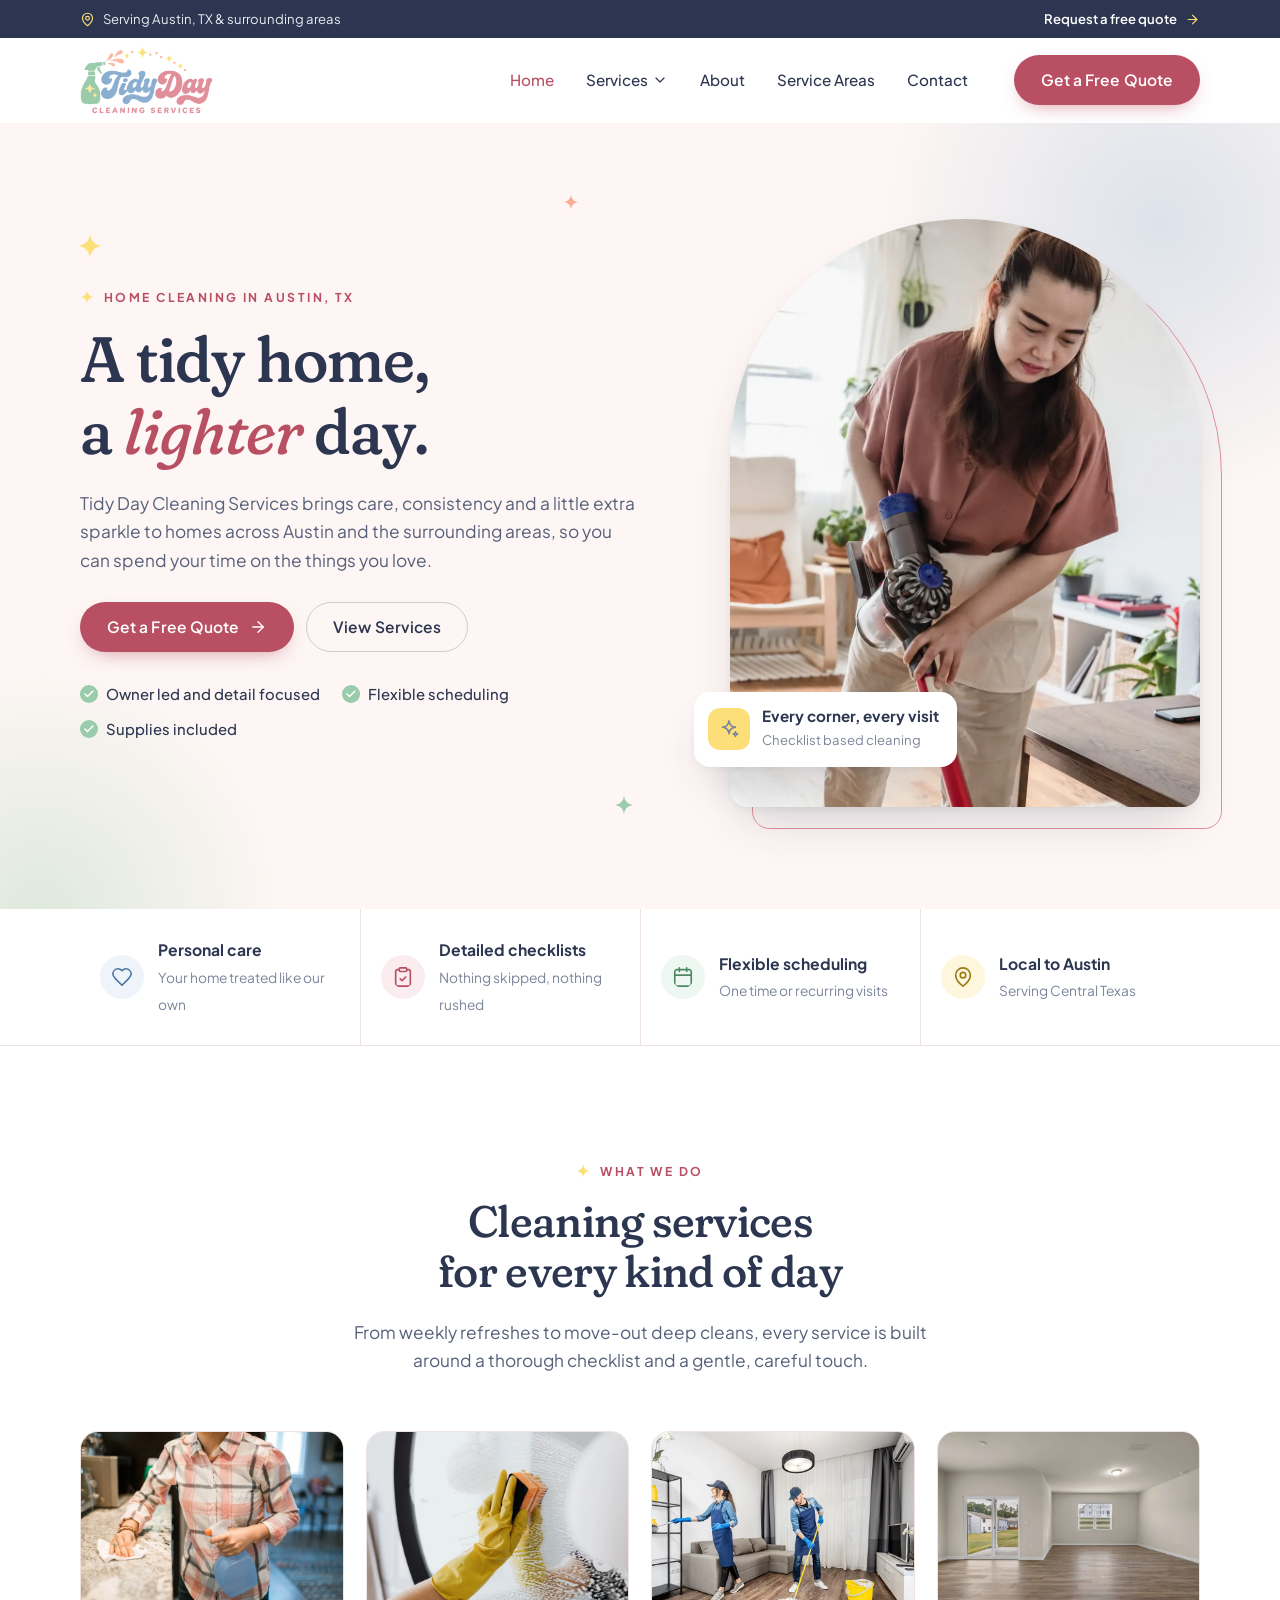
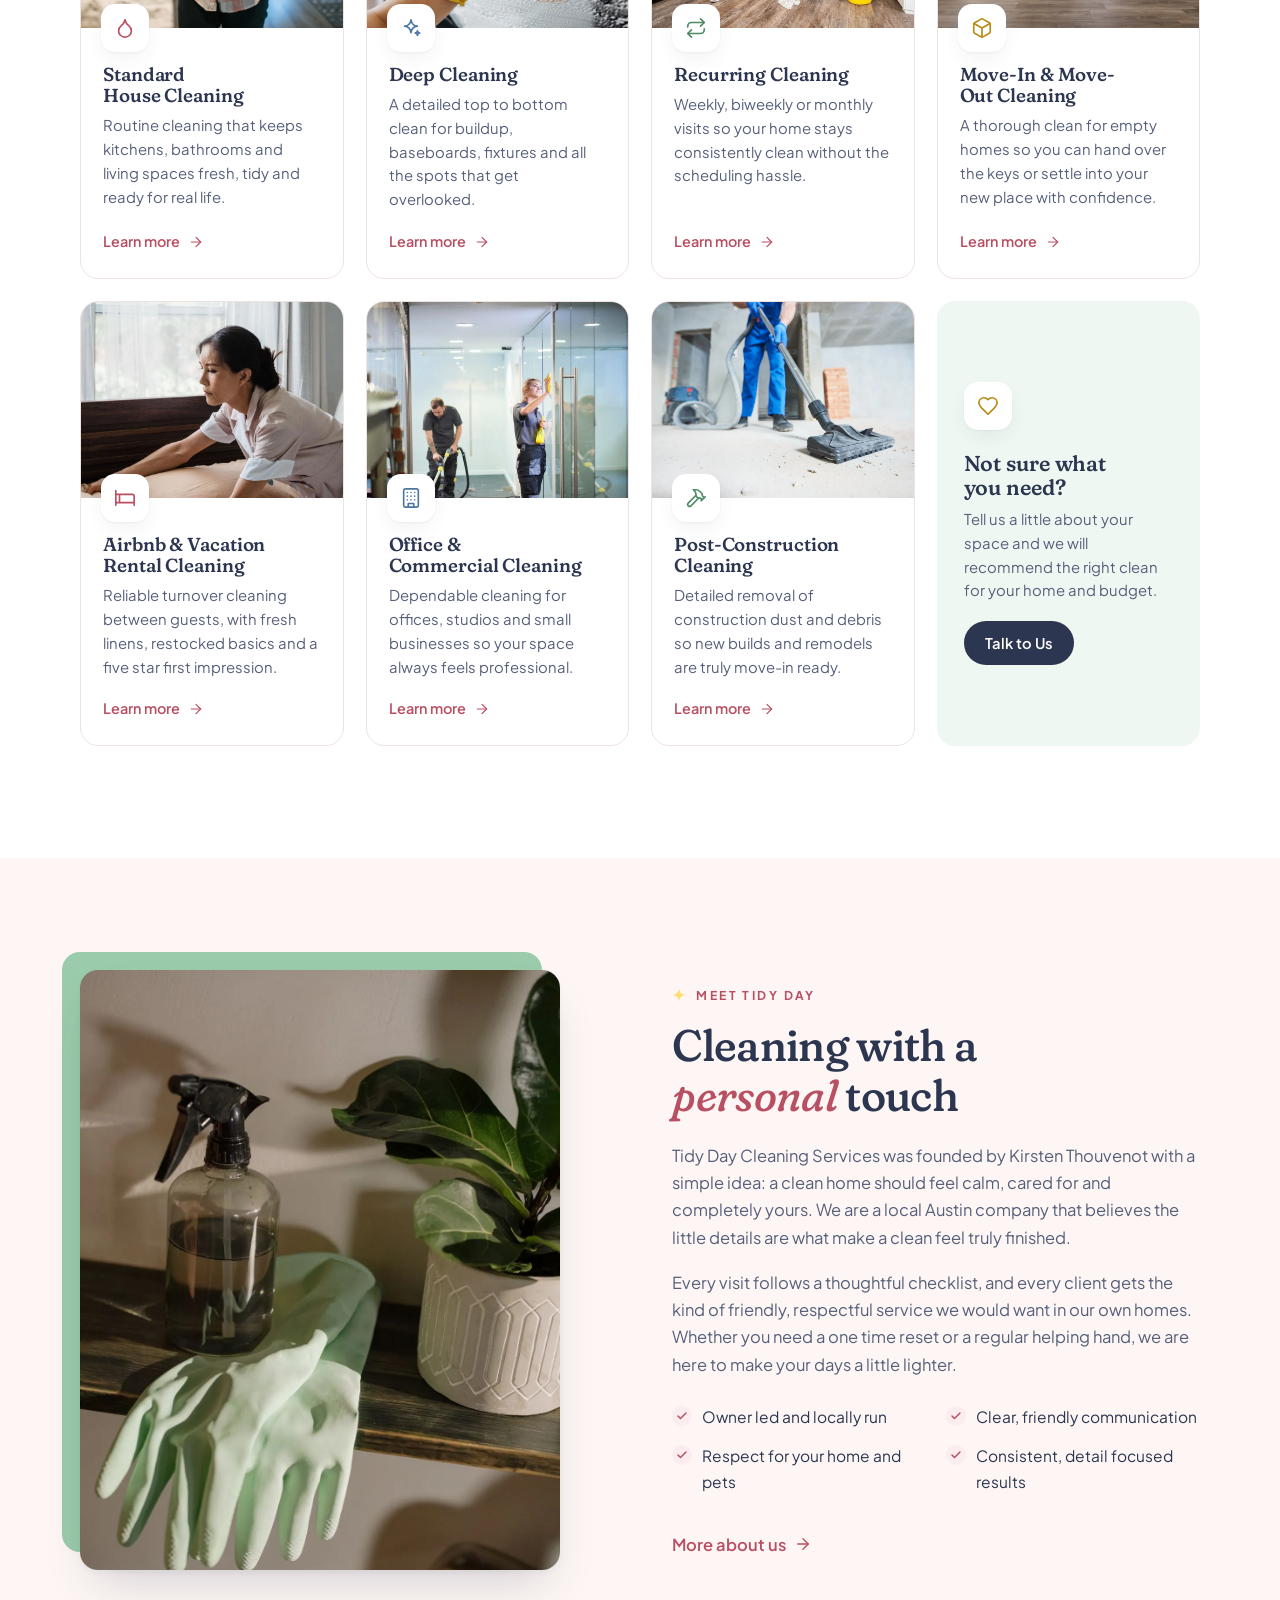
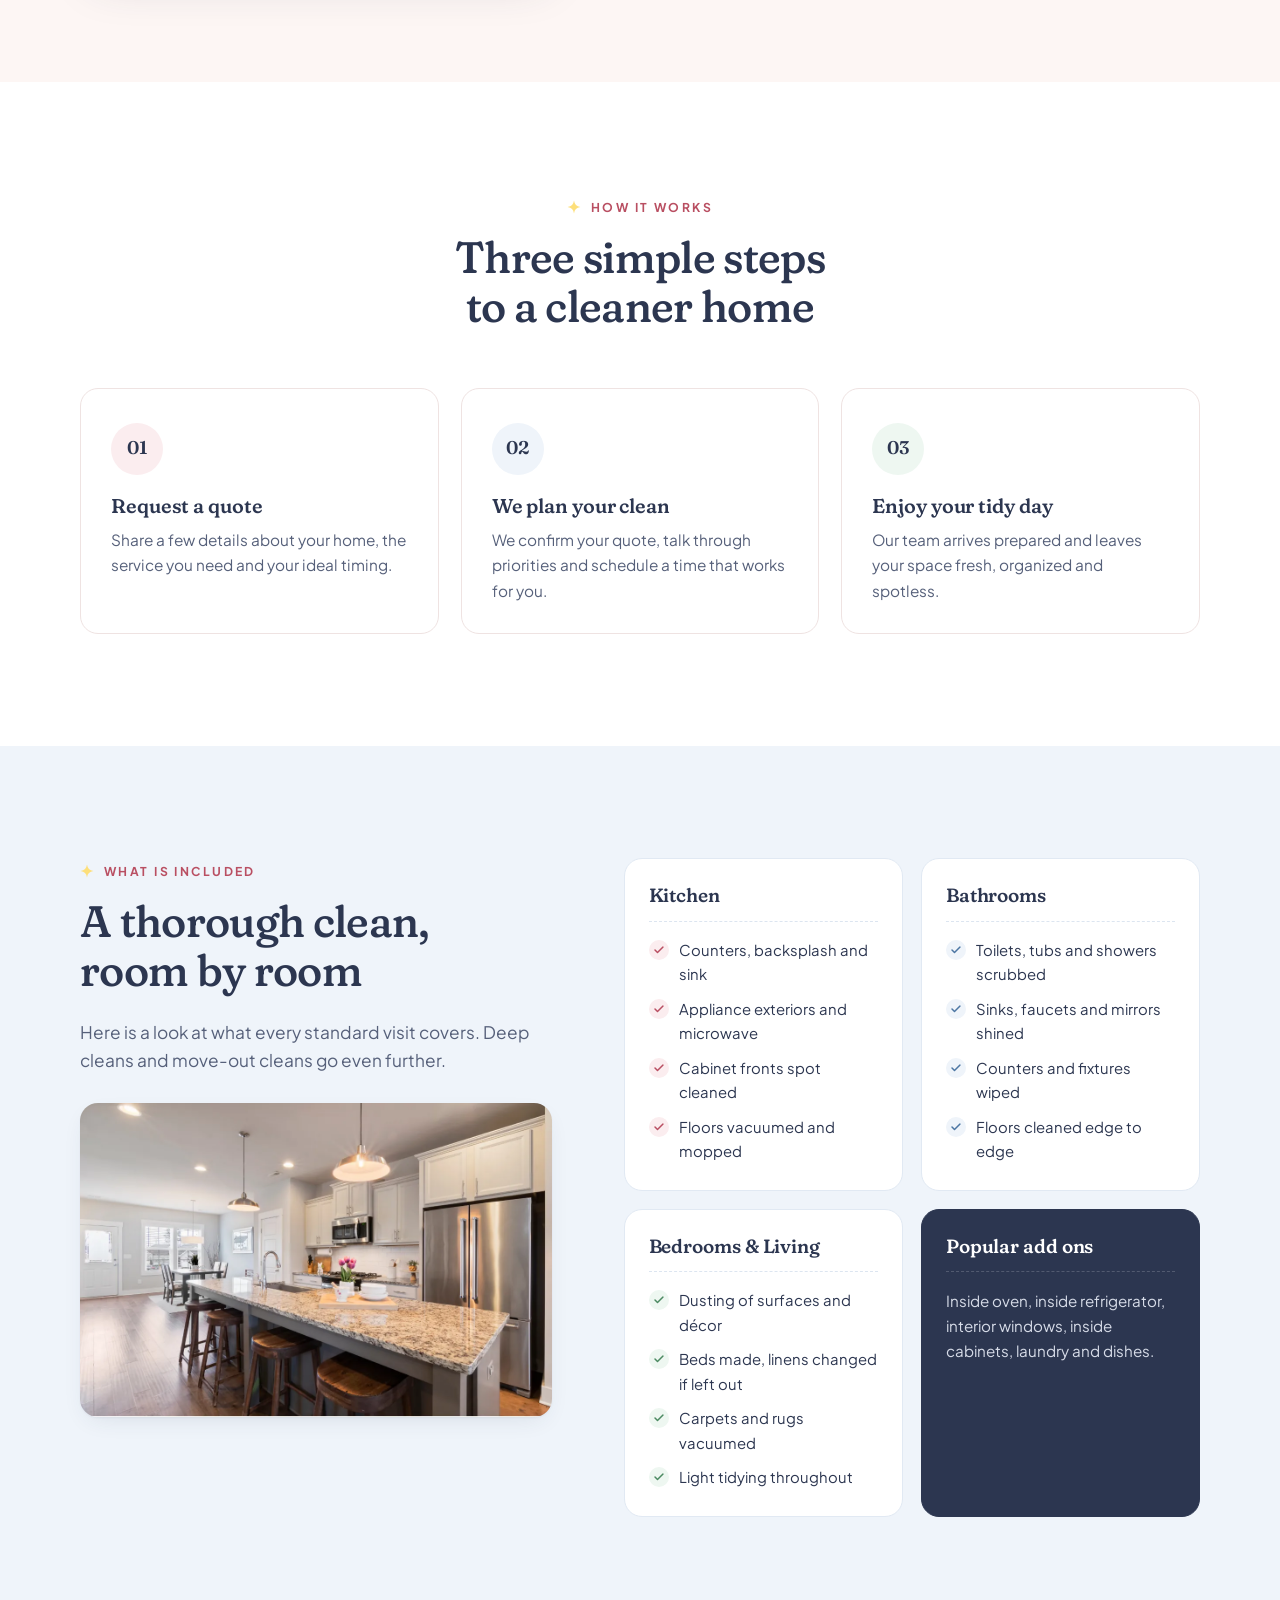
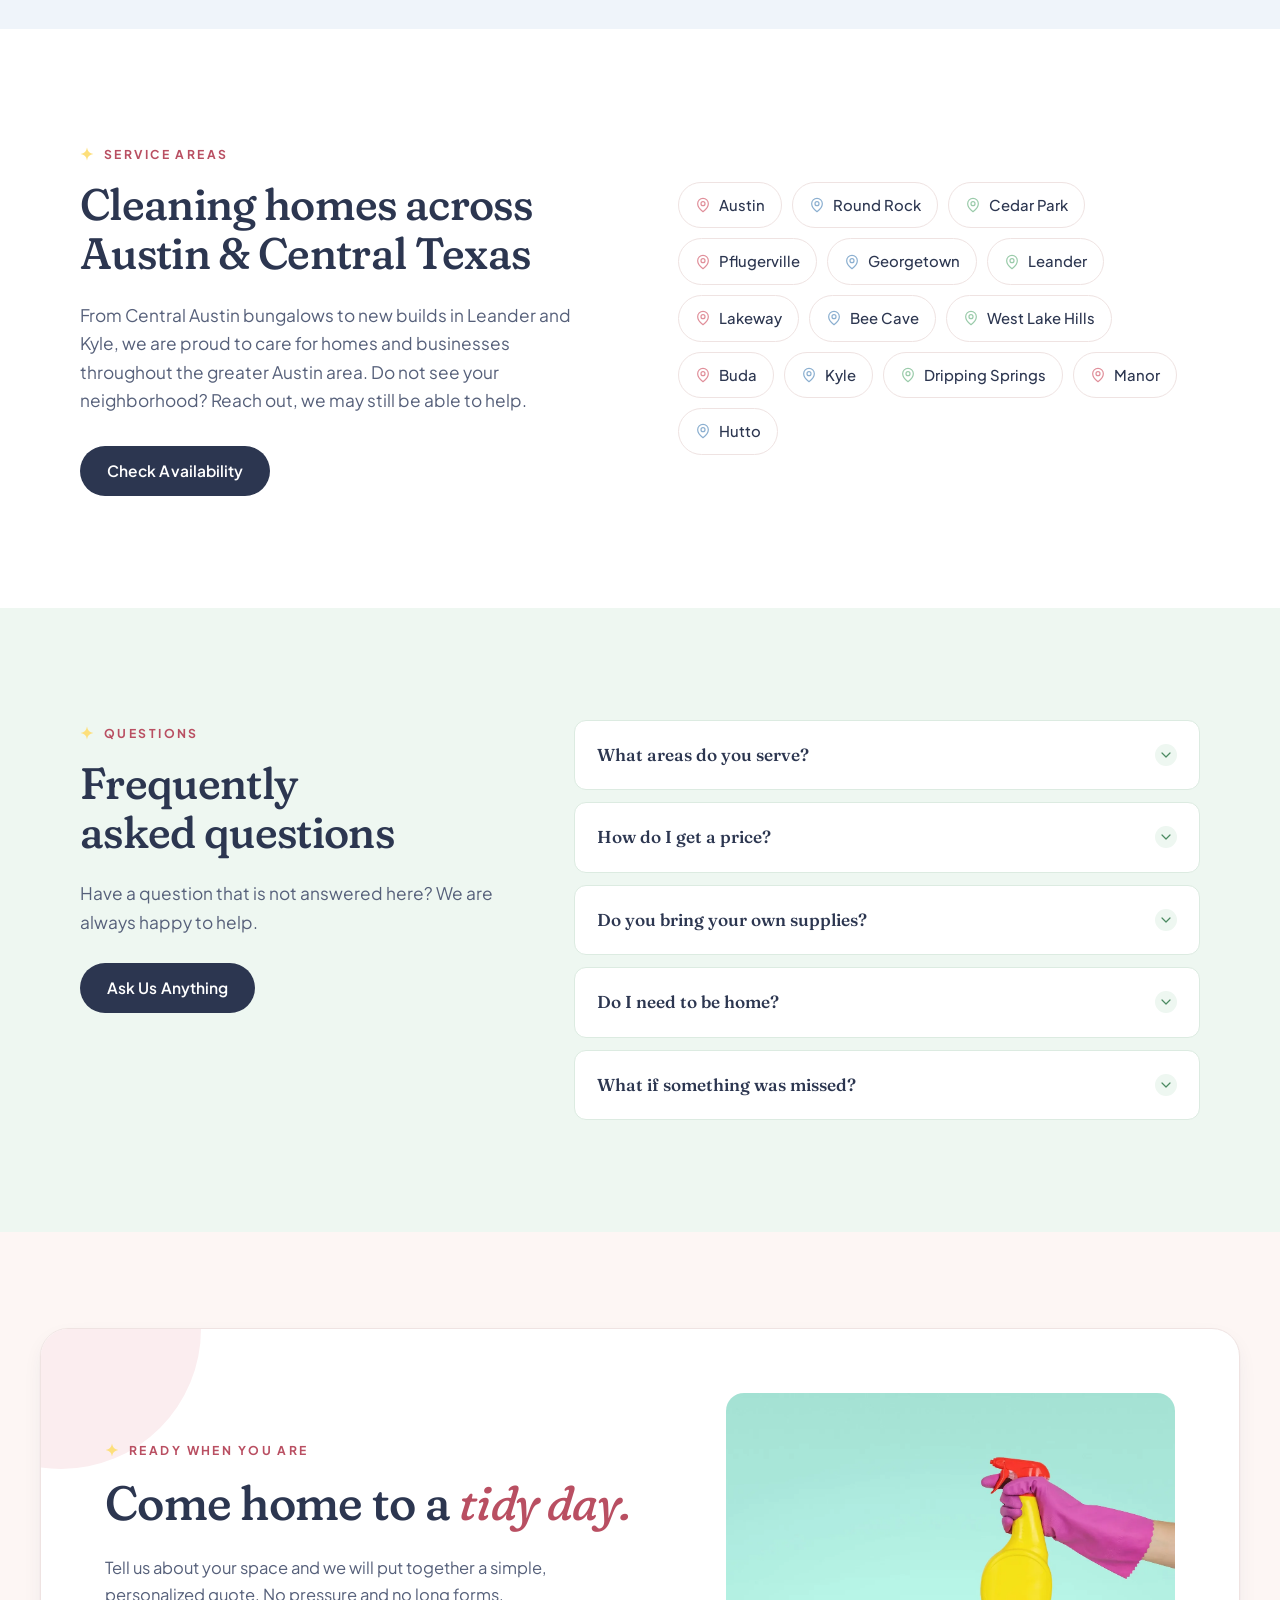
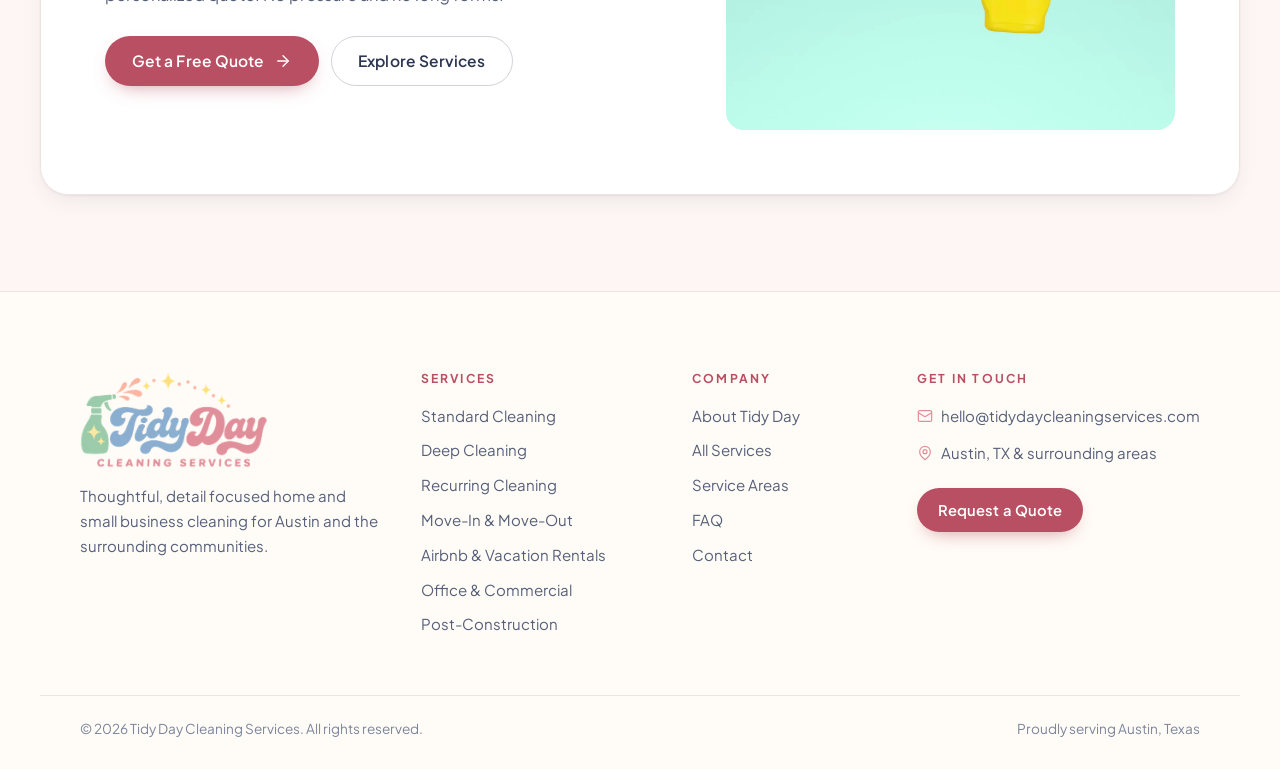
==== index.html @ b5cfa71c "Launch Tidy Day Cleaning Services website Mobile-first static site for Austin, TX: home, services in" ====
<!DOCTYPE html>
<html lang="en-US">
<head>
<meta charset="utf-8">
<meta name="viewport" content="width=device-width, initial-scale=1, viewport-fit=cover">
<title>Tidy Day Cleaning Services | House Cleaning in Austin, TX</title>
<meta name="description" content="Tidy Day Cleaning Services offers detail focused house cleaning in Austin, TX and surrounding areas. Standard, deep, recurring, move-out, Airbnb and office cleaning. Free quotes.">
<link rel="canonical" href="https://tidydaycleaningservices.com/">
<meta name="robots" content="index, follow, max-image-preview:large">
<meta name="author" content="Tidy Day Cleaning Services">
<meta name="theme-color" content="#FDF6F4">
<meta name="geo.region" content="US-TX">
<meta name="geo.placename" content="Austin">
<meta property="og:type" content="website">
<meta property="og:site_name" content="Tidy Day Cleaning Services">
<meta property="og:title" content="Tidy Day Cleaning Services | House Cleaning in Austin, TX">
<meta property="og:description" content="Tidy Day Cleaning Services offers detail focused house cleaning in Austin, TX and surrounding areas. Standard, deep, recurring, move-out, Airbnb and office cleaning. Free quotes.">
<meta property="og:url" content="https://tidydaycleaningservices.com/">
<meta property="og:image" content="https://tidydaycleaningservices.com/assets/og-image.jpg">
<meta property="og:locale" content="en_US">
<meta name="twitter:card" content="summary_large_image">
<meta name="twitter:title" content="Tidy Day Cleaning Services | House Cleaning in Austin, TX">
<meta name="twitter:description" content="Tidy Day Cleaning Services offers detail focused house cleaning in Austin, TX and surrounding areas. Standard, deep, recurring, move-out, Airbnb and office cleaning. Free quotes.">
<meta name="twitter:image" content="https://tidydaycleaningservices.com/assets/og-image.jpg">
<link rel="icon" href="favicon.ico" sizes="48x48">
<link rel="icon" type="image/png" sizes="32x32" href="assets/favicon-32.png">
<link rel="icon" type="image/png" sizes="16x16" href="assets/favicon-16.png">
<link rel="apple-touch-icon" href="assets/apple-touch-icon.png">
<link rel="manifest" href="site.webmanifest">
<link rel="preconnect" href="https://fonts.googleapis.com">
<link rel="preconnect" href="https://fonts.gstatic.com" crossorigin>
<link href="https://fonts.googleapis.com/css2?family=Fraunces:ital,opsz,wght@0,9..144,400..650;1,9..144,400..600&family=Plus+Jakarta+Sans:wght@400;500;600;700&display=swap" rel="stylesheet">
<link rel="preload" as="image" href="assets/img/home-hero.webp" fetchpriority="high">
<link rel="stylesheet" href="css/styles.css?v=3">
<script type="application/ld+json">[{"@context": "https://schema.org", "@type": "HomeAndConstructionBusiness", "@id": "https://tidydaycleaningservices.com/#business", "name": "Tidy Day Cleaning Services", "description": "Home and small business cleaning in Austin, TX and surrounding areas: standard, deep, recurring, move-in and move-out, Airbnb, office and post-construction cleaning.", "url": "https://tidydaycleaningservices.com/", "logo": "https://tidydaycleaningservices.com/assets/logo.png", "image": "https://tidydaycleaningservices.com/assets/og-image.jpg", "email": "hello@tidydaycleaningservices.com", "founder": {"@type": "Person", "name": "Kirsten Thouvenot"}, "address": {"@type": "PostalAddress", "addressLocality": "Austin", "addressRegion": "TX", "addressCountry": "US"}, "areaServed": [{"@type": "City", "name": "Austin, TX"}, {"@type": "City", "name": "Round Rock, TX"}, {"@type": "City", "name": "Cedar Park, TX"}, {"@type": "City", "name": "Pflugerville, TX"}, {"@type": "City", "name": "Georgetown, TX"}, {"@type": "City", "name": "Leander, TX"}, {"@type": "City", "name": "Lakeway, TX"}, {"@type": "City", "name": "Bee Cave, TX"}, {"@type": "City", "name": "West Lake Hills, TX"}, {"@type": "City", "name": "Buda, TX"}, {"@type": "City", "name": "Kyle, TX"}, {"@type": "City", "name": "Dripping Springs, TX"}, {"@type": "City", "name": "Manor, TX"}, {"@type": "City", "name": "Hutto, TX"}], "priceRange": "$$", "hasOfferCatalog": {"@type": "OfferCatalog", "name": "Cleaning Services", "itemListElement": [{"@type": "Offer", "itemOffered": {"@type": "Service", "name": "Standard House Cleaning", "url": "https://tidydaycleaningservices.com/services/standard-cleaning/"}}, {"@type": "Offer", "itemOffered": {"@type": "Service", "name": "Deep Cleaning", "url": "https://tidydaycleaningservices.com/services/deep-cleaning/"}}, {"@type": "Offer", "itemOffered": {"@type": "Service", "name": "Recurring Cleaning", "url": "https://tidydaycleaningservices.com/services/recurring-cleaning/"}}, {"@type": "Offer", "itemOffered": {"@type": "Service", "name": "Move-In & Move-Out Cleaning", "url": "https://tidydaycleaningservices.com/services/move-in-move-out-cleaning/"}}, {"@type": "Offer", "itemOffered": {"@type": "Service", "name": "Airbnb & Vacation Rental Cleaning", "url": "https://tidydaycleaningservices.com/services/airbnb-vacation-rental-cleaning/"}}, {"@type": "Offer", "itemOffered": {"@type": "Service", "name": "Office & Commercial Cleaning", "url": "https://tidydaycleaningservices.com/services/office-commercial-cleaning/"}}, {"@type": "Offer", "itemOffered": {"@type": "Service", "name": "Post-Construction Cleaning", "url": "https://tidydaycleaningservices.com/services/post-construction-cleaning/"}}]}}, {"@context": "https://schema.org", "@type": "FAQPage", "mainEntity": [{"@type": "Question", "name": "What areas do you serve?", "acceptedAnswer": {"@type": "Answer", "text": "We serve Austin, TX and the surrounding communities, including Round Rock, Cedar Park, Pflugerville, Georgetown, Leander, Lakeway, Bee Cave, Buda, Kyle and nearby areas. If you are close by, just ask."}}, {"@type": "Question", "name": "How do I get a price?", "acceptedAnswer": {"@type": "Answer", "text": "Send us a quick message through the quote form with your home size, the service you are interested in and your preferred timing. We will follow up with a personalized quote."}}, {"@type": "Question", "name": "Do you bring your own supplies?", "acceptedAnswer": {"@type": "Answer", "text": "Yes. We arrive with our own supplies and equipment. If you prefer specific or fragrance free products, just let us know and we are happy to use them."}}, {"@type": "Question", "name": "Do I need to be home?", "acceptedAnswer": {"@type": "Answer", "text": "Not at all. Many clients provide access and come home to a finished clean. Whatever feels most comfortable to you works for us."}}, {"@type": "Question", "name": "What if something was missed?", "acceptedAnswer": {"@type": "Answer", "text": "Your happiness matters to us. If anything is not quite right, reach out and we will make it right."}}]}]</script>
</head>
<body>
<a class="skip" href="#main">Skip to content</a>
<div class="topbar"><div class="wrap topbar-in"><span><svg class="ic" viewBox="0 0 24 24" fill="none" stroke="currentColor" stroke-width="1.8" stroke-linecap="round" stroke-linejoin="round" aria-hidden="true"><path d="M20 10c0 6-8 12-8 12s-8-6-8-12a8 8 0 0 1 16 0Z"/><circle cx="12" cy="10" r="3"/></svg> Serving Austin, TX &amp; surrounding areas</span><a href="contact/">Request a free quote <svg class="ic" viewBox="0 0 24 24" fill="none" stroke="currentColor" stroke-width="1.8" stroke-linecap="round" stroke-linejoin="round" aria-hidden="true"><path d="M5 12h14"/><path d="m12 5 7 7-7 7"/></svg></a></div></div>
<header class="site-header" id="top">
  <div class="wrap nav">
    <a class="brand" href="" aria-label="Tidy Day Cleaning Services home"><img src="assets/logo-sm.webp" alt="Tidy Day Cleaning Services" width="440" height="225"></a>
    <nav class="menu" aria-label="Main">
      <a href="" aria-current="page">Home</a>
      <div class="has-drop">
        <a href="services/" class="drop-trigger" aria-haspopup="true">Services <svg class="ic chev" viewBox="0 0 24 24" fill="none" stroke="currentColor" stroke-width="1.8" stroke-linecap="round" stroke-linejoin="round" aria-hidden="true"><path d="m6 9 6 6 6-6"/></svg></a>
        <div class="drop"><div class="drop-in"><a href="services/standard-cleaning/"><svg class="ic" viewBox="0 0 24 24" fill="none" stroke="currentColor" stroke-width="1.8" stroke-linecap="round" stroke-linejoin="round" aria-hidden="true"><path d="M12 22a7 7 0 0 0 7-7c0-2-1-3.9-3-5.5s-3.5-4-4-6.5c-.5 2.5-2 4.9-4 6.5C6 11.1 5 13 5 15a7 7 0 0 0 7 7z"/></svg><span>Standard Cleaning</span></a><a href="services/deep-cleaning/"><svg class="ic" viewBox="0 0 24 24" fill="none" stroke="currentColor" stroke-width="1.8" stroke-linecap="round" stroke-linejoin="round" aria-hidden="true"><path d="M12 3c.6 4.5 2.6 6.5 7 7-4.4.5-6.4 2.5-7 7-.6-4.5-2.6-6.5-7-7 4.4-.5 6.4-2.5 7-7Z"/><path d="M19 15c.2 1.6.9 2.3 2.5 2.5-1.6.2-2.3.9-2.5 2.5-.2-1.6-.9-2.3-2.5-2.5 1.6-.2 2.3-.9 2.5-2.5Z"/></svg><span>Deep Cleaning</span></a><a href="services/recurring-cleaning/"><svg class="ic" viewBox="0 0 24 24" fill="none" stroke="currentColor" stroke-width="1.8" stroke-linecap="round" stroke-linejoin="round" aria-hidden="true"><path d="m17 2 4 4-4 4"/><path d="M3 11v-1a4 4 0 0 1 4-4h14"/><path d="m7 22-4-4 4-4"/><path d="M21 13v1a4 4 0 0 1-4 4H3"/></svg><span>Recurring Cleaning</span></a><a href="services/move-in-move-out-cleaning/"><svg class="ic" viewBox="0 0 24 24" fill="none" stroke="currentColor" stroke-width="1.8" stroke-linecap="round" stroke-linejoin="round" aria-hidden="true"><path d="M21 16V8a2 2 0 0 0-1-1.7l-7-4a2 2 0 0 0-2 0l-7 4A2 2 0 0 0 3 8v8a2 2 0 0 0 1 1.7l7 4a2 2 0 0 0 2 0l7-4a2 2 0 0 0 1-1.7z"/><path d="M3.3 7 12 12l8.7-5M12 22V12"/></svg><span>Move-In &amp; Move-Out</span></a><a href="services/airbnb-vacation-rental-cleaning/"><svg class="ic" viewBox="0 0 24 24" fill="none" stroke="currentColor" stroke-width="1.8" stroke-linecap="round" stroke-linejoin="round" aria-hidden="true"><path d="M2 4v16M2 8h18a2 2 0 0 1 2 2v10M2 17h20M6 8v9"/></svg><span>Airbnb &amp; Vacation Rentals</span></a><a href="services/office-commercial-cleaning/"><svg class="ic" viewBox="0 0 24 24" fill="none" stroke="currentColor" stroke-width="1.8" stroke-linecap="round" stroke-linejoin="round" aria-hidden="true"><rect x="4" y="2" width="16" height="20" rx="2"/><path d="M9 22v-4h6v4M8 6h.01M12 6h.01M16 6h.01M8 10h.01M12 10h.01M16 10h.01M8 14h.01M12 14h.01M16 14h.01"/></svg><span>Office &amp; Commercial</span></a><a href="services/post-construction-cleaning/"><svg class="ic" viewBox="0 0 24 24" fill="none" stroke="currentColor" stroke-width="1.8" stroke-linecap="round" stroke-linejoin="round" aria-hidden="true"><path d="m15 12-8.5 8.5a2.1 2.1 0 0 1-3-3L12 9"/><path d="M17.6 15 22 10.6"/><path d="m20.9 11.7-1.2-1.2c-.6-.6-1-1.4-1-2.3v-.8L16 4.6A5.6 5.6 0 0 0 12.1 3H9l.9.8A6.2 6.2 0 0 1 12 8.4V10l2 2h2.5l2.3 1.9"/></svg><span>Post-Construction</span></a><a class="drop-all" href="services/">View all services <svg class="ic" viewBox="0 0 24 24" fill="none" stroke="currentColor" stroke-width="1.8" stroke-linecap="round" stroke-linejoin="round" aria-hidden="true"><path d="M5 12h14"/><path d="m12 5 7 7-7 7"/></svg></a></div></div>
      </div>
      <a href="about/">About</a>
      <a href="#areas">Service Areas</a>
      <a href="contact/">Contact</a>
    </nav>
    <a class="btn btn-rose nav-cta" href="contact/">Get a Free Quote</a>
    <button class="burger" aria-label="Open menu" aria-expanded="false" aria-controls="mnav"><svg class="ic" viewBox="0 0 24 24" fill="none" stroke="currentColor" stroke-width="1.8" stroke-linecap="round" stroke-linejoin="round" aria-hidden="true"><path d="M4 7h16M4 12h16M4 17h16"/></svg></button>
  </div>
  <div class="mnav" id="mnav" hidden>
    <a href="">Home</a>
    <p class="mnav-label">Services</p>
    <div class="mnav-sub"><a href="services/standard-cleaning/">Standard Cleaning</a><a href="services/deep-cleaning/">Deep Cleaning</a><a href="services/recurring-cleaning/">Recurring Cleaning</a><a href="services/move-in-move-out-cleaning/">Move-In &amp; Move-Out</a><a href="services/airbnb-vacation-rental-cleaning/">Airbnb &amp; Vacation Rentals</a><a href="services/office-commercial-cleaning/">Office &amp; Commercial</a><a href="services/post-construction-cleaning/">Post-Construction</a></div>
    <a href="about/">About</a>
    <a href="#areas">Service Areas</a>
    <a href="contact/">Contact</a>
    <a class="btn btn-rose" href="contact/">Get a Free Quote</a>
  </div>
</header>
<main id="main">
<section class="hero">
  <div class="hero-deco" aria-hidden="true"><svg class="spark" viewBox="0 0 24 24" aria-hidden="true"><path d="M12 1c.9 6.6 4.4 10.1 11 11-6.6.9-10.1 4.4-11 11-.9-6.6-4.4-10.1-11-11 6.6-.9 10.1-4.4 11-11Z"/></svg><svg class="spark" viewBox="0 0 24 24" aria-hidden="true"><path d="M12 1c.9 6.6 4.4 10.1 11 11-6.6.9-10.1 4.4-11 11-.9-6.6-4.4-10.1-11-11 6.6-.9 10.1-4.4 11-11Z"/></svg><svg class="spark" viewBox="0 0 24 24" aria-hidden="true"><path d="M12 1c.9 6.6 4.4 10.1 11 11-6.6.9-10.1 4.4-11 11-.9-6.6-4.4-10.1-11-11 6.6-.9 10.1-4.4 11-11Z"/></svg></div>
  <div class="wrap hero-in">
    <div class="hero-copy">
      <p class="eyebrow"><svg class="spark" viewBox="0 0 24 24" aria-hidden="true"><path d="M12 1c.9 6.6 4.4 10.1 11 11-6.6.9-10.1 4.4-11 11-.9-6.6-4.4-10.1-11-11 6.6-.9 10.1-4.4 11-11Z"/></svg><span>Home cleaning in Austin, TX</span></p>
      <h1>A tidy home,<br>a <em>lighter</em> day.</h1>
      <p class="lede">Tidy Day Cleaning Services brings care, consistency and a little extra sparkle to homes across Austin and the surrounding areas, so you can spend your time on the things you love.</p>
      <div class="btns"><a class="btn btn-rose" href="contact/">Get a Free Quote <svg class="ic" viewBox="0 0 24 24" fill="none" stroke="currentColor" stroke-width="1.8" stroke-linecap="round" stroke-linejoin="round" aria-hidden="true"><path d="M5 12h14"/><path d="m12 5 7 7-7 7"/></svg></a><a class="btn btn-ghost" href="services/">View Services</a></div>
      <ul class="hero-points"><li><svg class="ic" viewBox="0 0 24 24" fill="none" stroke="currentColor" stroke-width="1.8" stroke-linecap="round" stroke-linejoin="round" aria-hidden="true"><path d="M20 6 9 17l-5-5"/></svg>Owner led and detail focused</li><li><svg class="ic" viewBox="0 0 24 24" fill="none" stroke="currentColor" stroke-width="1.8" stroke-linecap="round" stroke-linejoin="round" aria-hidden="true"><path d="M20 6 9 17l-5-5"/></svg>Flexible scheduling</li><li><svg class="ic" viewBox="0 0 24 24" fill="none" stroke="currentColor" stroke-width="1.8" stroke-linecap="round" stroke-linejoin="round" aria-hidden="true"><path d="M20 6 9 17l-5-5"/></svg>Supplies included</li></ul>
    </div>
    <div class="hero-media">
      <div class="arch"><img class="" src="assets/img/home-hero.webp" alt="Smiling cleaner vacuuming a bright, tidy living room" width="1000" height="1500" fetchpriority="high"></div>
      <div class="float-card"><span class="fc-ic"><svg class="ic" viewBox="0 0 24 24" fill="none" stroke="currentColor" stroke-width="1.8" stroke-linecap="round" stroke-linejoin="round" aria-hidden="true"><path d="M12 3c.6 4.5 2.6 6.5 7 7-4.4.5-6.4 2.5-7 7-.6-4.5-2.6-6.5-7-7 4.4-.5 6.4-2.5 7-7Z"/><path d="M19 15c.2 1.6.9 2.3 2.5 2.5-1.6.2-2.3.9-2.5 2.5-.2-1.6-.9-2.3-2.5-2.5 1.6-.2 2.3-.9 2.5-2.5Z"/></svg></span><div><strong>Every corner, every visit</strong><span>Checklist based cleaning</span></div></div>
    </div>
  </div>
</section>

<section class="trust">
  <div class="wrap trust-grid">
    <div><svg class="ic" viewBox="0 0 24 24" fill="none" stroke="currentColor" stroke-width="1.8" stroke-linecap="round" stroke-linejoin="round" aria-hidden="true"><path d="M19 14c1.5-1.5 3-3.2 3-5.5A5.5 5.5 0 0 0 16.5 3c-1.8 0-3 .5-4.5 2-1.5-1.5-2.7-2-4.5-2A5.5 5.5 0 0 0 2 8.5c0 2.3 1.5 4 3 5.5l7 7Z"/></svg><div><strong>Personal care</strong><span>Your home treated like our own</span></div></div>
    <div><svg class="ic" viewBox="0 0 24 24" fill="none" stroke="currentColor" stroke-width="1.8" stroke-linecap="round" stroke-linejoin="round" aria-hidden="true"><rect x="8" y="2" width="8" height="4" rx="1"/><path d="M16 4h2a2 2 0 0 1 2 2v14a2 2 0 0 1-2 2H6a2 2 0 0 1-2-2V6a2 2 0 0 1 2-2h2"/><path d="m9 14 2 2 4-4"/></svg><div><strong>Detailed checklists</strong><span>Nothing skipped, nothing rushed</span></div></div>
    <div><svg class="ic" viewBox="0 0 24 24" fill="none" stroke="currentColor" stroke-width="1.8" stroke-linecap="round" stroke-linejoin="round" aria-hidden="true"><rect x="3" y="4" width="18" height="18" rx="2"/><path d="M16 2v4M8 2v4M3 10h18"/></svg><div><strong>Flexible scheduling</strong><span>One time or recurring visits</span></div></div>
    <div><svg class="ic" viewBox="0 0 24 24" fill="none" stroke="currentColor" stroke-width="1.8" stroke-linecap="round" stroke-linejoin="round" aria-hidden="true"><path d="M20 10c0 6-8 12-8 12s-8-6-8-12a8 8 0 0 1 16 0Z"/><circle cx="12" cy="10" r="3"/></svg><div><strong>Local to Austin</strong><span>Serving Central Texas</span></div></div>
  </div>
</section>

<section class="section" id="services">
  <div class="wrap">
    <div class="sec-head center">
      <p class="eyebrow"><svg class="spark" viewBox="0 0 24 24" aria-hidden="true"><path d="M12 1c.9 6.6 4.4 10.1 11 11-6.6.9-10.1 4.4-11 11-.9-6.6-4.4-10.1-11-11 6.6-.9 10.1-4.4 11-11Z"/></svg><span>What we do</span></p>
      <h2>Cleaning services for every kind of day</h2>
      <p class="lede">From weekly refreshes to move-out deep cleans, every service is built around a thorough checklist and a gentle, careful touch.</p>
    </div>
    <div class="svc-grid"><a class="svc-card" href="services/standard-cleaning/">
  <div class="svc-img"><img class="" src="assets/img/standard-hero.webp" alt="Cleaner wiping down a granite kitchen counter with a spray bottle and cloth" width="600" height="420" loading="lazy" decoding="async"></div>
  <div class="svc-body"><span class="svc-ic"><svg class="ic" viewBox="0 0 24 24" fill="none" stroke="currentColor" stroke-width="1.8" stroke-linecap="round" stroke-linejoin="round" aria-hidden="true"><path d="M12 22a7 7 0 0 0 7-7c0-2-1-3.9-3-5.5s-3.5-4-4-6.5c-.5 2.5-2 4.9-4 6.5C6 11.1 5 13 5 15a7 7 0 0 0 7 7z"/></svg></span><h3>Standard House Cleaning</h3><p>Routine cleaning that keeps kitchens, bathrooms and living spaces fresh, tidy and ready for real life.</p><span class="more">Learn more <svg class="ic" viewBox="0 0 24 24" fill="none" stroke="currentColor" stroke-width="1.8" stroke-linecap="round" stroke-linejoin="round" aria-hidden="true"><path d="M5 12h14"/><path d="m12 5 7 7-7 7"/></svg></span></div>
</a><a class="svc-card" href="services/deep-cleaning/">
  <div class="svc-img"><img class="" src="assets/img/deep-hero.webp" alt="Gloved hand scrubbing a soapy bathroom mirror with a sponge" width="600" height="420" loading="lazy" decoding="async"></div>
  <div class="svc-body"><span class="svc-ic"><svg class="ic" viewBox="0 0 24 24" fill="none" stroke="currentColor" stroke-width="1.8" stroke-linecap="round" stroke-linejoin="round" aria-hidden="true"><path d="M12 3c.6 4.5 2.6 6.5 7 7-4.4.5-6.4 2.5-7 7-.6-4.5-2.6-6.5-7-7 4.4-.5 6.4-2.5 7-7Z"/><path d="M19 15c.2 1.6.9 2.3 2.5 2.5-1.6.2-2.3.9-2.5 2.5-.2-1.6-.9-2.3-2.5-2.5 1.6-.2 2.3-.9 2.5-2.5Z"/></svg></span><h3>Deep Cleaning</h3><p>A detailed top to bottom clean for buildup, baseboards, fixtures and all the spots that get overlooked.</p><span class="more">Learn more <svg class="ic" viewBox="0 0 24 24" fill="none" stroke="currentColor" stroke-width="1.8" stroke-linecap="round" stroke-linejoin="round" aria-hidden="true"><path d="M5 12h14"/><path d="m12 5 7 7-7 7"/></svg></span></div>
</a><a class="svc-card" href="services/recurring-cleaning/">
  <div class="svc-img"><img class="" src="assets/img/recurring-hero.webp" alt="Two cleaners dusting shelves and mopping the floor of a bright living room" width="600" height="420" loading="lazy" decoding="async"></div>
  <div class="svc-body"><span class="svc-ic"><svg class="ic" viewBox="0 0 24 24" fill="none" stroke="currentColor" stroke-width="1.8" stroke-linecap="round" stroke-linejoin="round" aria-hidden="true"><path d="m17 2 4 4-4 4"/><path d="M3 11v-1a4 4 0 0 1 4-4h14"/><path d="m7 22-4-4 4-4"/><path d="M21 13v1a4 4 0 0 1-4 4H3"/></svg></span><h3>Recurring Cleaning</h3><p>Weekly, biweekly or monthly visits so your home stays consistently clean without the scheduling hassle.</p><span class="more">Learn more <svg class="ic" viewBox="0 0 24 24" fill="none" stroke="currentColor" stroke-width="1.8" stroke-linecap="round" stroke-linejoin="round" aria-hidden="true"><path d="M5 12h14"/><path d="m12 5 7 7-7 7"/></svg></span></div>
</a><a class="svc-card" href="services/move-in-move-out-cleaning/">
  <div class="svc-img"><img class="" src="assets/img/move-hero.webp" alt="Empty, freshly cleaned living room with wood floors ready for move in" width="600" height="420" loading="lazy" decoding="async"></div>
  <div class="svc-body"><span class="svc-ic"><svg class="ic" viewBox="0 0 24 24" fill="none" stroke="currentColor" stroke-width="1.8" stroke-linecap="round" stroke-linejoin="round" aria-hidden="true"><path d="M21 16V8a2 2 0 0 0-1-1.7l-7-4a2 2 0 0 0-2 0l-7 4A2 2 0 0 0 3 8v8a2 2 0 0 0 1 1.7l7 4a2 2 0 0 0 2 0l7-4a2 2 0 0 0 1-1.7z"/><path d="M3.3 7 12 12l8.7-5M12 22V12"/></svg></span><h3>Move-In &amp; Move-Out Cleaning</h3><p>A thorough clean for empty homes so you can hand over the keys or settle into your new place with confidence.</p><span class="more">Learn more <svg class="ic" viewBox="0 0 24 24" fill="none" stroke="currentColor" stroke-width="1.8" stroke-linecap="round" stroke-linejoin="round" aria-hidden="true"><path d="M5 12h14"/><path d="m12 5 7 7-7 7"/></svg></span></div>
</a><a class="svc-card" href="services/airbnb-vacation-rental-cleaning/">
  <div class="svc-img"><img class="" src="assets/img/airbnb-hero.webp" alt="Housekeeper fluffing pillows while making a guest bed" width="600" height="420" loading="lazy" decoding="async"></div>
  <div class="svc-body"><span class="svc-ic"><svg class="ic" viewBox="0 0 24 24" fill="none" stroke="currentColor" stroke-width="1.8" stroke-linecap="round" stroke-linejoin="round" aria-hidden="true"><path d="M2 4v16M2 8h18a2 2 0 0 1 2 2v10M2 17h20M6 8v9"/></svg></span><h3>Airbnb &amp; Vacation Rental Cleaning</h3><p>Reliable turnover cleaning between guests, with fresh linens, restocked basics and a five star first impression.</p><span class="more">Learn more <svg class="ic" viewBox="0 0 24 24" fill="none" stroke="currentColor" stroke-width="1.8" stroke-linecap="round" stroke-linejoin="round" aria-hidden="true"><path d="M5 12h14"/><path d="m12 5 7 7-7 7"/></svg></span></div>
</a><a class="svc-card" href="services/office-commercial-cleaning/">
  <div class="svc-img"><img class="" src="assets/img/commercial-hero.webp" alt="Cleaners vacuuming the floor and wiping glass walls in a modern office" width="600" height="420" loading="lazy" decoding="async"></div>
  <div class="svc-body"><span class="svc-ic"><svg class="ic" viewBox="0 0 24 24" fill="none" stroke="currentColor" stroke-width="1.8" stroke-linecap="round" stroke-linejoin="round" aria-hidden="true"><rect x="4" y="2" width="16" height="20" rx="2"/><path d="M9 22v-4h6v4M8 6h.01M12 6h.01M16 6h.01M8 10h.01M12 10h.01M16 10h.01M8 14h.01M12 14h.01M16 14h.01"/></svg></span><h3>Office &amp; Commercial Cleaning</h3><p>Dependable cleaning for offices, studios and small businesses so your space always feels professional.</p><span class="more">Learn more <svg class="ic" viewBox="0 0 24 24" fill="none" stroke="currentColor" stroke-width="1.8" stroke-linecap="round" stroke-linejoin="round" aria-hidden="true"><path d="M5 12h14"/><path d="m12 5 7 7-7 7"/></svg></span></div>
</a><a class="svc-card" href="services/post-construction-cleaning/">
  <div class="svc-img"><img class="" src="assets/img/construction-hero.webp" alt="Vacuuming construction dust and debris from a newly renovated room" width="600" height="420" loading="lazy" decoding="async"></div>
  <div class="svc-body"><span class="svc-ic"><svg class="ic" viewBox="0 0 24 24" fill="none" stroke="currentColor" stroke-width="1.8" stroke-linecap="round" stroke-linejoin="round" aria-hidden="true"><path d="m15 12-8.5 8.5a2.1 2.1 0 0 1-3-3L12 9"/><path d="M17.6 15 22 10.6"/><path d="m20.9 11.7-1.2-1.2c-.6-.6-1-1.4-1-2.3v-.8L16 4.6A5.6 5.6 0 0 0 12.1 3H9l.9.8A6.2 6.2 0 0 1 12 8.4V10l2 2h2.5l2.3 1.9"/></svg></span><h3>Post-Construction Cleaning</h3><p>Detailed removal of construction dust and debris so new builds and remodels are truly move-in ready.</p><span class="more">Learn more <svg class="ic" viewBox="0 0 24 24" fill="none" stroke="currentColor" stroke-width="1.8" stroke-linecap="round" stroke-linejoin="round" aria-hidden="true"><path d="M5 12h14"/><path d="m12 5 7 7-7 7"/></svg></span></div>
</a><div class="svc-card svc-help"><div class="svc-body">
  <span class="svc-ic"><svg class="ic" viewBox="0 0 24 24" fill="none" stroke="currentColor" stroke-width="1.8" stroke-linecap="round" stroke-linejoin="round" aria-hidden="true"><path d="M19 14c1.5-1.5 3-3.2 3-5.5A5.5 5.5 0 0 0 16.5 3c-1.8 0-3 .5-4.5 2-1.5-1.5-2.7-2-4.5-2A5.5 5.5 0 0 0 2 8.5c0 2.3 1.5 4 3 5.5l7 7Z"/></svg></span><h3>Not sure what you need?</h3><p>Tell us a little about your space and we will recommend the right clean for your home and budget.</p>
  <a class="btn btn-ink btn-sm" href="contact/">Talk to Us</a></div></div></div>
  </div>
</section>

<section class="section tint-blush about-split" id="about">
  <div class="wrap split">
    <div class="split-media">
      <div class="frame frame-mint"><img class="" src="assets/img/about-kirsten.webp" alt="Mint green cleaning gloves and a spray bottle resting beside a potted plant" width="800" height="1067" loading="lazy" decoding="async"></div>
    </div>
    <div class="split-copy">
      <p class="eyebrow"><svg class="spark" viewBox="0 0 24 24" aria-hidden="true"><path d="M12 1c.9 6.6 4.4 10.1 11 11-6.6.9-10.1 4.4-11 11-.9-6.6-4.4-10.1-11-11 6.6-.9 10.1-4.4 11-11Z"/></svg><span>Meet Tidy Day</span></p>
      <h2>Cleaning with a <em>personal</em> touch</h2>
      <p>Tidy Day Cleaning Services was founded by Kirsten Thouvenot with a simple idea: a clean home should feel calm, cared for and completely yours. We are a local Austin company that believes the little details are what make a clean feel truly finished.</p>
      <p>Every visit follows a thoughtful checklist, and every client gets the kind of friendly, respectful service we would want in our own homes. Whether you need a one time reset or a regular helping hand, we are here to make your days a little lighter.</p>
      <ul class="ticks two">
        <li><svg class="ic" viewBox="0 0 24 24" fill="none" stroke="currentColor" stroke-width="1.8" stroke-linecap="round" stroke-linejoin="round" aria-hidden="true"><path d="M20 6 9 17l-5-5"/></svg>Owner led and locally run</li><li><svg class="ic" viewBox="0 0 24 24" fill="none" stroke="currentColor" stroke-width="1.8" stroke-linecap="round" stroke-linejoin="round" aria-hidden="true"><path d="M20 6 9 17l-5-5"/></svg>Clear, friendly communication</li>
        <li><svg class="ic" viewBox="0 0 24 24" fill="none" stroke="currentColor" stroke-width="1.8" stroke-linecap="round" stroke-linejoin="round" aria-hidden="true"><path d="M20 6 9 17l-5-5"/></svg>Respect for your home and pets</li><li><svg class="ic" viewBox="0 0 24 24" fill="none" stroke="currentColor" stroke-width="1.8" stroke-linecap="round" stroke-linejoin="round" aria-hidden="true"><path d="M20 6 9 17l-5-5"/></svg>Consistent, detail focused results</li>
      </ul>
      <a class="text-link" href="about/">More about us <svg class="ic" viewBox="0 0 24 24" fill="none" stroke="currentColor" stroke-width="1.8" stroke-linecap="round" stroke-linejoin="round" aria-hidden="true"><path d="M5 12h14"/><path d="m12 5 7 7-7 7"/></svg></a>
    </div>
  </div>
</section>

<section class="section">
  <div class="wrap">
    <div class="sec-head center">
      <p class="eyebrow"><svg class="spark" viewBox="0 0 24 24" aria-hidden="true"><path d="M12 1c.9 6.6 4.4 10.1 11 11-6.6.9-10.1 4.4-11 11-.9-6.6-4.4-10.1-11-11 6.6-.9 10.1-4.4 11-11Z"/></svg><span>How it works</span></p>
      <h2>Three simple steps to a cleaner home</h2>
    </div>
    <ol class="steps">
      <li><span class="step-n">01</span><h3>Request a quote</h3><p>Share a few details about your home, the service you need and your ideal timing.</p></li>
      <li><span class="step-n">02</span><h3>We plan your clean</h3><p>We confirm your quote, talk through priorities and schedule a time that works for you.</p></li>
      <li><span class="step-n">03</span><h3>Enjoy your tidy day</h3><p>Our team arrives prepared and leaves your space fresh, organized and spotless.</p></li>
    </ol>
  </div>
</section>

<section class="section tint-sky">
  <div class="wrap included">
    <div class="inc-head">
      <p class="eyebrow"><svg class="spark" viewBox="0 0 24 24" aria-hidden="true"><path d="M12 1c.9 6.6 4.4 10.1 11 11-6.6.9-10.1 4.4-11 11-.9-6.6-4.4-10.1-11-11 6.6-.9 10.1-4.4 11-11Z"/></svg><span>What is included</span></p>
      <h2>A thorough clean, room by room</h2>
      <p class="lede">Here is a look at what every standard visit covers. Deep cleans and move-out cleans go even further.</p>
      <div class="inc-img"><img class="" src="assets/img/included-kitchen.webp" alt="Bright, freshly cleaned kitchen with granite island and stainless appliances" width="1080" height="720" loading="lazy" decoding="async"></div>
    </div>
    <div class="inc-cols"><div class="inc-col"><h3>Kitchen</h3><ul class="ticks"><li><svg class="ic" viewBox="0 0 24 24" fill="none" stroke="currentColor" stroke-width="1.8" stroke-linecap="round" stroke-linejoin="round" aria-hidden="true"><path d="M20 6 9 17l-5-5"/></svg>Counters, backsplash and sink</li><li><svg class="ic" viewBox="0 0 24 24" fill="none" stroke="currentColor" stroke-width="1.8" stroke-linecap="round" stroke-linejoin="round" aria-hidden="true"><path d="M20 6 9 17l-5-5"/></svg>Appliance exteriors and microwave</li><li><svg class="ic" viewBox="0 0 24 24" fill="none" stroke="currentColor" stroke-width="1.8" stroke-linecap="round" stroke-linejoin="round" aria-hidden="true"><path d="M20 6 9 17l-5-5"/></svg>Cabinet fronts spot cleaned</li><li><svg class="ic" viewBox="0 0 24 24" fill="none" stroke="currentColor" stroke-width="1.8" stroke-linecap="round" stroke-linejoin="round" aria-hidden="true"><path d="M20 6 9 17l-5-5"/></svg>Floors vacuumed and mopped</li></ul></div><div class="inc-col"><h3>Bathrooms</h3><ul class="ticks"><li><svg class="ic" viewBox="0 0 24 24" fill="none" stroke="currentColor" stroke-width="1.8" stroke-linecap="round" stroke-linejoin="round" aria-hidden="true"><path d="M20 6 9 17l-5-5"/></svg>Toilets, tubs and showers scrubbed</li><li><svg class="ic" viewBox="0 0 24 24" fill="none" stroke="currentColor" stroke-width="1.8" stroke-linecap="round" stroke-linejoin="round" aria-hidden="true"><path d="M20 6 9 17l-5-5"/></svg>Sinks, faucets and mirrors shined</li><li><svg class="ic" viewBox="0 0 24 24" fill="none" stroke="currentColor" stroke-width="1.8" stroke-linecap="round" stroke-linejoin="round" aria-hidden="true"><path d="M20 6 9 17l-5-5"/></svg>Counters and fixtures wiped</li><li><svg class="ic" viewBox="0 0 24 24" fill="none" stroke="currentColor" stroke-width="1.8" stroke-linecap="round" stroke-linejoin="round" aria-hidden="true"><path d="M20 6 9 17l-5-5"/></svg>Floors cleaned edge to edge</li></ul></div><div class="inc-col"><h3>Bedrooms &amp; Living</h3><ul class="ticks"><li><svg class="ic" viewBox="0 0 24 24" fill="none" stroke="currentColor" stroke-width="1.8" stroke-linecap="round" stroke-linejoin="round" aria-hidden="true"><path d="M20 6 9 17l-5-5"/></svg>Dusting of surfaces and décor</li><li><svg class="ic" viewBox="0 0 24 24" fill="none" stroke="currentColor" stroke-width="1.8" stroke-linecap="round" stroke-linejoin="round" aria-hidden="true"><path d="M20 6 9 17l-5-5"/></svg>Beds made, linens changed if left out</li><li><svg class="ic" viewBox="0 0 24 24" fill="none" stroke="currentColor" stroke-width="1.8" stroke-linecap="round" stroke-linejoin="round" aria-hidden="true"><path d="M20 6 9 17l-5-5"/></svg>Carpets and rugs vacuumed</li><li><svg class="ic" viewBox="0 0 24 24" fill="none" stroke="currentColor" stroke-width="1.8" stroke-linecap="round" stroke-linejoin="round" aria-hidden="true"><path d="M20 6 9 17l-5-5"/></svg>Light tidying throughout</li></ul></div>
      <div class="inc-col inc-add"><h3>Popular add ons</h3><p>Inside oven, inside refrigerator, interior windows, inside cabinets, laundry and dishes.</p></div>
    </div>
  </div>
</section>

<section class="section areas" id="areas">
  <div class="wrap areas-in">
    <div>
      <p class="eyebrow"><svg class="spark" viewBox="0 0 24 24" aria-hidden="true"><path d="M12 1c.9 6.6 4.4 10.1 11 11-6.6.9-10.1 4.4-11 11-.9-6.6-4.4-10.1-11-11 6.6-.9 10.1-4.4 11-11Z"/></svg><span>Service areas</span></p>
      <h2>Cleaning homes across Austin &amp; Central Texas</h2>
      <p class="lede">From Central Austin bungalows to new builds in Leander and Kyle, we are proud to care for homes and businesses throughout the greater Austin area. Do not see your neighborhood? Reach out, we may still be able to help.</p>
      <a class="btn btn-ink" href="contact/">Check Availability</a>
    </div>
    <ul class="chips"><li><svg class="ic" viewBox="0 0 24 24" fill="none" stroke="currentColor" stroke-width="1.8" stroke-linecap="round" stroke-linejoin="round" aria-hidden="true"><path d="M20 10c0 6-8 12-8 12s-8-6-8-12a8 8 0 0 1 16 0Z"/><circle cx="12" cy="10" r="3"/></svg>Austin</li><li><svg class="ic" viewBox="0 0 24 24" fill="none" stroke="currentColor" stroke-width="1.8" stroke-linecap="round" stroke-linejoin="round" aria-hidden="true"><path d="M20 10c0 6-8 12-8 12s-8-6-8-12a8 8 0 0 1 16 0Z"/><circle cx="12" cy="10" r="3"/></svg>Round Rock</li><li><svg class="ic" viewBox="0 0 24 24" fill="none" stroke="currentColor" stroke-width="1.8" stroke-linecap="round" stroke-linejoin="round" aria-hidden="true"><path d="M20 10c0 6-8 12-8 12s-8-6-8-12a8 8 0 0 1 16 0Z"/><circle cx="12" cy="10" r="3"/></svg>Cedar Park</li><li><svg class="ic" viewBox="0 0 24 24" fill="none" stroke="currentColor" stroke-width="1.8" stroke-linecap="round" stroke-linejoin="round" aria-hidden="true"><path d="M20 10c0 6-8 12-8 12s-8-6-8-12a8 8 0 0 1 16 0Z"/><circle cx="12" cy="10" r="3"/></svg>Pflugerville</li><li><svg class="ic" viewBox="0 0 24 24" fill="none" stroke="currentColor" stroke-width="1.8" stroke-linecap="round" stroke-linejoin="round" aria-hidden="true"><path d="M20 10c0 6-8 12-8 12s-8-6-8-12a8 8 0 0 1 16 0Z"/><circle cx="12" cy="10" r="3"/></svg>Georgetown</li><li><svg class="ic" viewBox="0 0 24 24" fill="none" stroke="currentColor" stroke-width="1.8" stroke-linecap="round" stroke-linejoin="round" aria-hidden="true"><path d="M20 10c0 6-8 12-8 12s-8-6-8-12a8 8 0 0 1 16 0Z"/><circle cx="12" cy="10" r="3"/></svg>Leander</li><li><svg class="ic" viewBox="0 0 24 24" fill="none" stroke="currentColor" stroke-width="1.8" stroke-linecap="round" stroke-linejoin="round" aria-hidden="true"><path d="M20 10c0 6-8 12-8 12s-8-6-8-12a8 8 0 0 1 16 0Z"/><circle cx="12" cy="10" r="3"/></svg>Lakeway</li><li><svg class="ic" viewBox="0 0 24 24" fill="none" stroke="currentColor" stroke-width="1.8" stroke-linecap="round" stroke-linejoin="round" aria-hidden="true"><path d="M20 10c0 6-8 12-8 12s-8-6-8-12a8 8 0 0 1 16 0Z"/><circle cx="12" cy="10" r="3"/></svg>Bee Cave</li><li><svg class="ic" viewBox="0 0 24 24" fill="none" stroke="currentColor" stroke-width="1.8" stroke-linecap="round" stroke-linejoin="round" aria-hidden="true"><path d="M20 10c0 6-8 12-8 12s-8-6-8-12a8 8 0 0 1 16 0Z"/><circle cx="12" cy="10" r="3"/></svg>West Lake Hills</li><li><svg class="ic" viewBox="0 0 24 24" fill="none" stroke="currentColor" stroke-width="1.8" stroke-linecap="round" stroke-linejoin="round" aria-hidden="true"><path d="M20 10c0 6-8 12-8 12s-8-6-8-12a8 8 0 0 1 16 0Z"/><circle cx="12" cy="10" r="3"/></svg>Buda</li><li><svg class="ic" viewBox="0 0 24 24" fill="none" stroke="currentColor" stroke-width="1.8" stroke-linecap="round" stroke-linejoin="round" aria-hidden="true"><path d="M20 10c0 6-8 12-8 12s-8-6-8-12a8 8 0 0 1 16 0Z"/><circle cx="12" cy="10" r="3"/></svg>Kyle</li><li><svg class="ic" viewBox="0 0 24 24" fill="none" stroke="currentColor" stroke-width="1.8" stroke-linecap="round" stroke-linejoin="round" aria-hidden="true"><path d="M20 10c0 6-8 12-8 12s-8-6-8-12a8 8 0 0 1 16 0Z"/><circle cx="12" cy="10" r="3"/></svg>Dripping Springs</li><li><svg class="ic" viewBox="0 0 24 24" fill="none" stroke="currentColor" stroke-width="1.8" stroke-linecap="round" stroke-linejoin="round" aria-hidden="true"><path d="M20 10c0 6-8 12-8 12s-8-6-8-12a8 8 0 0 1 16 0Z"/><circle cx="12" cy="10" r="3"/></svg>Manor</li><li><svg class="ic" viewBox="0 0 24 24" fill="none" stroke="currentColor" stroke-width="1.8" stroke-linecap="round" stroke-linejoin="round" aria-hidden="true"><path d="M20 10c0 6-8 12-8 12s-8-6-8-12a8 8 0 0 1 16 0Z"/><circle cx="12" cy="10" r="3"/></svg>Hutto</li></ul>
  </div>
</section>

<section class="section tint-mint" id="faq">
  <div class="wrap faq-wrap">
    <div class="sec-head">
      <p class="eyebrow"><svg class="spark" viewBox="0 0 24 24" aria-hidden="true"><path d="M12 1c.9 6.6 4.4 10.1 11 11-6.6.9-10.1 4.4-11 11-.9-6.6-4.4-10.1-11-11 6.6-.9 10.1-4.4 11-11Z"/></svg><span>Questions</span></p>
      <h2>Frequently asked questions</h2>
      <p class="lede">Have a question that is not answered here? We are always happy to help.</p>
      <a class="btn btn-ink" href="contact/">Ask Us Anything</a>
    </div>
    <div class="faqs"><details class="faq"><summary><span>What areas do you serve?</span><svg class="ic chev" viewBox="0 0 24 24" fill="none" stroke="currentColor" stroke-width="1.8" stroke-linecap="round" stroke-linejoin="round" aria-hidden="true"><path d="m6 9 6 6 6-6"/></svg></summary><div class="faq-a"><p>We serve Austin, TX and the surrounding communities, including Round Rock, Cedar Park, Pflugerville, Georgetown, Leander, Lakeway, Bee Cave, Buda, Kyle and nearby areas. If you are close by, just ask.</p></div></details><details class="faq"><summary><span>How do I get a price?</span><svg class="ic chev" viewBox="0 0 24 24" fill="none" stroke="currentColor" stroke-width="1.8" stroke-linecap="round" stroke-linejoin="round" aria-hidden="true"><path d="m6 9 6 6 6-6"/></svg></summary><div class="faq-a"><p>Send us a quick message through the quote form with your home size, the service you are interested in and your preferred timing. We will follow up with a personalized quote.</p></div></details><details class="faq"><summary><span>Do you bring your own supplies?</span><svg class="ic chev" viewBox="0 0 24 24" fill="none" stroke="currentColor" stroke-width="1.8" stroke-linecap="round" stroke-linejoin="round" aria-hidden="true"><path d="m6 9 6 6 6-6"/></svg></summary><div class="faq-a"><p>Yes. We arrive with our own supplies and equipment. If you prefer specific or fragrance free products, just let us know and we are happy to use them.</p></div></details><details class="faq"><summary><span>Do I need to be home?</span><svg class="ic chev" viewBox="0 0 24 24" fill="none" stroke="currentColor" stroke-width="1.8" stroke-linecap="round" stroke-linejoin="round" aria-hidden="true"><path d="m6 9 6 6 6-6"/></svg></summary><div class="faq-a"><p>Not at all. Many clients provide access and come home to a finished clean. Whatever feels most comfortable to you works for us.</p></div></details><details class="faq"><summary><span>What if something was missed?</span><svg class="ic chev" viewBox="0 0 24 24" fill="none" stroke="currentColor" stroke-width="1.8" stroke-linecap="round" stroke-linejoin="round" aria-hidden="true"><path d="m6 9 6 6 6-6"/></svg></summary><div class="faq-a"><p>Your happiness matters to us. If anything is not quite right, reach out and we will make it right.</p></div></details></div>
  </div>
</section>

<section class="cta-band">
  <div class="wrap cta-in">
    <div class="cta-copy">
      <p class="eyebrow"><svg class="spark" viewBox="0 0 24 24" aria-hidden="true"><path d="M12 1c.9 6.6 4.4 10.1 11 11-6.6.9-10.1 4.4-11 11-.9-6.6-4.4-10.1-11-11 6.6-.9 10.1-4.4 11-11Z"/></svg><span>Ready when you are</span></p>
      <h2>Come home to a <em>tidy day.</em></h2>
      <p>Tell us about your space and we will put together a simple, personalized quote. No pressure and no long forms.</p>
      <div class="btns"><a class="btn btn-rose" href="contact/">Get a Free Quote <svg class="ic" viewBox="0 0 24 24" fill="none" stroke="currentColor" stroke-width="1.8" stroke-linecap="round" stroke-linejoin="round" aria-hidden="true"><path d="M5 12h14"/><path d="m12 5 7 7-7 7"/></svg></a><a class="btn btn-ghost" href="services/">Explore Services</a></div>
    </div>
    <div class="cta-media"><img class="" src="assets/img/cta-supplies.webp" alt="Pink gloved hand holding a yellow spray bottle against a mint background" width="800" height="533" loading="lazy" decoding="async"></div>
  </div>
</section>
</main>
<footer class="site-footer">
  <div class="wrap foot-grid">
    <div class="foot-brand">
      <a href="" class="foot-logo"><img src="assets/logo-sm.webp" alt="Tidy Day Cleaning Services" width="440" height="225" loading="lazy"></a>
      <p>Thoughtful, detail focused home and small business cleaning for Austin and the surrounding communities.</p>
    </div>
    <div><h3>Services</h3><ul><li><a href="services/standard-cleaning/">Standard Cleaning</a></li><li><a href="services/deep-cleaning/">Deep Cleaning</a></li><li><a href="services/recurring-cleaning/">Recurring Cleaning</a></li><li><a href="services/move-in-move-out-cleaning/">Move-In &amp; Move-Out</a></li><li><a href="services/airbnb-vacation-rental-cleaning/">Airbnb &amp; Vacation Rentals</a></li><li><a href="services/office-commercial-cleaning/">Office &amp; Commercial</a></li><li><a href="services/post-construction-cleaning/">Post-Construction</a></li></ul></div>
    <div><h3>Company</h3><ul><li><a href="about/">About Tidy Day</a></li><li><a href="services/">All Services</a></li><li><a href="#areas">Service Areas</a></li><li><a href="#faq">FAQ</a></li><li><a href="contact/">Contact</a></li></ul></div>
    <div><h3>Get in Touch</h3><ul class="foot-contact"><li><a href="mailto:hello@tidydaycleaningservices.com"><svg class="ic" viewBox="0 0 24 24" fill="none" stroke="currentColor" stroke-width="1.8" stroke-linecap="round" stroke-linejoin="round" aria-hidden="true"><rect x="2" y="4" width="20" height="16" rx="2"/><path d="m22 7-10 6L2 7"/></svg> hello@tidydaycleaningservices.com</a></li><li><span><svg class="ic" viewBox="0 0 24 24" fill="none" stroke="currentColor" stroke-width="1.8" stroke-linecap="round" stroke-linejoin="round" aria-hidden="true"><path d="M20 10c0 6-8 12-8 12s-8-6-8-12a8 8 0 0 1 16 0Z"/><circle cx="12" cy="10" r="3"/></svg> Austin, TX &amp; surrounding areas</span></li></ul><a class="btn btn-rose btn-sm" href="contact/">Request a Quote</a></div>
  </div>
  <div class="wrap foot-bottom"><p>&copy; <span data-year>2026</span> Tidy Day Cleaning Services. All rights reserved.</p><p>Proudly serving Austin, Texas</p></div>
</footer>
<a class="mobile-cta" href="contact/"><svg class="ic" viewBox="0 0 24 24" fill="none" stroke="currentColor" stroke-width="1.8" stroke-linecap="round" stroke-linejoin="round" aria-hidden="true"><path d="M12 3c.6 4.5 2.6 6.5 7 7-4.4.5-6.4 2.5-7 7-.6-4.5-2.6-6.5-7-7 4.4-.5 6.4-2.5 7-7Z"/><path d="M19 15c.2 1.6.9 2.3 2.5 2.5-1.6.2-2.3.9-2.5 2.5-.2-1.6-.9-2.3-2.5-2.5 1.6-.2 2.3-.9 2.5-2.5Z"/></svg> Get a Free Quote</a>
<script>window.TD_EMAIL="hello@tidydaycleaningservices.com";</script>
<script src="js/main.js?v=3" defer></script>
</body>
</html>
---- css/styles.css ----
/* Tidy Day Cleaning Services
   Palette pulled from the logo: sky blue #8BAFD0, rose #E08F9A, mint #9ACBAA, sunshine #FDDF7A, peach #FEAB93 */
:root{
  --ink:#2C3650;
  --ink-2:#56607A;
  --ink-3:#7C859B;
  --blue:#8BAFD0;
  --blue-d:#4C76A3;
  --rose:#E08F9A;
  --rose-d:#B94F62;
  --rose-dd:#A2404F;
  --mint:#9ACBAA;
  --mint-d:#4C8A62;
  --sun:#FDDF7A;
  --peach:#FEAB93;
  --blush:#FDF6F4;
  --rose-w:#FBEDEF;
  --mint-w:#EEF7F1;
  --sky-w:#EFF4FA;
  --cream:#FFFCF7;
  --line:#EFE3E2;
  --white:#fff;
  --r:18px;
  --r-sm:12px;
  --shadow:0 1px 2px rgba(44,54,80,.05),0 8px 24px -8px rgba(44,54,80,.12);
  --shadow-lg:0 2px 6px rgba(44,54,80,.05),0 24px 48px -16px rgba(44,54,80,.22);
  --serif:"Fraunces",Georgia,"Times New Roman",serif;
  --sans:"Plus Jakarta Sans",system-ui,-apple-system,"Segoe UI",Roboto,sans-serif;
  --wrap:1200px;
  --pad:clamp(20px,5vw,40px);
}
*,*::before,*::after{box-sizing:border-box}
html{-webkit-text-size-adjust:100%;scroll-behavior:smooth;scroll-padding-top:96px}
body{margin:0;font-family:var(--sans);font-size:16.5px;line-height:1.65;color:var(--ink-2);background:var(--white);-webkit-font-smoothing:antialiased;text-rendering:optimizeLegibility;overflow-x:hidden}
img{max-width:100%;height:auto;display:block}
a{color:var(--blue-d);text-decoration:none}
a:hover{color:var(--rose-d)}
h1,h2,h3{text-wrap:balance;font-family:var(--serif);color:var(--ink);font-weight:500;line-height:1.12;margin:0 0 .5em;letter-spacing:-.015em;font-variation-settings:"SOFT" 100,"WONK" 0}
h1{font-size:clamp(2.35rem,6vw,4rem)}
h2{font-size:clamp(1.85rem,4vw,2.75rem)}
h3{font-size:1.25rem;font-weight:550;letter-spacing:-.005em}
h1 em,h2 em{font-style:italic;color:var(--rose-d);font-weight:450}
p{margin:0 0 1.1em}
ul,ol{margin:0;padding:0;list-style:none}
:focus-visible{outline:3px solid var(--blue);outline-offset:3px;border-radius:6px}
.skip{position:absolute;left:-999px;top:8px;background:var(--ink);color:#fff;padding:10px 16px;border-radius:8px;z-index:200}
.skip:focus{left:8px;color:#fff}
.wrap{width:100%;max-width:var(--wrap);margin:0 auto;padding:0 var(--pad)}
.center{text-align:center}
.ic{width:20px;height:20px;flex:none}
.spark{width:14px;height:14px;fill:var(--sun);flex:none}

/* buttons */
.btn{display:inline-flex;align-items:center;justify-content:center;gap:10px;min-height:50px;padding:0 26px;border-radius:999px;font-family:var(--sans);font-weight:600;font-size:.97rem;letter-spacing:.005em;border:1.5px solid transparent;cursor:pointer;transition:background .2s,color .2s,border-color .2s,transform .2s,box-shadow .2s;white-space:nowrap}
.btn .ic{width:18px;height:18px;transition:transform .2s}
.btn:hover .ic{transform:translateX(3px)}
.btn-rose{background:var(--rose-d);color:#fff;box-shadow:0 8px 20px -10px rgba(185,79,98,.7)}
.btn-rose:hover{background:var(--rose-dd);color:#fff;transform:translateY(-1px)}
.btn-ink{background:var(--ink);color:#fff}
.btn-ink:hover{background:#1E263B;color:#fff}
.btn-ghost{background:transparent;color:var(--ink);border-color:rgba(44,54,80,.22)}
.btn-ghost:hover{border-color:var(--ink);color:var(--ink);background:#fff}
.btn-sm{min-height:44px;padding:0 20px;font-size:.92rem}
.btn-block{width:100%}
.btns{display:flex;flex-wrap:wrap;gap:12px;margin-top:28px}
.btns.center{justify-content:center}
.text-link{display:inline-flex;align-items:center;gap:8px;font-weight:600;color:var(--rose-d);margin-top:8px}
.text-link .ic{width:18px;height:18px}

.eyebrow{display:inline-flex;align-items:center;gap:10px;font-family:var(--sans);font-size:.76rem;font-weight:700;letter-spacing:.2em;text-transform:uppercase;color:var(--rose-d);margin:0 0 16px}
.lede{font-size:1.08rem;color:var(--ink-2);max-width:620px;text-wrap:pretty}
.center .lede{margin-left:auto;margin-right:auto}

/* topbar + header */
.topbar{background:var(--ink);color:#E9ECF4;font-size:.82rem}
.topbar-in{display:flex;justify-content:space-between;align-items:center;min-height:38px;gap:16px}
.topbar span,.topbar a{display:inline-flex;align-items:center;gap:8px}
.topbar .ic{width:15px;height:15px;color:var(--sun)}
.topbar a{color:#fff;font-weight:600}
.topbar a:hover{color:var(--sun)}
.site-header{position:sticky;top:0;z-index:100;background:rgba(255,255,255,.92);backdrop-filter:saturate(1.4) blur(12px);-webkit-backdrop-filter:saturate(1.4) blur(12px);border-bottom:1px solid transparent;transition:border-color .2s,box-shadow .2s}
.site-header.scrolled{border-color:var(--line);box-shadow:0 6px 24px -18px rgba(44,54,80,.35)}
.nav{display:flex;align-items:center;gap:24px;min-height:84px}
.brand img{height:68px;width:auto}
.menu{display:flex;align-items:center;gap:4px;margin-left:auto}
.menu>a,.drop-trigger{display:inline-flex;align-items:center;gap:4px;padding:10px 14px;border-radius:999px;color:var(--ink);font-weight:500;font-size:.95rem}
.menu>a:hover,.drop-trigger:hover,.has-drop:focus-within .drop-trigger{background:var(--rose-w);color:var(--ink)}
.menu a[aria-current="page"]{color:var(--rose-d)}
.chev{width:16px;height:16px;transition:transform .2s}
.has-drop{position:relative}
.has-drop:hover .chev,.has-drop.open .chev{transform:rotate(180deg)}
.drop{position:absolute;top:100%;left:50%;transform:translate(-50%,8px);padding-top:10px;opacity:0;visibility:hidden;transition:opacity .18s,transform .18s,visibility .18s}
.has-drop:hover .drop,.has-drop:focus-within .drop,.has-drop.open .drop{opacity:1;visibility:visible;transform:translate(-50%,0)}
.drop-in{width:330px;background:#fff;border:1px solid var(--line);border-radius:var(--r);box-shadow:var(--shadow-lg);padding:10px}
.drop-in a{display:flex;align-items:center;gap:12px;padding:10px 12px;border-radius:10px;color:var(--ink);font-size:.93rem;font-weight:500}
.drop-in a .ic{width:18px;height:18px;color:var(--blue-d)}
.drop-in a:hover{background:var(--blush);color:var(--rose-d)}
.drop-in .drop-all{margin-top:6px;border-top:1px solid var(--line);border-radius:0 0 10px 10px;color:var(--rose-d);font-weight:600;justify-content:space-between}
.drop-in .drop-all .ic{color:var(--rose-d)}
.nav-cta{margin-left:8px}
.burger{display:none;margin-left:auto;width:48px;height:48px;border-radius:14px;border:1px solid var(--line);background:#fff;color:var(--ink);align-items:center;justify-content:center;cursor:pointer}
.burger .ic{width:24px;height:24px}
.mnav{border-top:1px solid var(--line);background:#fff;padding:12px var(--pad) 24px;max-height:calc(100dvh - 80px);overflow-y:auto}
.mnav[hidden]{display:none}
.mnav>a{display:block;padding:14px 4px;font-size:1.05rem;font-weight:600;color:var(--ink);border-bottom:1px solid var(--line)}
.mnav-label{margin:16px 4px 4px;font-size:.74rem;letter-spacing:.18em;text-transform:uppercase;font-weight:700;color:var(--rose-d)}
.mnav-sub{display:grid;border-bottom:1px solid var(--line);padding-bottom:8px}
.mnav-sub a{padding:10px 4px 10px 14px;color:var(--ink-2);font-weight:500;border-left:2px solid var(--rose-w)}
.mnav .btn{display:flex;margin-top:20px;border-bottom:0;color:#fff}

/* hero */
.hero{position:relative;background:var(--blush);overflow:hidden;padding:clamp(48px,8vw,96px) 0 clamp(56px,8vw,104px)}
.hero::before{content:"";position:absolute;width:560px;height:560px;right:-160px;top:-180px;border-radius:50%;background:radial-gradient(closest-side,rgba(139,175,208,.28),transparent)}
.hero::after{content:"";position:absolute;width:480px;height:480px;left:-200px;bottom:-240px;border-radius:50%;background:radial-gradient(closest-side,rgba(154,203,170,.30),transparent)}
.hero-deco .spark{position:absolute;z-index:1}
.hero-deco .spark:nth-child(1){width:26px;height:26px;left:6%;top:14%}
.hero-deco .spark:nth-child(2){width:16px;height:16px;left:44%;top:9%;fill:var(--peach)}
.hero-deco .spark:nth-child(3){width:20px;height:20px;left:48%;bottom:12%;fill:var(--mint)}
.hero-in{position:relative;z-index:2;display:grid;grid-template-columns:1.08fr .92fr;gap:clamp(36px,6vw,80px);align-items:center}
.hero h1{margin-bottom:22px}
.hero-points{display:flex;flex-wrap:wrap;gap:10px 22px;margin-top:30px}
.hero-points li{display:flex;align-items:center;gap:8px;font-size:.93rem;font-weight:500;color:var(--ink)}
.hero-points .ic{width:18px;height:18px;padding:3px;border-radius:50%;background:var(--mint);color:#fff;stroke-width:3}
.hero-media{position:relative;justify-self:end;width:100%;max-width:470px}
.arch{position:relative;border-radius:240px 240px var(--r) var(--r);overflow:hidden;aspect-ratio:4/5;box-shadow:var(--shadow-lg);background:var(--rose-w)}
.arch img{width:100%;height:100%;object-fit:cover;object-position:50% 30%}
.hero-media::before{content:"";position:absolute;inset:22px -22px -22px 22px;border-radius:240px 240px var(--r) var(--r);border:1.5px solid var(--rose);z-index:-1}
.float-card{position:absolute;left:-36px;bottom:40px;display:flex;align-items:center;gap:12px;background:#fff;padding:14px 18px 14px 14px;border-radius:16px;box-shadow:var(--shadow-lg)}
.float-card strong{display:block;color:var(--ink);font-size:.95rem;line-height:1.3}
.float-card span{font-size:.82rem;color:var(--ink-3)}
.fc-ic{width:42px;height:42px;border-radius:12px;background:var(--sun);display:grid;place-items:center;color:var(--ink)}
.fc-ic .ic{width:22px;height:22px}

/* trust strip */
.trust{background:#fff;border-bottom:1px solid var(--line)}
.trust-grid{display:grid;grid-template-columns:repeat(4,1fr);gap:0}
.trust-grid>div{display:flex;gap:14px;align-items:center;padding:28px 20px}
.trust-grid>div+div{border-left:1px solid var(--line)}
.trust-grid>div>.ic{width:44px;height:44px;padding:11px;border-radius:50%;background:var(--sky-w);color:var(--blue-d)}
.trust-grid>div:nth-child(2)>.ic{background:var(--rose-w);color:var(--rose-d)}
.trust-grid>div:nth-child(3)>.ic{background:var(--mint-w);color:var(--mint-d)}
.trust-grid>div:nth-child(4)>.ic{background:#FFF7DD;color:#9A7A12}
.trust strong{display:block;color:var(--ink);font-size:.98rem}
.trust span{font-size:.86rem;color:var(--ink-3)}

/* sections */
.section{padding:clamp(64px,9vw,112px) 0}
.pt-0{padding-top:0}
.tint-blush{background:var(--blush)}
.tint-mint{background:var(--mint-w)}
.tint-sky{background:var(--sky-w)}
.sec-head{margin-bottom:clamp(36px,5vw,56px)}
.sec-head.center{max-width:720px;margin-left:auto;margin-right:auto;text-align:center}

/* service cards */
.svc-grid{display:grid;grid-template-columns:repeat(4,1fr);gap:22px}
.svc-card{display:flex;flex-direction:column;background:#fff;border:1px solid var(--line);border-radius:var(--r);overflow:hidden;color:inherit;transition:transform .25s,box-shadow .25s,border-color .25s}
a.svc-card:hover{transform:translateY(-4px);box-shadow:var(--shadow-lg);border-color:transparent;color:inherit}
.svc-img{aspect-ratio:4/3;overflow:hidden;background:var(--rose-w)}
.svc-img img{width:100%;height:100%;object-fit:cover;transition:transform .6s}
a.svc-card:hover .svc-img img{transform:scale(1.04)}
.svc-body{position:relative;padding:30px 22px 24px;display:flex;flex-direction:column;flex:1}
.svc-ic{position:absolute;top:-24px;left:20px;width:48px;height:48px;border-radius:14px;background:#fff;display:grid;place-items:center;color:var(--rose-d);box-shadow:var(--shadow)}
.svc-card:nth-child(4n+2) .svc-ic{color:var(--blue-d)}
.svc-card:nth-child(4n+3) .svc-ic{color:var(--mint-d)}
.svc-card:nth-child(4n+4) .svc-ic{color:#B78A12}
.svc-ic .ic{width:22px;height:22px}
.svc-body h3{font-size:1.18rem;margin:6px 0 8px}
.svc-body p{font-size:.93rem;line-height:1.6;margin-bottom:18px}
.more{margin-top:auto;display:inline-flex;align-items:center;gap:8px;font-weight:600;font-size:.9rem;color:var(--rose-d)}
.more .ic{width:16px;height:16px;transition:transform .2s}
a.svc-card:hover .more .ic{transform:translateX(4px)}
.svc-help{background:var(--mint-w);border-color:transparent;justify-content:center}
.svc-help .svc-body{padding:32px 26px;justify-content:center}
.svc-help .svc-ic{position:static;margin-bottom:16px;color:var(--rose-d)}
.svc-help h3{font-size:1.35rem}
.svc-help .btn{align-self:flex-start;white-space:normal;text-align:center}

/* split */
.split{display:grid;grid-template-columns:1fr 1.05fr;gap:clamp(40px,7vw,96px);align-items:center}
.split-top{align-items:start;grid-template-columns:1.05fr 1fr}
.frame{position:relative;border-radius:var(--r);max-width:480px}
.frame img{border-radius:var(--r);width:100%;aspect-ratio:4/5;object-fit:cover;position:relative;z-index:1;box-shadow:var(--shadow-lg)}
.frame::before{content:"";position:absolute;inset:-18px 18px 18px -18px;border-radius:var(--r);background:var(--mint)}
.frame-sky::before{background:var(--blue)}
.ticks li{display:flex;gap:10px;align-items:flex-start;color:var(--ink);font-size:.97rem;margin-bottom:10px}
.ticks .ic{width:20px;height:20px;padding:4px;border-radius:50%;background:var(--rose-w);color:var(--rose-d);stroke-width:3;margin-top:2px}
.ticks.two{display:grid;grid-template-columns:1fr 1fr;gap:4px 20px;margin:26px 0 18px}

/* steps */
.steps{display:grid;grid-template-columns:repeat(3,1fr);gap:22px;counter-reset:s}
.steps li{position:relative;background:#fff;border:1px solid var(--line);border-radius:var(--r);padding:34px 30px 30px}
.step-n{display:inline-grid;place-items:center;width:52px;height:52px;border-radius:50%;font-family:var(--serif);font-size:1.15rem;font-weight:600;color:var(--ink);background:var(--rose-w);margin-bottom:20px}
.steps li:nth-child(2) .step-n{background:var(--sky-w)}
.steps li:nth-child(3) .step-n{background:var(--mint-w)}
.steps p{margin:0;font-size:.96rem}

/* included */
.included{display:grid;grid-template-columns:.9fr 1.1fr;gap:clamp(36px,6vw,72px);align-items:start}
.inc-img{margin-top:28px}
.inc-img img{border-radius:var(--r);box-shadow:var(--shadow)}
.inc-cols{display:grid;grid-template-columns:1fr 1fr;gap:18px}
.inc-col{background:#fff;border-radius:var(--r);padding:26px 24px 16px;border:1px solid #E1E9F3}
.inc-col h3{font-size:1.2rem;margin-bottom:16px;padding-bottom:14px;border-bottom:1px dashed #DCE5F0}
.inc-col .ticks li{font-size:.93rem}
.inc-col:nth-child(2) .ticks .ic{background:var(--sky-w);color:var(--blue-d)}
.inc-col:nth-child(3) .ticks .ic{background:var(--mint-w);color:var(--mint-d)}
.inc-add{background:var(--ink);border-color:var(--ink)}
.inc-add h3{color:#fff;border-color:rgba(255,255,255,.18)}
.inc-add p{color:#D7DCE8;font-size:.95rem}

/* areas */
.areas-in{display:grid;grid-template-columns:1fr 1fr;gap:clamp(36px,6vw,80px);align-items:center}
.areas .btn{margin-top:12px}
.chips{display:flex;flex-wrap:wrap;gap:10px}
.chips li{display:inline-flex;align-items:center;gap:8px;padding:10px 16px;background:#fff;border:1px solid var(--line);border-radius:999px;color:var(--ink);font-weight:500;font-size:.93rem}
.chips .ic{width:16px;height:16px;color:var(--rose)}
.chips li:nth-child(3n+2) .ic{color:var(--blue)}
.chips li:nth-child(3n+3) .ic{color:var(--mint)}

/* faq */
.faq-wrap{display:grid;grid-template-columns:.8fr 1.2fr;gap:clamp(36px,6vw,80px);align-items:start}
.faq-wrap .sec-head{margin:0;position:sticky;top:120px}
.faq-wrap .btn{margin-top:8px}
.faqs{display:grid;gap:12px}
.faq{background:#fff;border-radius:var(--r-sm);border:1px solid #DCEBE1}
.faq summary{list-style:none;display:flex;justify-content:space-between;align-items:center;gap:16px;padding:20px 22px;cursor:pointer;font-family:var(--serif);font-weight:550;font-size:1.08rem;color:var(--ink)}
.faq summary::-webkit-details-marker{display:none}
.faq summary .chev{width:22px;height:22px;padding:3px;border-radius:50%;background:var(--mint-w);color:var(--mint-d)}
.faq[open] summary .chev{transform:rotate(180deg);background:var(--rose-w);color:var(--rose-d)}
.faq-a{padding:0 22px 6px}
.faq-a p{font-size:.97rem}

/* cta band */
.cta-band{padding:clamp(56px,8vw,96px) 0;background:var(--blush)}
.cta-in{display:grid;grid-template-columns:1.1fr .9fr;align-items:center;gap:clamp(32px,6vw,72px);background:#fff;border-radius:28px;padding:clamp(32px,5vw,64px);box-shadow:var(--shadow);position:relative;overflow:hidden;border:1px solid var(--line)}
.cta-in::before{content:"";position:absolute;width:280px;height:280px;left:-120px;top:-140px;border-radius:50%;background:var(--rose-w)}
.cta-copy{position:relative}
.cta-copy h2{font-size:clamp(2rem,4.4vw,3rem)}
.cta-copy p{max-width:480px}
.cta-media img{border-radius:var(--r);width:100%;aspect-ratio:4/3;object-fit:cover}

/* page hero */
.page-hero{background:var(--blush);padding:clamp(40px,6vw,72px) 0 clamp(56px,7vw,88px);margin-bottom:clamp(48px,6vw,80px);position:relative;overflow:hidden}
.page-hero::after{content:"";position:absolute;width:420px;height:420px;right:-140px;top:-160px;border-radius:50%;background:radial-gradient(closest-side,rgba(154,203,170,.35),transparent)}
.page-hero-in{position:relative;z-index:1}
.page-hero-in>h1,.page-hero-in>.lede{max-width:820px}
.page-hero-in.center>h1,.page-hero-in.center>.lede{margin-left:auto;margin-right:auto}
.crumbs{display:flex;flex-wrap:wrap;gap:8px;font-size:.86rem;color:var(--ink-3);margin-bottom:22px}
.crumbs a{color:var(--ink-2)}
.crumbs a:hover{color:var(--rose-d)}
.nf{margin-bottom:0;padding:clamp(80px,12vw,140px) 0}

/* service hero */
.svc-hero{background:var(--blush);padding:clamp(32px,5vw,64px) 0 clamp(48px,7vw,88px);position:relative;overflow:hidden}
.svc-hero::before{content:"";position:absolute;width:520px;height:520px;left:-220px;bottom:-260px;border-radius:50%;background:radial-gradient(closest-side,rgba(139,175,208,.3),transparent)}
.svc-hero-in{position:relative;display:grid;grid-template-columns:1fr 1fr;gap:clamp(32px,6vw,72px);align-items:center}
.svc-hero h1{font-size:clamp(2.1rem,4.8vw,3.4rem)}
.svc-hero h1 em{display:block}
.svc-hero-media{position:relative}
.svc-hero-media img{width:100%;aspect-ratio:5/4;object-fit:cover;border-radius:24px 120px 24px 24px;box-shadow:var(--shadow-lg)}
.svc-hero-media::after{content:"";position:absolute;width:88px;height:88px;right:-18px;bottom:-18px;border-radius:24px;background:var(--sun);z-index:-1}

.ideal{margin-top:28px;background:var(--sky-w);border-radius:var(--r);padding:24px 26px}
.ideal h3{font-size:1.1rem;margin-bottom:12px}
.ideal li{display:flex;gap:10px;align-items:center;color:var(--ink);margin-bottom:8px;font-size:.96rem}
.ideal .ic{width:18px;height:18px;color:var(--rose-d)}
.duo{display:grid;gap:18px}
.duo figure{margin:0}
.duo img{width:100%;aspect-ratio:3/2;object-fit:cover;border-radius:var(--r);box-shadow:var(--shadow)}
.duo figure:nth-child(2){margin-left:12%}
.duo figure:nth-child(1){margin-right:12%}
.checklist{display:grid;grid-template-columns:repeat(2,1fr);gap:14px;max-width:960px;margin:0 auto}
.checklist li{display:flex;align-items:flex-start;gap:12px;background:#fff;border:1px solid var(--line);border-radius:14px;padding:16px 18px;color:var(--ink);font-weight:500;font-size:.97rem}
.checklist .ic{width:24px;height:24px;padding:5px;border-radius:50%;background:var(--mint);color:#fff;stroke-width:3}
.other-svc{display:grid;grid-template-columns:repeat(3,1fr);gap:14px}
.other-svc a{display:flex;align-items:center;gap:14px;padding:18px 20px;border:1px solid var(--line);border-radius:14px;color:var(--ink);font-weight:600;transition:border-color .2s,background .2s}
.other-svc a>.ic:first-child{width:40px;height:40px;padding:9px;border-radius:12px;background:var(--rose-w);color:var(--rose-d)}
.other-svc a .go{margin-left:auto;width:18px;height:18px;color:var(--ink-3);transition:transform .2s,color .2s}
.other-svc a:hover{border-color:var(--rose);background:var(--blush)}
.other-svc a:hover .go{transform:translateX(3px);color:var(--rose-d)}

/* about values */
.values{display:grid;grid-template-columns:repeat(4,1fr);gap:20px}
.values>div{background:#fff;border-radius:var(--r);padding:30px 26px;border:1px solid #E1E9F3}
.values .ic{width:48px;height:48px;padding:12px;border-radius:14px;background:var(--rose-w);color:var(--rose-d);margin-bottom:18px}
.values>div:nth-child(2) .ic{background:var(--sky-w);color:var(--blue-d)}
.values>div:nth-child(3) .ic{background:var(--mint-w);color:var(--mint-d)}
.values>div:nth-child(4) .ic{background:#FFF7DD;color:#9A7A12}
.values p{margin:0;font-size:.95rem}

/* contact */
.contact-grid{display:grid;grid-template-columns:1.25fr .75fr;gap:clamp(28px,5vw,56px);align-items:start;margin-top:calc(-1 * clamp(96px,10vw,140px));position:relative;z-index:2}
.form-card{background:#fff;border-radius:24px;padding:clamp(24px,4vw,44px);box-shadow:var(--shadow-lg);border:1px solid var(--line)}
.form-card h2{font-size:1.75rem;margin-bottom:22px}
.quote-form{display:grid;gap:16px}
.f-row{display:grid;grid-template-columns:1fr 1fr;gap:16px}
.quote-form label{display:grid;gap:6px}
.quote-form label>span{font-size:.86rem;font-weight:600;color:var(--ink)}
.quote-form input,.quote-form select,.quote-form textarea{width:100%;font:inherit;font-size:16px;color:var(--ink);background:var(--cream);border:1.5px solid var(--line);border-radius:12px;padding:13px 14px;transition:border-color .2s,box-shadow .2s,background .2s;appearance:none;-webkit-appearance:none}
.quote-form select{background-image:url("data:image/svg+xml,%3Csvg xmlns='http://www.w3.org/2000/svg' viewBox='0 0 24 24' fill='none' stroke='%2356607A' stroke-width='2' stroke-linecap='round'%3E%3Cpath d='m6 9 6 6 6-6'/%3E%3C/svg%3E");background-repeat:no-repeat;background-position:right 14px center;background-size:18px;padding-right:42px}
.quote-form textarea{resize:vertical;min-height:110px}
.quote-form input:focus,.quote-form select:focus,.quote-form textarea:focus{outline:none;border-color:var(--blue);background:#fff;box-shadow:0 0 0 4px rgba(139,175,208,.22)}
.quote-form .invalid{border-color:var(--rose-d);background:#FFF7F8}
.form-note{margin:0;text-align:center;font-size:.86rem;color:var(--ink-3)}
.form-note.ok{color:var(--mint-d);font-weight:600}
.form-note.err{color:var(--rose-d);font-weight:600}
.contact-side{display:grid;gap:18px;padding-top:clamp(0px,8vw,120px)}
.contact-list{background:#fff;border:1px solid var(--line);border-radius:var(--r);padding:8px 22px}
.contact-list li{display:flex;gap:14px;align-items:flex-start;padding:16px 0}
.contact-list li+li{border-top:1px solid var(--line)}
.contact-list .ic{width:40px;height:40px;padding:10px;border-radius:12px;background:var(--rose-w);color:var(--rose-d)}
.contact-list strong{display:block;color:var(--ink);font-size:.95rem}
.contact-list span,.contact-list a{font-size:.93rem;word-break:break-word}
.side-img img{border-radius:var(--r);aspect-ratio:4/3;object-fit:cover;width:100%}
.side-note{display:flex;gap:12px;background:var(--mint-w);border-radius:var(--r);padding:18px 20px}
.side-note .ic{color:var(--mint-d);margin-top:3px}
.side-note p{margin:0;font-size:.93rem;color:var(--ink)}

/* footer */
.site-footer{background:var(--cream);border-top:1px solid var(--line);padding-top:clamp(56px,7vw,80px);font-size:.94rem}
.foot-grid{display:grid;grid-template-columns:1.3fr 1fr .8fr 1fr;gap:40px}
.foot-logo img{height:96px;width:auto;margin-bottom:16px}
.foot-brand p{max-width:300px}
.site-footer h3{font-family:var(--sans);font-size:.76rem;font-weight:700;letter-spacing:.18em;text-transform:uppercase;color:var(--rose-d);margin-bottom:18px}
.site-footer li{margin-bottom:10px}
.site-footer li a,.site-footer li span{color:var(--ink-2);display:inline-flex;align-items:center;gap:8px}
.site-footer li a:hover{color:var(--rose-d)}
.foot-contact .ic{width:16px;height:16px;color:var(--rose)}
.foot-contact+.btn{margin-top:10px}
.foot-bottom{display:flex;justify-content:space-between;flex-wrap:wrap;gap:8px;border-top:1px solid var(--line);margin-top:48px;padding-top:22px;padding-bottom:28px;font-size:.85rem;color:var(--ink-3)}
.foot-bottom p{margin:0}
.mobile-cta{display:none}

/* reveal */
.rv{opacity:0;transform:translateY(18px);transition:opacity .7s ease,transform .7s ease}
.rv.in{opacity:1;transform:none}
@media (prefers-reduced-motion:reduce){*{transition:none!important;scroll-behavior:auto!important}.rv{opacity:1;transform:none}}

/* responsive */
@media (max-width:1180px){
  .menu>a,.drop-trigger{padding:10px 10px;font-size:.92rem}
  .svc-grid{grid-template-columns:repeat(3,1fr)}
  .values{grid-template-columns:repeat(2,1fr)}
}
@media (max-width:1024px){
  .menu,.nav-cta{display:none}
  .burger{display:inline-flex}
  .nav{min-height:76px}
  .brand img{height:54px}
  .hero-in,.svc-hero-in{grid-template-columns:1fr}
  .hero-media{justify-self:center;max-width:420px;margin-top:8px}
  .split,.split-top,.included,.areas-in,.faq-wrap,.cta-in,.contact-grid{grid-template-columns:1fr}
  .faq-wrap .sec-head{position:static}
  .split-media{order:-1}
  .frame{margin:0 auto 0 18px;max-width:440px}
  .trust-grid{grid-template-columns:repeat(2,1fr)}
  .trust-grid>div:nth-child(3){border-left:0}
  .trust-grid>div:nth-child(n+3){border-top:1px solid var(--line)}
  .foot-grid{grid-template-columns:1fr 1fr}
  .contact-side{padding-top:0}
  .other-svc{grid-template-columns:repeat(2,1fr)}
  .svc-hero-media{max-width:640px}
}
@media (max-width:760px){
  body{font-size:16px}
  .topbar-in{justify-content:center}
  .topbar a{display:none}
  .svc-grid{grid-template-columns:1fr 1fr;gap:14px}
  .svc-body{padding:26px 16px 18px}
  .svc-body p{display:none}
  .svc-body h3{font-size:1.02rem}
  .svc-ic{width:42px;height:42px;top:-21px;left:14px}
  .svc-help{grid-column:1/-1}
  .svc-help .svc-body p{display:block}
  .steps,.checklist,.inc-cols,.other-svc{grid-template-columns:1fr}
  .ticks.two{grid-template-columns:1fr}
  .f-row{grid-template-columns:1fr}
  .float-card{left:-8px;bottom:22px;padding:10px 14px 10px 10px}
  .hero-media::before{inset:14px -12px -14px 12px}
  .hero-points{gap:10px 16px}
  .btns .btn{flex:1 1 auto}
  .duo figure:nth-child(1),.duo figure:nth-child(2){margin:0}
  .cta-in{border-radius:22px}
  .foot-grid{grid-template-columns:1fr;gap:32px}
  .foot-bottom{flex-direction:column;padding-bottom:96px}
  .mobile-cta{display:flex;position:fixed;left:16px;right:16px;bottom:calc(14px + env(safe-area-inset-bottom));z-index:90;align-items:center;justify-content:center;gap:10px;min-height:54px;border-radius:999px;background:var(--rose-d);color:#fff;font-weight:700;box-shadow:0 14px 30px -12px rgba(162,64,79,.7);transform:translateY(140%);transition:transform .3s}
  .mobile-cta.show{transform:none}
  .mobile-cta:hover{color:#fff}
  .mobile-cta .ic{color:var(--sun)}
  .contact-grid{margin-top:calc(-1 * 64px)}
  .page-hero{padding-bottom:96px}
}
@media (max-width:420px){
  .trust-grid{grid-template-columns:1fr}
  .trust-grid>div{padding:18px 4px;border-left:0!important}
  .trust-grid>div+div{border-top:1px solid var(--line)}
  .chips li{padding:8px 13px;font-size:.88rem}
  .svc-grid{grid-template-columns:1fr}
  .svc-body p{display:block}
  .float-card strong{font-size:.88rem}
}
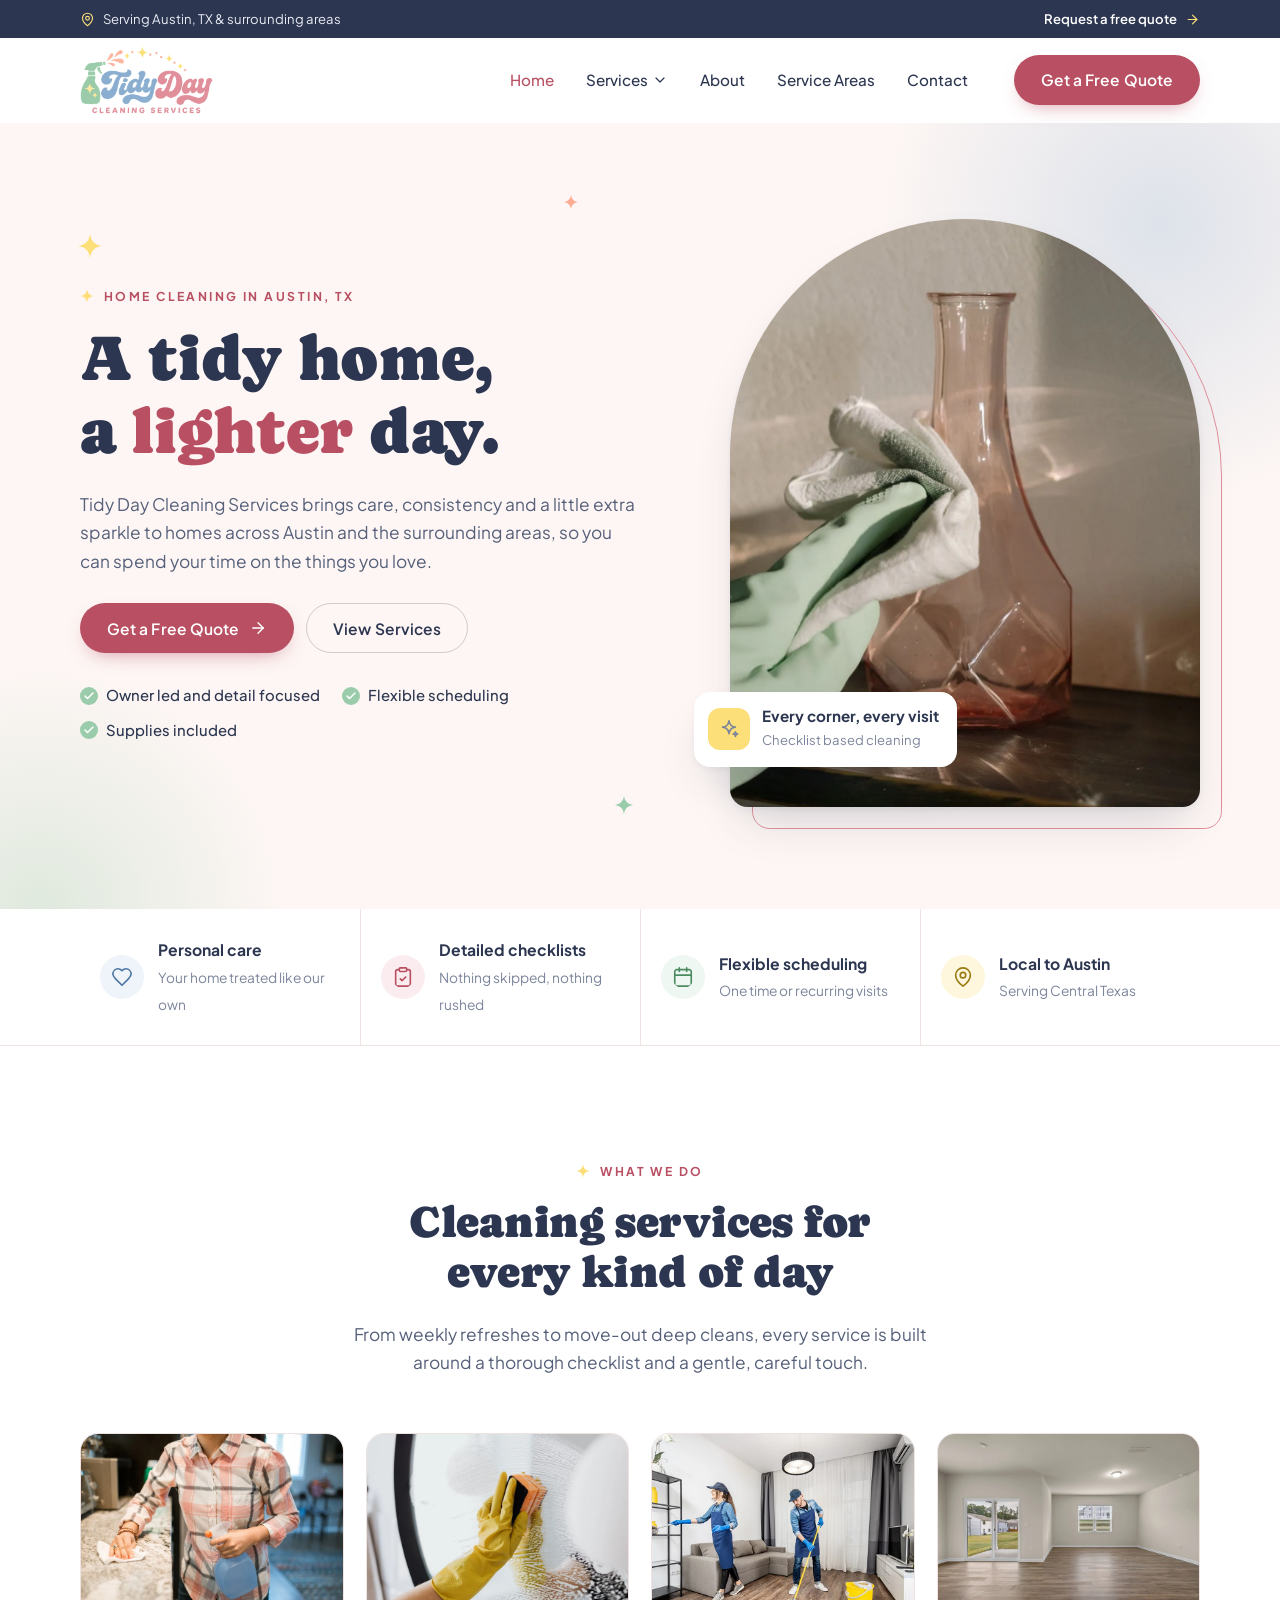
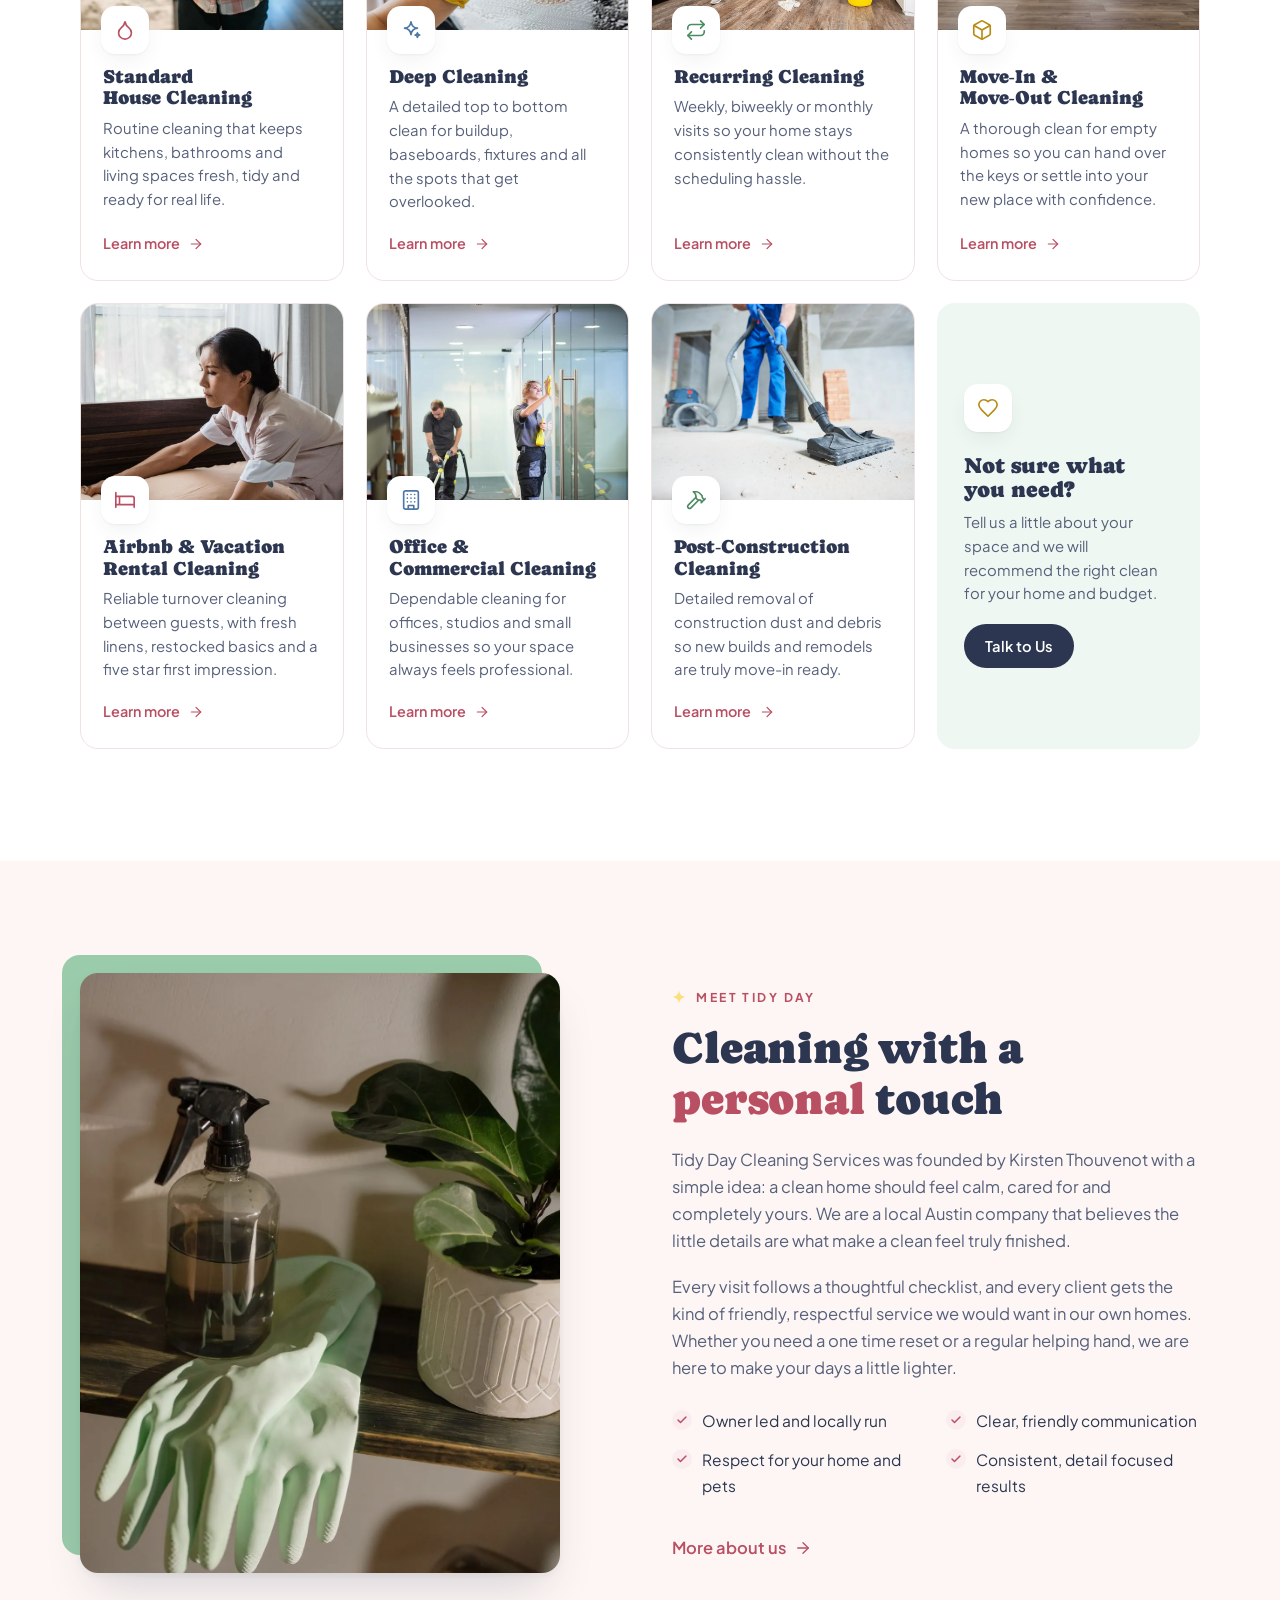
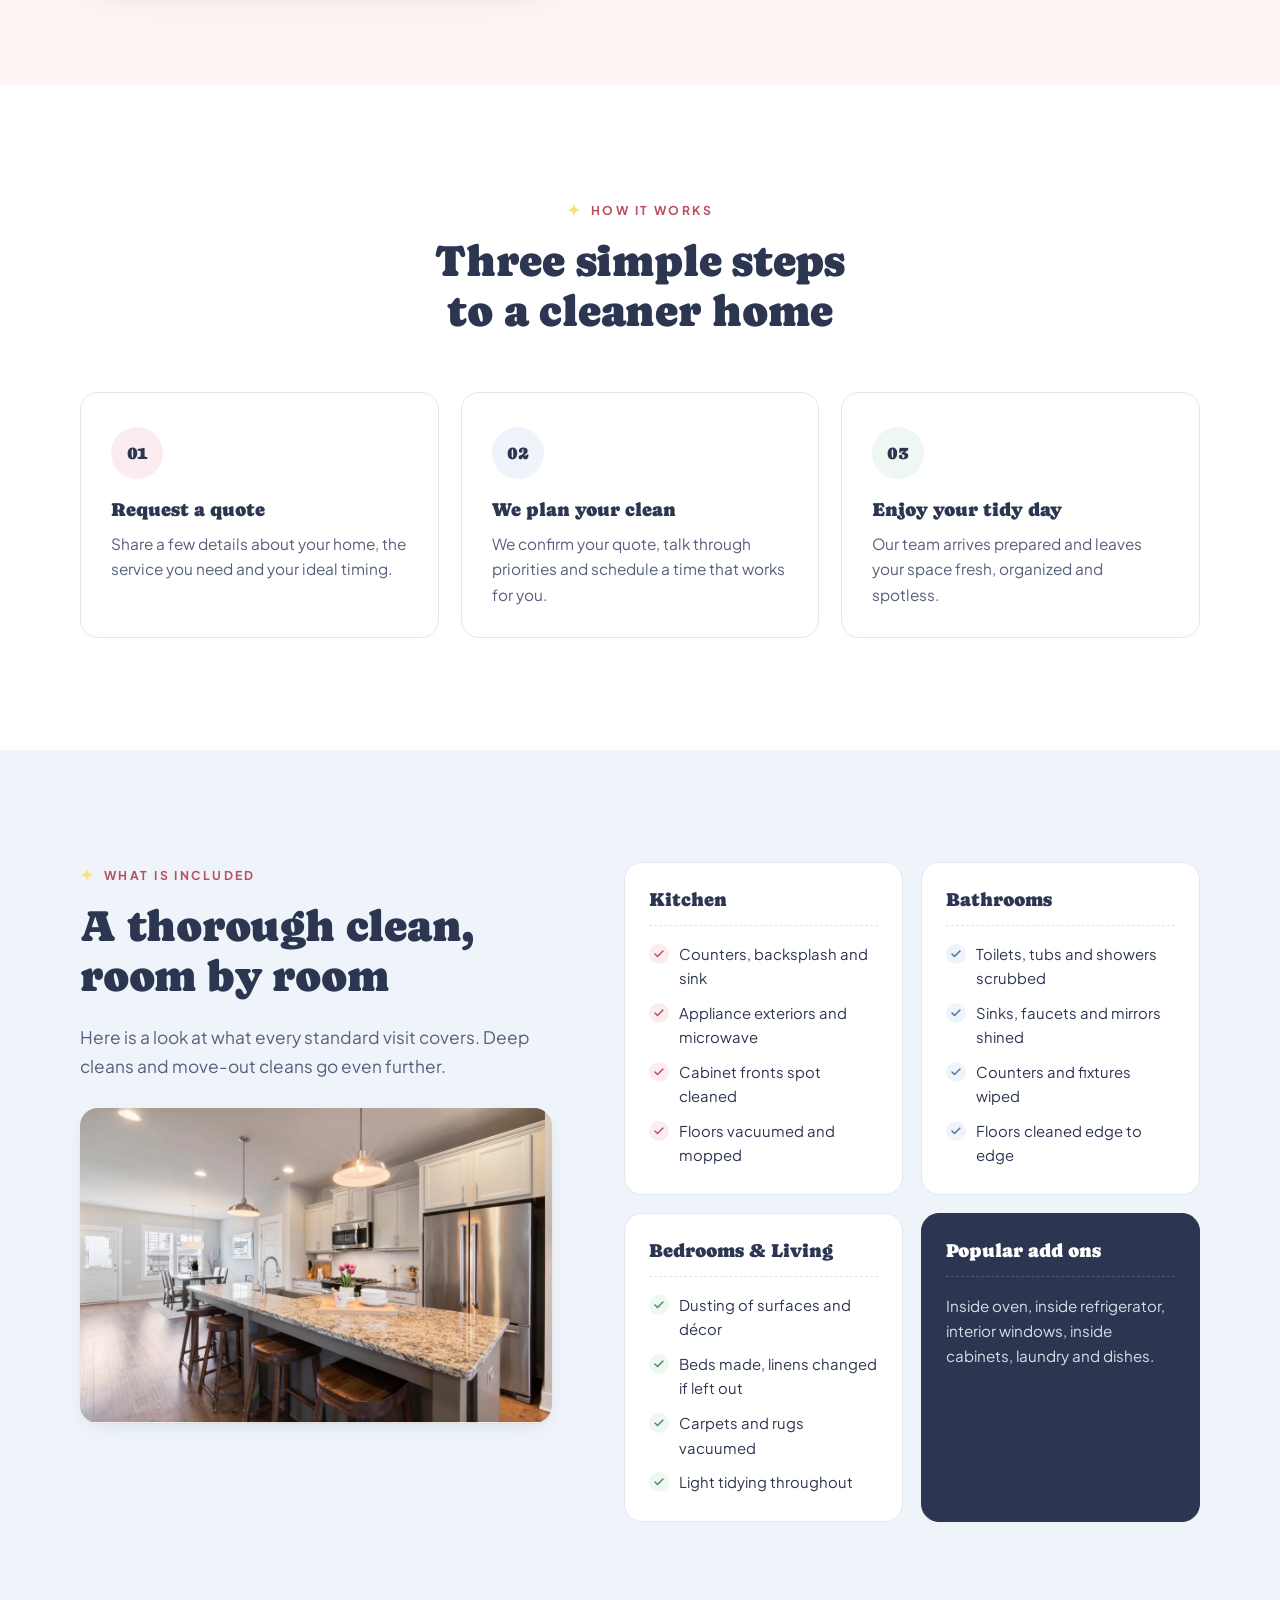
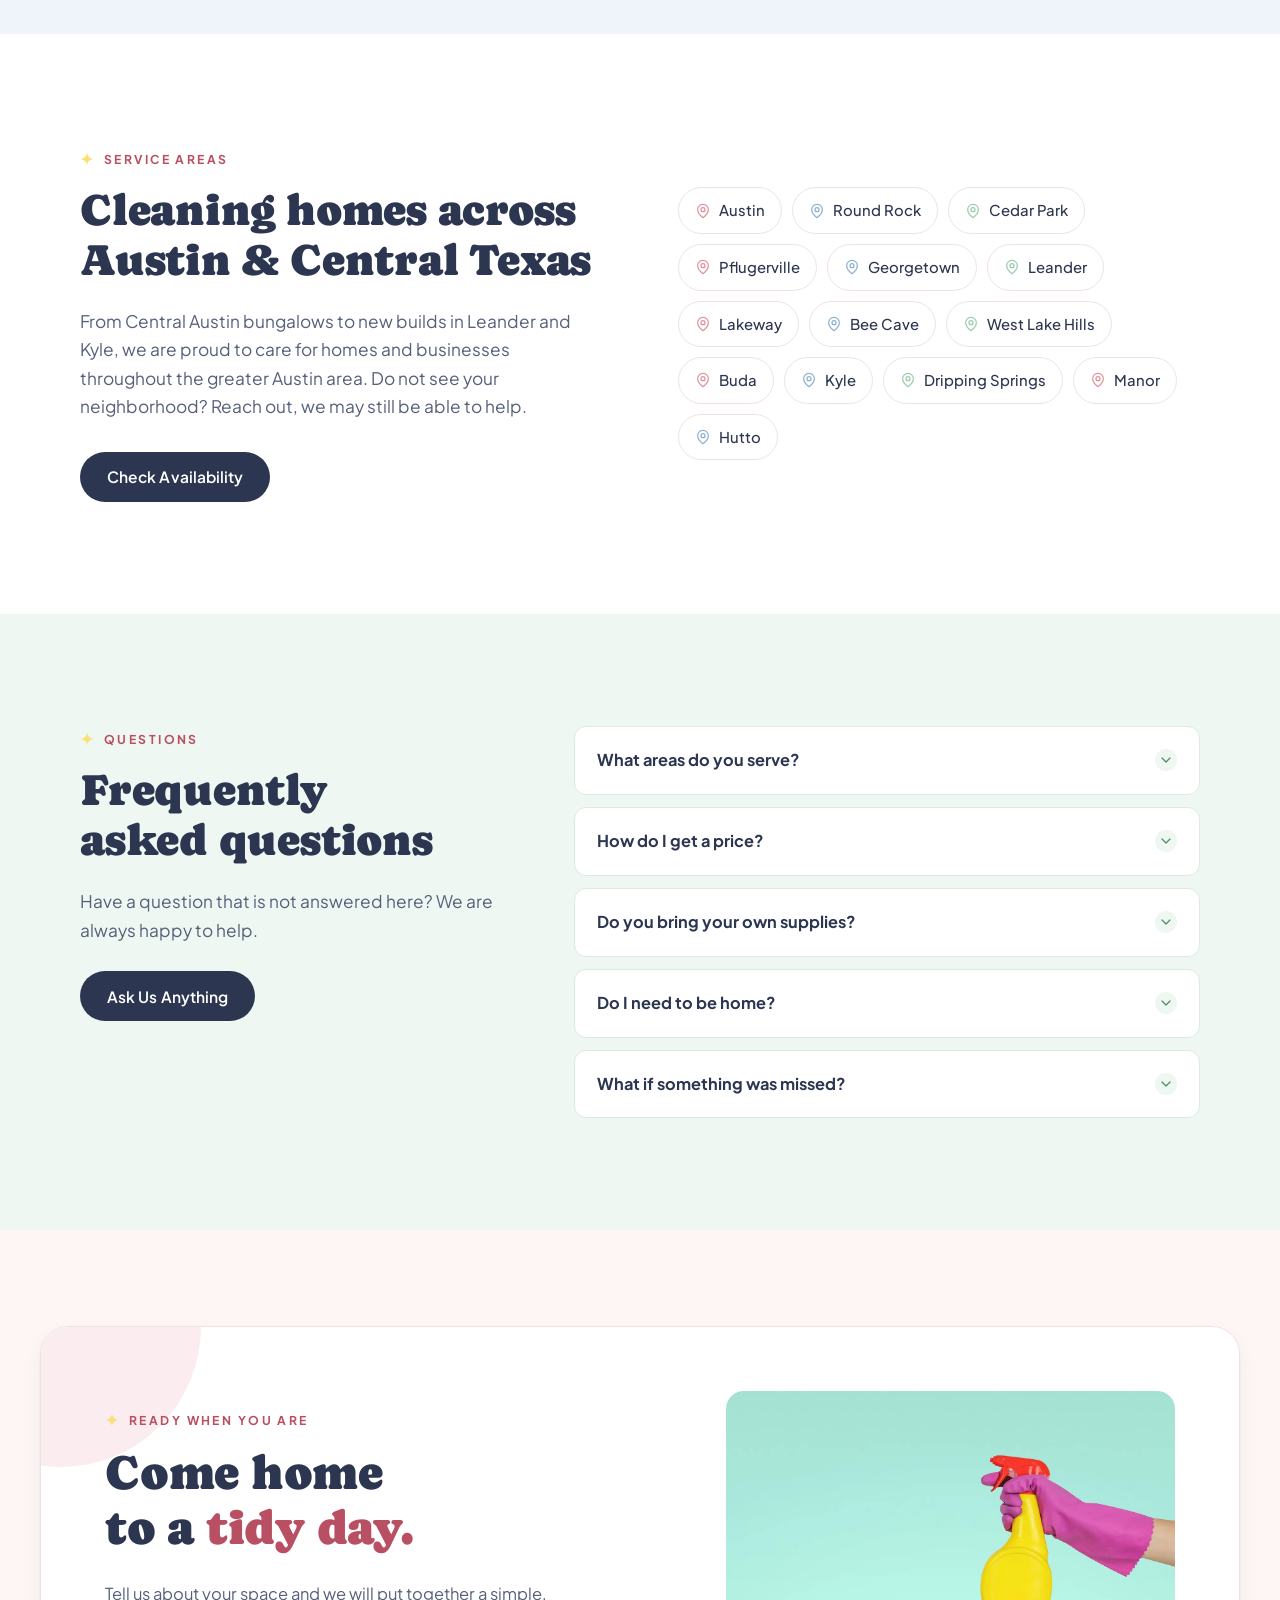
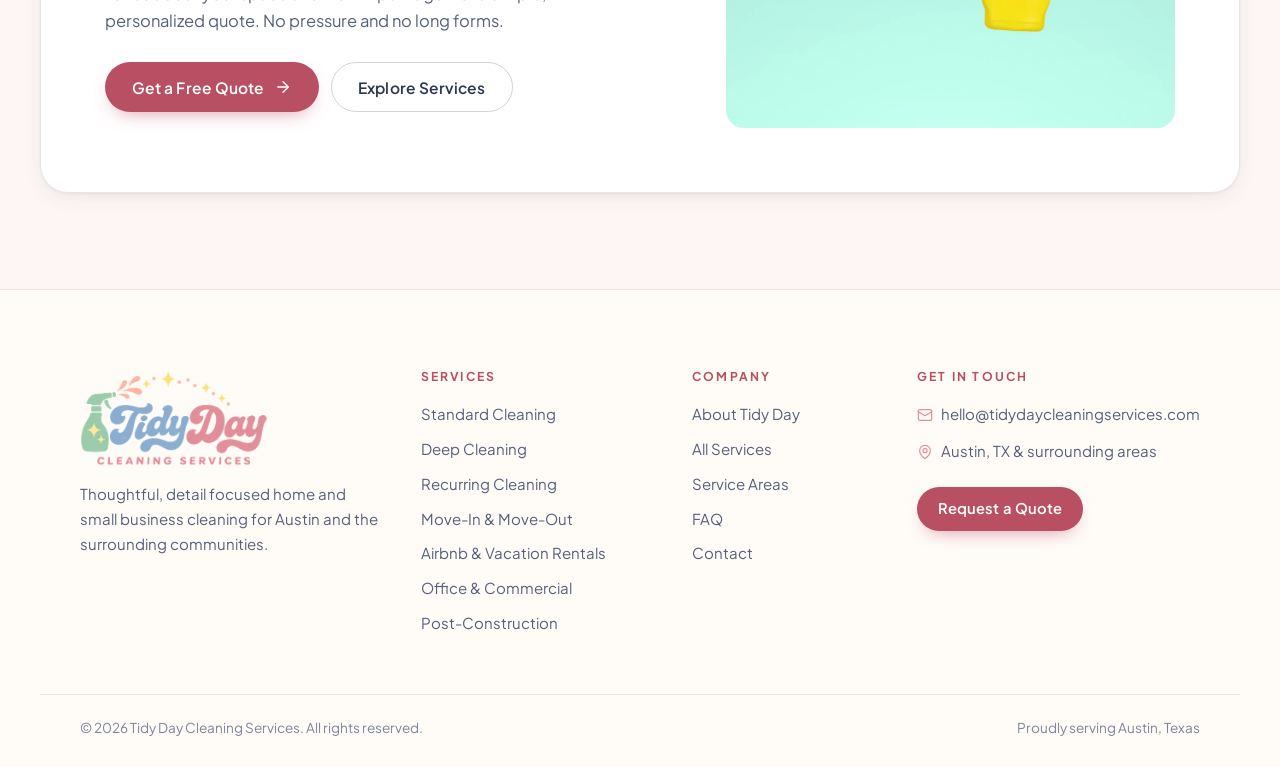
==== commit fe063302: "Swap hero image and switch titles to Caprasimo to match the logo Co-Authored-By: Claude Opus 5.5 <no" ====
--- a/index.html
+++ b/index.html
@@ -29,9 +29,9 @@
 <link rel="manifest" href="site.webmanifest">
 <link rel="preconnect" href="https://fonts.googleapis.com">
 <link rel="preconnect" href="https://fonts.gstatic.com" crossorigin>
-<link href="https://fonts.googleapis.com/css2?family=Fraunces:ital,opsz,wght@0,9..144,400..650;1,9..144,400..600&family=Plus+Jakarta+Sans:wght@400;500;600;700&display=swap" rel="stylesheet">
+<link href="https://fonts.googleapis.com/css2?family=Caprasimo&family=Plus+Jakarta+Sans:wght@400;500;600;700&display=swap" rel="stylesheet">
 <link rel="preload" as="image" href="assets/img/home-hero.webp" fetchpriority="high">
-<link rel="stylesheet" href="css/styles.css?v=3">
+<link rel="stylesheet" href="css/styles.css?v=4">
 <script type="application/ld+json">[{"@context": "https://schema.org", "@type": "HomeAndConstructionBusiness", "@id": "https://tidydaycleaningservices.com/#business", "name": "Tidy Day Cleaning Services", "description": "Home and small business cleaning in Austin, TX and surrounding areas: standard, deep, recurring, move-in and move-out, Airbnb, office and post-construction cleaning.", "url": "https://tidydaycleaningservices.com/", "logo": "https://tidydaycleaningservices.com/assets/logo.png", "image": "https://tidydaycleaningservices.com/assets/og-image.jpg", "email": "hello@tidydaycleaningservices.com", "founder": {"@type": "Person", "name": "Kirsten Thouvenot"}, "address": {"@type": "PostalAddress", "addressLocality": "Austin", "addressRegion": "TX", "addressCountry": "US"}, "areaServed": [{"@type": "City", "name": "Austin, TX"}, {"@type": "City", "name": "Round Rock, TX"}, {"@type": "City", "name": "Cedar Park, TX"}, {"@type": "City", "name": "Pflugerville, TX"}, {"@type": "City", "name": "Georgetown, TX"}, {"@type": "City", "name": "Leander, TX"}, {"@type": "City", "name": "Lakeway, TX"}, {"@type": "City", "name": "Bee Cave, TX"}, {"@type": "City", "name": "West Lake Hills, TX"}, {"@type": "City", "name": "Buda, TX"}, {"@type": "City", "name": "Kyle, TX"}, {"@type": "City", "name": "Dripping Springs, TX"}, {"@type": "City", "name": "Manor, TX"}, {"@type": "City", "name": "Hutto, TX"}], "priceRange": "$$", "hasOfferCatalog": {"@type": "OfferCatalog", "name": "Cleaning Services", "itemListElement": [{"@type": "Offer", "itemOffered": {"@type": "Service", "name": "Standard House Cleaning", "url": "https://tidydaycleaningservices.com/services/standard-cleaning/"}}, {"@type": "Offer", "itemOffered": {"@type": "Service", "name": "Deep Cleaning", "url": "https://tidydaycleaningservices.com/services/deep-cleaning/"}}, {"@type": "Offer", "itemOffered": {"@type": "Service", "name": "Recurring Cleaning", "url": "https://tidydaycleaningservices.com/services/recurring-cleaning/"}}, {"@type": "Offer", "itemOffered": {"@type": "Service", "name": "Move-In & Move-Out Cleaning", "url": "https://tidydaycleaningservices.com/services/move-in-move-out-cleaning/"}}, {"@type": "Offer", "itemOffered": {"@type": "Service", "name": "Airbnb & Vacation Rental Cleaning", "url": "https://tidydaycleaningservices.com/services/airbnb-vacation-rental-cleaning/"}}, {"@type": "Offer", "itemOffered": {"@type": "Service", "name": "Office & Commercial Cleaning", "url": "https://tidydaycleaningservices.com/services/office-commercial-cleaning/"}}, {"@type": "Offer", "itemOffered": {"@type": "Service", "name": "Post-Construction Cleaning", "url": "https://tidydaycleaningservices.com/services/post-construction-cleaning/"}}]}}, {"@context": "https://schema.org", "@type": "FAQPage", "mainEntity": [{"@type": "Question", "name": "What areas do you serve?", "acceptedAnswer": {"@type": "Answer", "text": "We serve Austin, TX and the surrounding communities, including Round Rock, Cedar Park, Pflugerville, Georgetown, Leander, Lakeway, Bee Cave, Buda, Kyle and nearby areas. If you are close by, just ask."}}, {"@type": "Question", "name": "How do I get a price?", "acceptedAnswer": {"@type": "Answer", "text": "Send us a quick message through the quote form with your home size, the service you are interested in and your preferred timing. We will follow up with a personalized quote."}}, {"@type": "Question", "name": "Do you bring your own supplies?", "acceptedAnswer": {"@type": "Answer", "text": "Yes. We arrive with our own supplies and equipment. If you prefer specific or fragrance free products, just let us know and we are happy to use them."}}, {"@type": "Question", "name": "Do I need to be home?", "acceptedAnswer": {"@type": "Answer", "text": "Not at all. Many clients provide access and come home to a finished clean. Whatever feels most comfortable to you works for us."}}, {"@type": "Question", "name": "What if something was missed?", "acceptedAnswer": {"@type": "Answer", "text": "Your happiness matters to us. If anything is not quite right, reach out and we will make it right."}}]}]</script>
 </head>
 <body>
@@ -75,7 +75,7 @@
       <ul class="hero-points"><li><svg class="ic" viewBox="0 0 24 24" fill="none" stroke="currentColor" stroke-width="1.8" stroke-linecap="round" stroke-linejoin="round" aria-hidden="true"><path d="M20 6 9 17l-5-5"/></svg>Owner led and detail focused</li><li><svg class="ic" viewBox="0 0 24 24" fill="none" stroke="currentColor" stroke-width="1.8" stroke-linecap="round" stroke-linejoin="round" aria-hidden="true"><path d="M20 6 9 17l-5-5"/></svg>Flexible scheduling</li><li><svg class="ic" viewBox="0 0 24 24" fill="none" stroke="currentColor" stroke-width="1.8" stroke-linecap="round" stroke-linejoin="round" aria-hidden="true"><path d="M20 6 9 17l-5-5"/></svg>Supplies included</li></ul>
     </div>
     <div class="hero-media">
-      <div class="arch"><img class="" src="assets/img/home-hero.webp" alt="Smiling cleaner vacuuming a bright, tidy living room" width="1000" height="1500" fetchpriority="high"></div>
+      <div class="arch"><img class="" src="assets/img/home-hero.webp" alt="Mint green gloved hand polishing a blush pink glass vase" width="1100" height="1467" fetchpriority="high"></div>
       <div class="float-card"><span class="fc-ic"><svg class="ic" viewBox="0 0 24 24" fill="none" stroke="currentColor" stroke-width="1.8" stroke-linecap="round" stroke-linejoin="round" aria-hidden="true"><path d="M12 3c.6 4.5 2.6 6.5 7 7-4.4.5-6.4 2.5-7 7-.6-4.5-2.6-6.5-7-7 4.4-.5 6.4-2.5 7-7Z"/><path d="M19 15c.2 1.6.9 2.3 2.5 2.5-1.6.2-2.3.9-2.5 2.5-.2-1.6-.9-2.3-2.5-2.5 1.6-.2 2.3-.9 2.5-2.5Z"/></svg></span><div><strong>Every corner, every visit</strong><span>Checklist based cleaning</span></div></div>
     </div>
   </div>
@@ -108,7 +108,7 @@
   <div class="svc-body"><span class="svc-ic"><svg class="ic" viewBox="0 0 24 24" fill="none" stroke="currentColor" stroke-width="1.8" stroke-linecap="round" stroke-linejoin="round" aria-hidden="true"><path d="m17 2 4 4-4 4"/><path d="M3 11v-1a4 4 0 0 1 4-4h14"/><path d="m7 22-4-4 4-4"/><path d="M21 13v1a4 4 0 0 1-4 4H3"/></svg></span><h3>Recurring Cleaning</h3><p>Weekly, biweekly or monthly visits so your home stays consistently clean without the scheduling hassle.</p><span class="more">Learn more <svg class="ic" viewBox="0 0 24 24" fill="none" stroke="currentColor" stroke-width="1.8" stroke-linecap="round" stroke-linejoin="round" aria-hidden="true"><path d="M5 12h14"/><path d="m12 5 7 7-7 7"/></svg></span></div>
 </a><a class="svc-card" href="services/move-in-move-out-cleaning/">
   <div class="svc-img"><img class="" src="assets/img/move-hero.webp" alt="Empty, freshly cleaned living room with wood floors ready for move in" width="600" height="420" loading="lazy" decoding="async"></div>
-  <div class="svc-body"><span class="svc-ic"><svg class="ic" viewBox="0 0 24 24" fill="none" stroke="currentColor" stroke-width="1.8" stroke-linecap="round" stroke-linejoin="round" aria-hidden="true"><path d="M21 16V8a2 2 0 0 0-1-1.7l-7-4a2 2 0 0 0-2 0l-7 4A2 2 0 0 0 3 8v8a2 2 0 0 0 1 1.7l7 4a2 2 0 0 0 2 0l7-4a2 2 0 0 0 1-1.7z"/><path d="M3.3 7 12 12l8.7-5M12 22V12"/></svg></span><h3>Move-In &amp; Move-Out Cleaning</h3><p>A thorough clean for empty homes so you can hand over the keys or settle into your new place with confidence.</p><span class="more">Learn more <svg class="ic" viewBox="0 0 24 24" fill="none" stroke="currentColor" stroke-width="1.8" stroke-linecap="round" stroke-linejoin="round" aria-hidden="true"><path d="M5 12h14"/><path d="m12 5 7 7-7 7"/></svg></span></div>
+  <div class="svc-body"><span class="svc-ic"><svg class="ic" viewBox="0 0 24 24" fill="none" stroke="currentColor" stroke-width="1.8" stroke-linecap="round" stroke-linejoin="round" aria-hidden="true"><path d="M21 16V8a2 2 0 0 0-1-1.7l-7-4a2 2 0 0 0-2 0l-7 4A2 2 0 0 0 3 8v8a2 2 0 0 0 1 1.7l7 4a2 2 0 0 0 2 0l7-4a2 2 0 0 0 1-1.7z"/><path d="M3.3 7 12 12l8.7-5M12 22V12"/></svg></span><h3>Move&#8209;In &amp; Move&#8209;Out Cleaning</h3><p>A thorough clean for empty homes so you can hand over the keys or settle into your new place with confidence.</p><span class="more">Learn more <svg class="ic" viewBox="0 0 24 24" fill="none" stroke="currentColor" stroke-width="1.8" stroke-linecap="round" stroke-linejoin="round" aria-hidden="true"><path d="M5 12h14"/><path d="m12 5 7 7-7 7"/></svg></span></div>
 </a><a class="svc-card" href="services/airbnb-vacation-rental-cleaning/">
   <div class="svc-img"><img class="" src="assets/img/airbnb-hero.webp" alt="Housekeeper fluffing pillows while making a guest bed" width="600" height="420" loading="lazy" decoding="async"></div>
   <div class="svc-body"><span class="svc-ic"><svg class="ic" viewBox="0 0 24 24" fill="none" stroke="currentColor" stroke-width="1.8" stroke-linecap="round" stroke-linejoin="round" aria-hidden="true"><path d="M2 4v16M2 8h18a2 2 0 0 1 2 2v10M2 17h20M6 8v9"/></svg></span><h3>Airbnb &amp; Vacation Rental Cleaning</h3><p>Reliable turnover cleaning between guests, with fresh linens, restocked basics and a five star first impression.</p><span class="more">Learn more <svg class="ic" viewBox="0 0 24 24" fill="none" stroke="currentColor" stroke-width="1.8" stroke-linecap="round" stroke-linejoin="round" aria-hidden="true"><path d="M5 12h14"/><path d="m12 5 7 7-7 7"/></svg></span></div>
@@ -117,7 +117,7 @@
   <div class="svc-body"><span class="svc-ic"><svg class="ic" viewBox="0 0 24 24" fill="none" stroke="currentColor" stroke-width="1.8" stroke-linecap="round" stroke-linejoin="round" aria-hidden="true"><rect x="4" y="2" width="16" height="20" rx="2"/><path d="M9 22v-4h6v4M8 6h.01M12 6h.01M16 6h.01M8 10h.01M12 10h.01M16 10h.01M8 14h.01M12 14h.01M16 14h.01"/></svg></span><h3>Office &amp; Commercial Cleaning</h3><p>Dependable cleaning for offices, studios and small businesses so your space always feels professional.</p><span class="more">Learn more <svg class="ic" viewBox="0 0 24 24" fill="none" stroke="currentColor" stroke-width="1.8" stroke-linecap="round" stroke-linejoin="round" aria-hidden="true"><path d="M5 12h14"/><path d="m12 5 7 7-7 7"/></svg></span></div>
 </a><a class="svc-card" href="services/post-construction-cleaning/">
   <div class="svc-img"><img class="" src="assets/img/construction-hero.webp" alt="Vacuuming construction dust and debris from a newly renovated room" width="600" height="420" loading="lazy" decoding="async"></div>
-  <div class="svc-body"><span class="svc-ic"><svg class="ic" viewBox="0 0 24 24" fill="none" stroke="currentColor" stroke-width="1.8" stroke-linecap="round" stroke-linejoin="round" aria-hidden="true"><path d="m15 12-8.5 8.5a2.1 2.1 0 0 1-3-3L12 9"/><path d="M17.6 15 22 10.6"/><path d="m20.9 11.7-1.2-1.2c-.6-.6-1-1.4-1-2.3v-.8L16 4.6A5.6 5.6 0 0 0 12.1 3H9l.9.8A6.2 6.2 0 0 1 12 8.4V10l2 2h2.5l2.3 1.9"/></svg></span><h3>Post-Construction Cleaning</h3><p>Detailed removal of construction dust and debris so new builds and remodels are truly move-in ready.</p><span class="more">Learn more <svg class="ic" viewBox="0 0 24 24" fill="none" stroke="currentColor" stroke-width="1.8" stroke-linecap="round" stroke-linejoin="round" aria-hidden="true"><path d="M5 12h14"/><path d="m12 5 7 7-7 7"/></svg></span></div>
+  <div class="svc-body"><span class="svc-ic"><svg class="ic" viewBox="0 0 24 24" fill="none" stroke="currentColor" stroke-width="1.8" stroke-linecap="round" stroke-linejoin="round" aria-hidden="true"><path d="m15 12-8.5 8.5a2.1 2.1 0 0 1-3-3L12 9"/><path d="M17.6 15 22 10.6"/><path d="m20.9 11.7-1.2-1.2c-.6-.6-1-1.4-1-2.3v-.8L16 4.6A5.6 5.6 0 0 0 12.1 3H9l.9.8A6.2 6.2 0 0 1 12 8.4V10l2 2h2.5l2.3 1.9"/></svg></span><h3>Post&#8209;Construction Cleaning</h3><p>Detailed removal of construction dust and debris so new builds and remodels are truly move-in ready.</p><span class="more">Learn more <svg class="ic" viewBox="0 0 24 24" fill="none" stroke="currentColor" stroke-width="1.8" stroke-linecap="round" stroke-linejoin="round" aria-hidden="true"><path d="M5 12h14"/><path d="m12 5 7 7-7 7"/></svg></span></div>
 </a><div class="svc-card svc-help"><div class="svc-body">
   <span class="svc-ic"><svg class="ic" viewBox="0 0 24 24" fill="none" stroke="currentColor" stroke-width="1.8" stroke-linecap="round" stroke-linejoin="round" aria-hidden="true"><path d="M19 14c1.5-1.5 3-3.2 3-5.5A5.5 5.5 0 0 0 16.5 3c-1.8 0-3 .5-4.5 2-1.5-1.5-2.7-2-4.5-2A5.5 5.5 0 0 0 2 8.5c0 2.3 1.5 4 3 5.5l7 7Z"/></svg></span><h3>Not sure what you need?</h3><p>Tell us a little about your space and we will recommend the right clean for your home and budget.</p>
   <a class="btn btn-ink btn-sm" href="contact/">Talk to Us</a></div></div></div>
@@ -221,6 +221,6 @@
 </footer>
 <a class="mobile-cta" href="contact/"><svg class="ic" viewBox="0 0 24 24" fill="none" stroke="currentColor" stroke-width="1.8" stroke-linecap="round" stroke-linejoin="round" aria-hidden="true"><path d="M12 3c.6 4.5 2.6 6.5 7 7-4.4.5-6.4 2.5-7 7-.6-4.5-2.6-6.5-7-7 4.4-.5 6.4-2.5 7-7Z"/><path d="M19 15c.2 1.6.9 2.3 2.5 2.5-1.6.2-2.3.9-2.5 2.5-.2-1.6-.9-2.3-2.5-2.5 1.6-.2 2.3-.9 2.5-2.5Z"/></svg> Get a Free Quote</a>
 <script>window.TD_EMAIL="hello@tidydaycleaningservices.com";</script>
-<script src="js/main.js?v=3" defer></script>
+<script src="js/main.js?v=4" defer></script>
 </body>
 </html>
--- a/css/styles.css
+++ b/css/styles.css
@@ -24,7 +24,7 @@
   --r-sm:12px;
   --shadow:0 1px 2px rgba(44,54,80,.05),0 8px 24px -8px rgba(44,54,80,.12);
   --shadow-lg:0 2px 6px rgba(44,54,80,.05),0 24px 48px -16px rgba(44,54,80,.22);
-  --serif:"Fraunces",Georgia,"Times New Roman",serif;
+  --serif:"Caprasimo","Cooper Black",Georgia,serif;
   --sans:"Plus Jakarta Sans",system-ui,-apple-system,"Segoe UI",Roboto,sans-serif;
   --wrap:1200px;
   --pad:clamp(20px,5vw,40px);
@@ -35,11 +35,11 @@
 img{max-width:100%;height:auto;display:block}
 a{color:var(--blue-d);text-decoration:none}
 a:hover{color:var(--rose-d)}
-h1,h2,h3{text-wrap:balance;font-family:var(--serif);color:var(--ink);font-weight:500;line-height:1.12;margin:0 0 .5em;letter-spacing:-.015em;font-variation-settings:"SOFT" 100,"WONK" 0}
+h1,h2,h3{text-wrap:balance;font-family:var(--serif);color:var(--ink);font-weight:400;line-height:1.14;margin:0 0 .5em;letter-spacing:-.005em}
 h1{font-size:clamp(2.35rem,6vw,4rem)}
 h2{font-size:clamp(1.85rem,4vw,2.75rem)}
-h3{font-size:1.25rem;font-weight:550;letter-spacing:-.005em}
-h1 em,h2 em{font-style:italic;color:var(--rose-d);font-weight:450}
+h3{font-size:1.2rem;font-weight:400;letter-spacing:0}
+h1 em,h2 em{font-style:normal;color:var(--rose-d)}
 p{margin:0 0 1.1em}
 ul,ol{margin:0;padding:0;list-style:none}
 :focus-visible{outline:3px solid var(--blue);outline-offset:3px;border-radius:6px}
@@ -123,7 +123,7 @@
 .hero-points .ic{width:18px;height:18px;padding:3px;border-radius:50%;background:var(--mint);color:#fff;stroke-width:3}
 .hero-media{position:relative;justify-self:end;width:100%;max-width:470px}
 .arch{position:relative;border-radius:240px 240px var(--r) var(--r);overflow:hidden;aspect-ratio:4/5;box-shadow:var(--shadow-lg);background:var(--rose-w)}
-.arch img{width:100%;height:100%;object-fit:cover;object-position:50% 30%}
+.arch img{width:100%;height:100%;object-fit:cover;object-position:50% 60%}
 .hero-media::before{content:"";position:absolute;inset:22px -22px -22px 22px;border-radius:240px 240px var(--r) var(--r);border:1.5px solid var(--rose);z-index:-1}
 .float-card{position:absolute;left:-36px;bottom:40px;display:flex;align-items:center;gap:12px;background:#fff;padding:14px 18px 14px 14px;border-radius:16px;box-shadow:var(--shadow-lg)}
 .float-card strong{display:block;color:var(--ink);font-size:.95rem;line-height:1.3}
@@ -190,7 +190,7 @@
 /* steps */
 .steps{display:grid;grid-template-columns:repeat(3,1fr);gap:22px;counter-reset:s}
 .steps li{position:relative;background:#fff;border:1px solid var(--line);border-radius:var(--r);padding:34px 30px 30px}
-.step-n{display:inline-grid;place-items:center;width:52px;height:52px;border-radius:50%;font-family:var(--serif);font-size:1.15rem;font-weight:600;color:var(--ink);background:var(--rose-w);margin-bottom:20px}
+.step-n{display:inline-grid;place-items:center;width:52px;height:52px;border-radius:50%;font-family:var(--serif);font-size:1.15rem;font-weight:400;color:var(--ink);background:var(--rose-w);margin-bottom:20px}
 .steps li:nth-child(2) .step-n{background:var(--sky-w)}
 .steps li:nth-child(3) .step-n{background:var(--mint-w)}
 .steps p{margin:0;font-size:.96rem}
@@ -224,7 +224,7 @@
 .faq-wrap .btn{margin-top:8px}
 .faqs{display:grid;gap:12px}
 .faq{background:#fff;border-radius:var(--r-sm);border:1px solid #DCEBE1}
-.faq summary{list-style:none;display:flex;justify-content:space-between;align-items:center;gap:16px;padding:20px 22px;cursor:pointer;font-family:var(--serif);font-weight:550;font-size:1.08rem;color:var(--ink)}
+.faq summary{list-style:none;display:flex;justify-content:space-between;align-items:center;gap:16px;padding:20px 22px;cursor:pointer;font-family:var(--sans);font-weight:700;font-size:1.02rem;color:var(--ink)}
 .faq summary::-webkit-details-marker{display:none}
 .faq summary .chev{width:22px;height:22px;padding:3px;border-radius:50%;background:var(--mint-w);color:var(--mint-d)}
 .faq[open] summary .chev{transform:rotate(180deg);background:var(--rose-w);color:var(--rose-d)}
@@ -376,6 +376,7 @@
   .steps,.checklist,.inc-cols,.other-svc{grid-template-columns:1fr}
   .ticks.two{grid-template-columns:1fr}
   .f-row{grid-template-columns:1fr}
+  .hero-deco{display:none}
   .float-card{left:-8px;bottom:22px;padding:10px 14px 10px 10px}
   .hero-media::before{inset:14px -12px -14px 12px}
   .hero-points{gap:10px 16px}
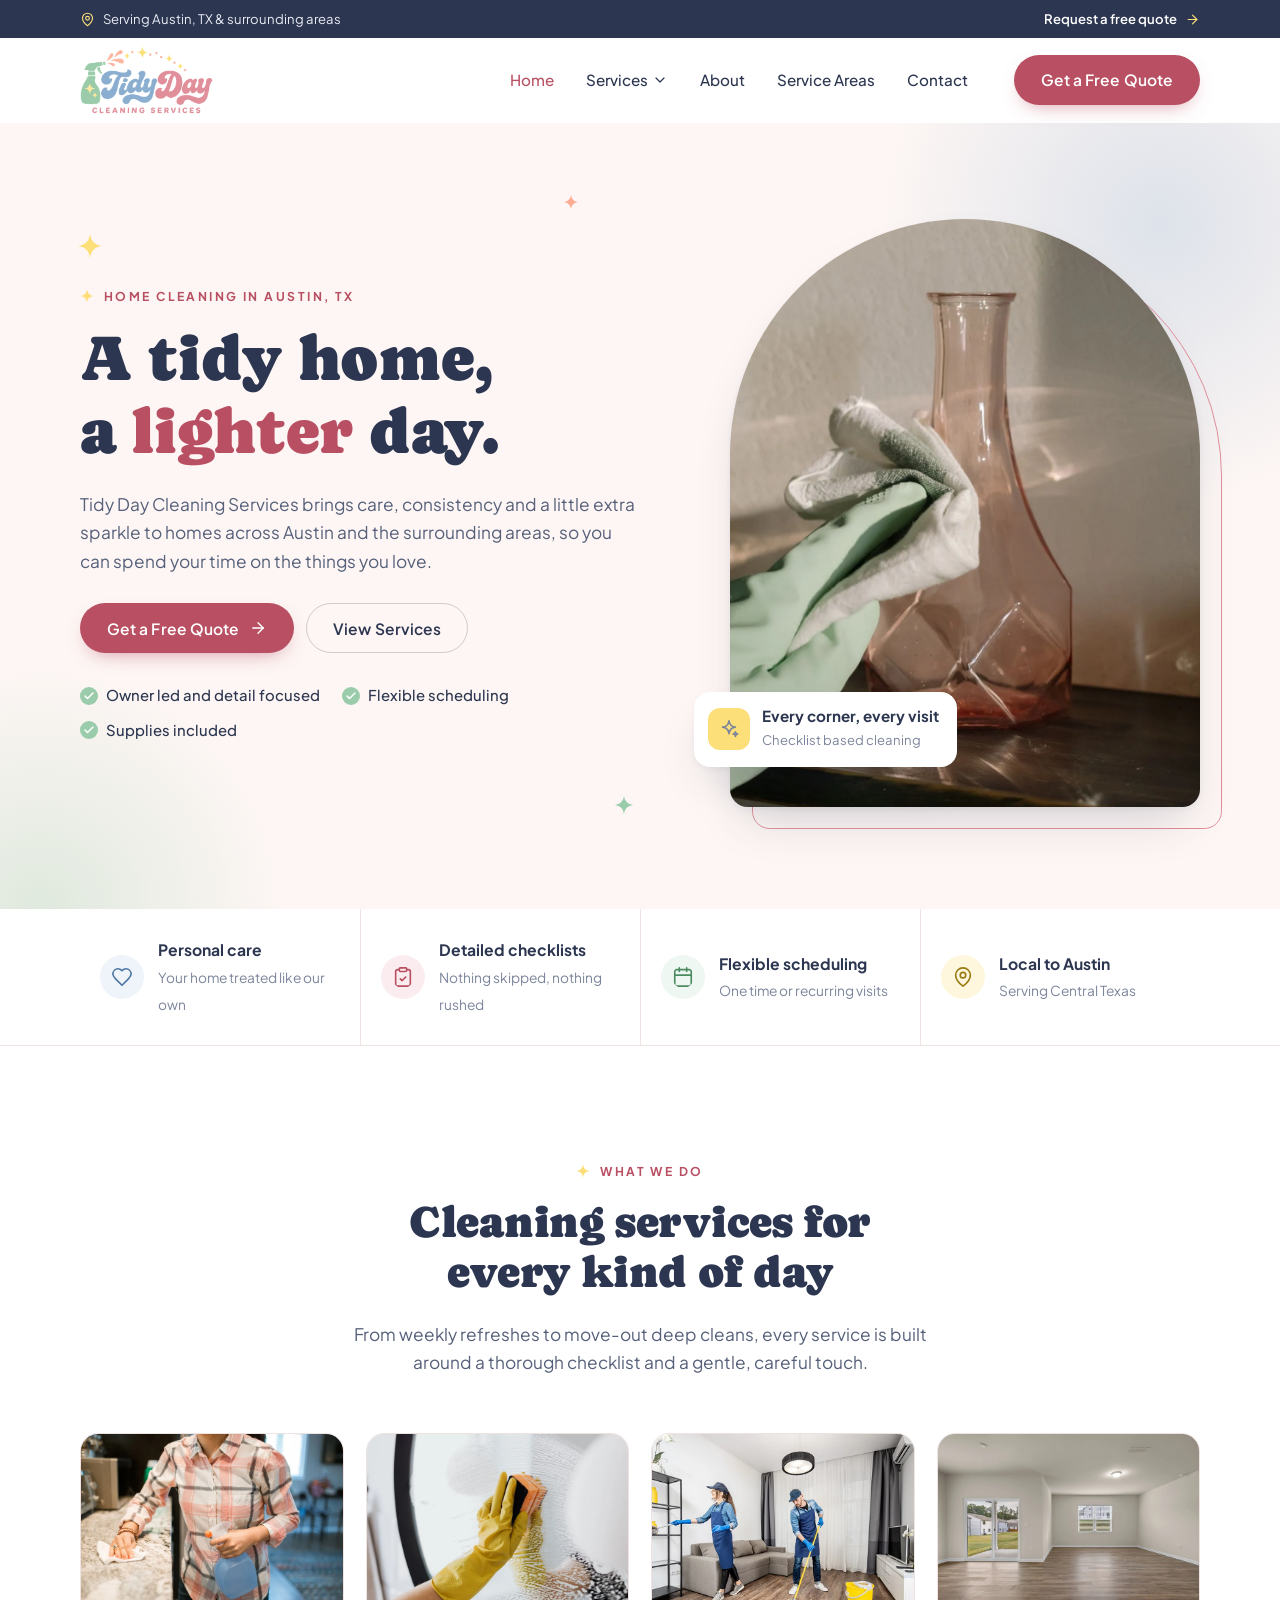
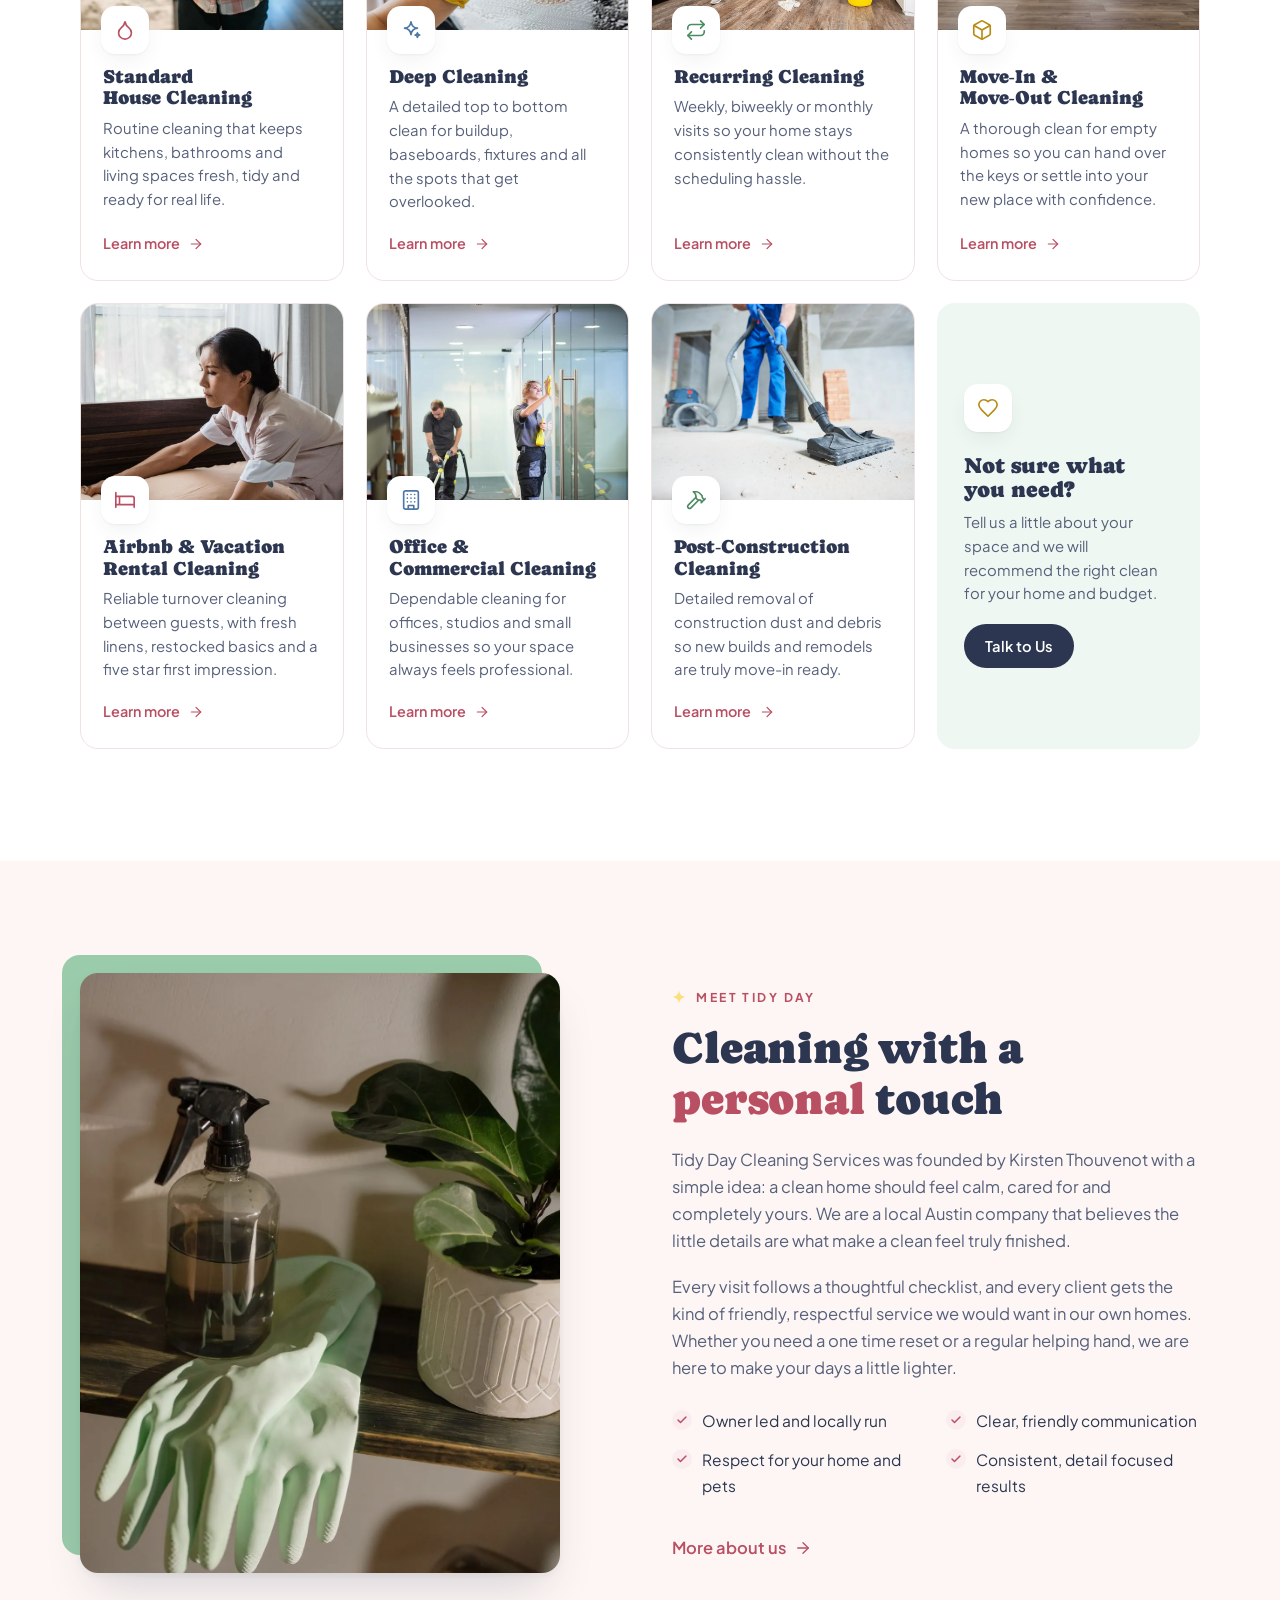
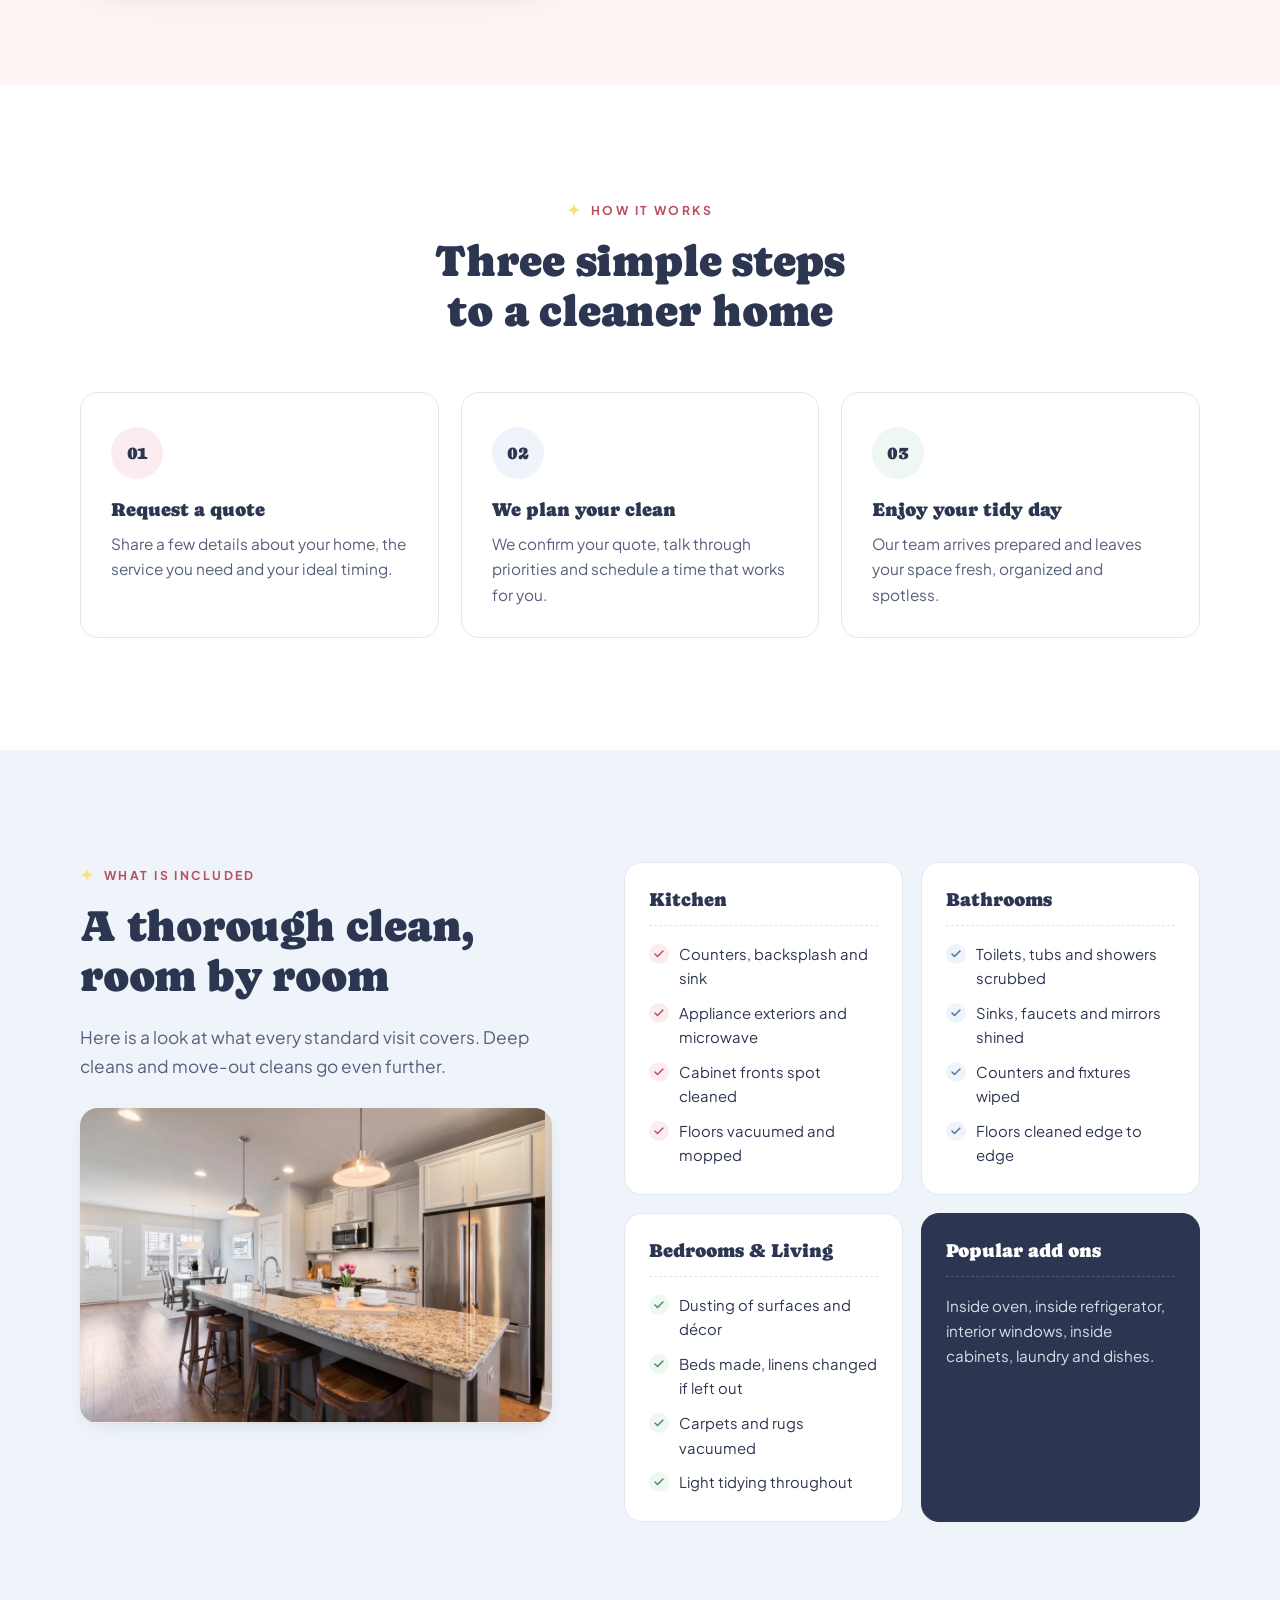
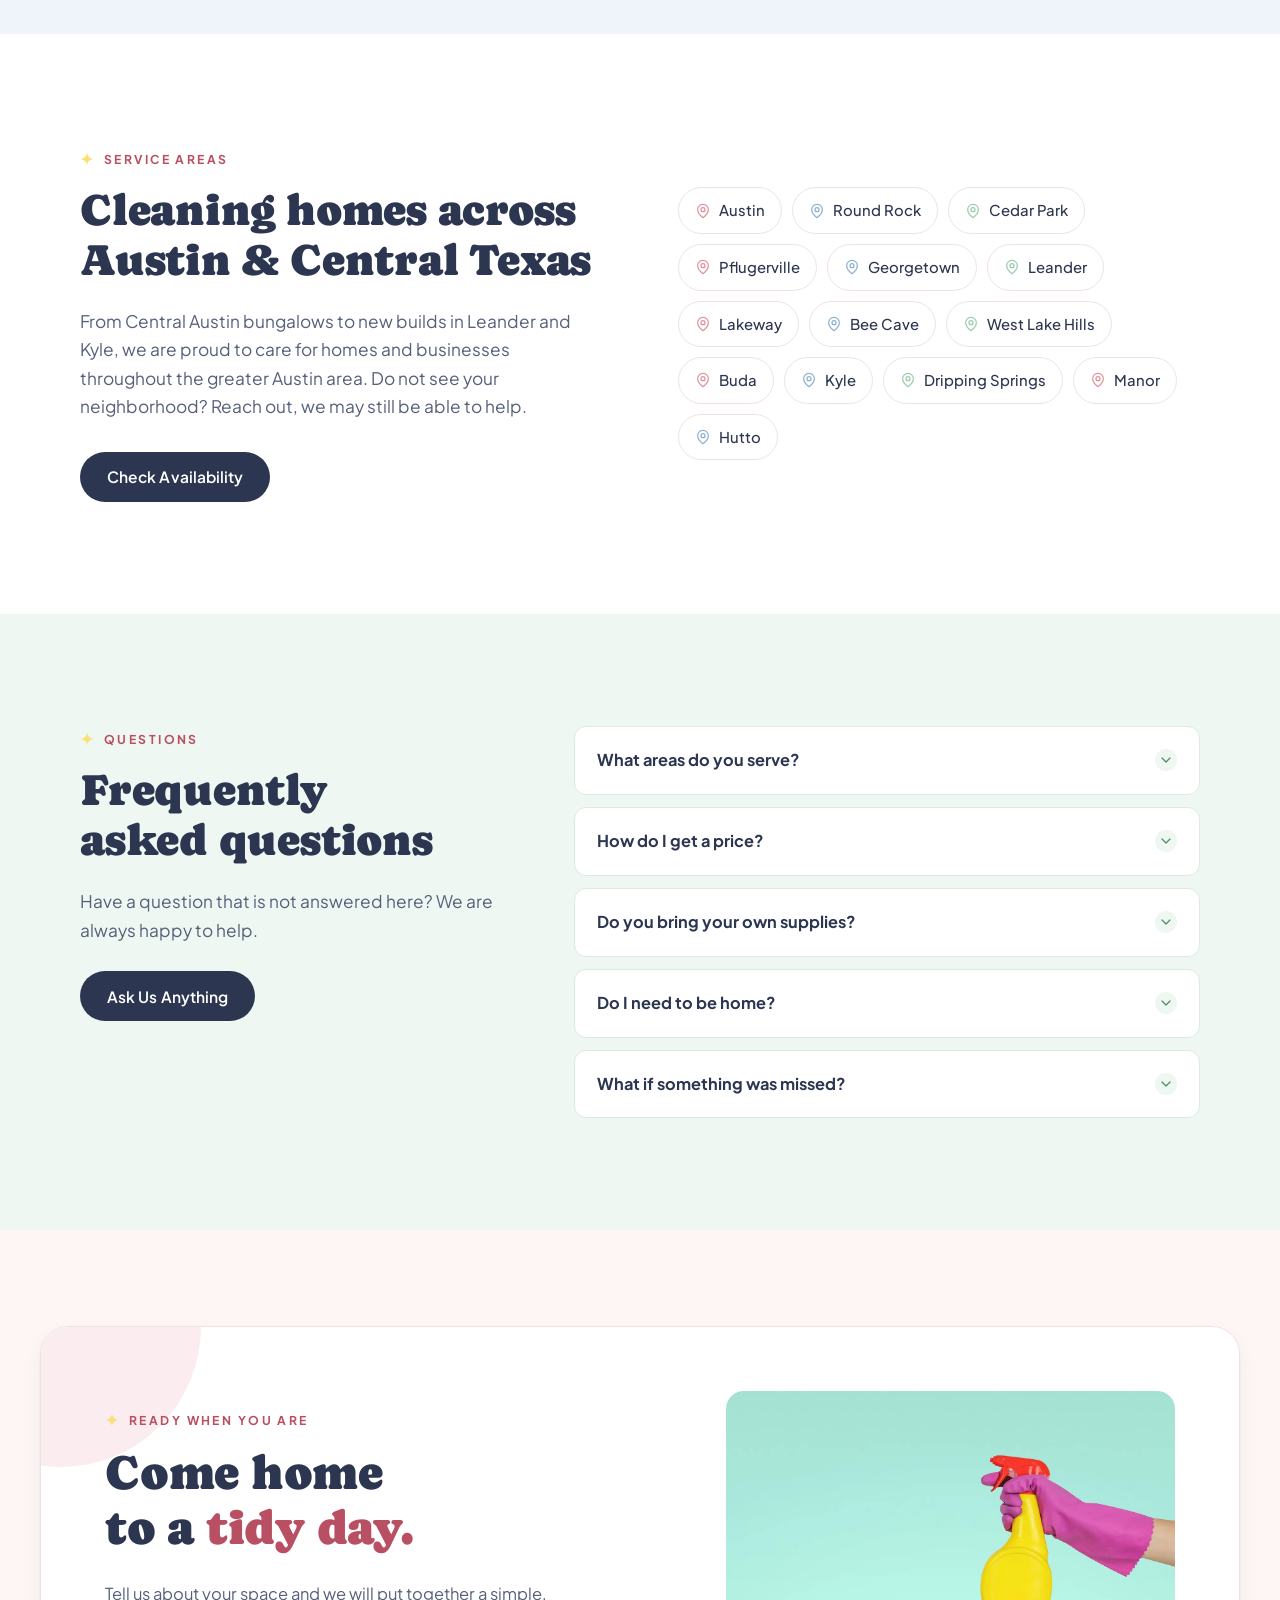
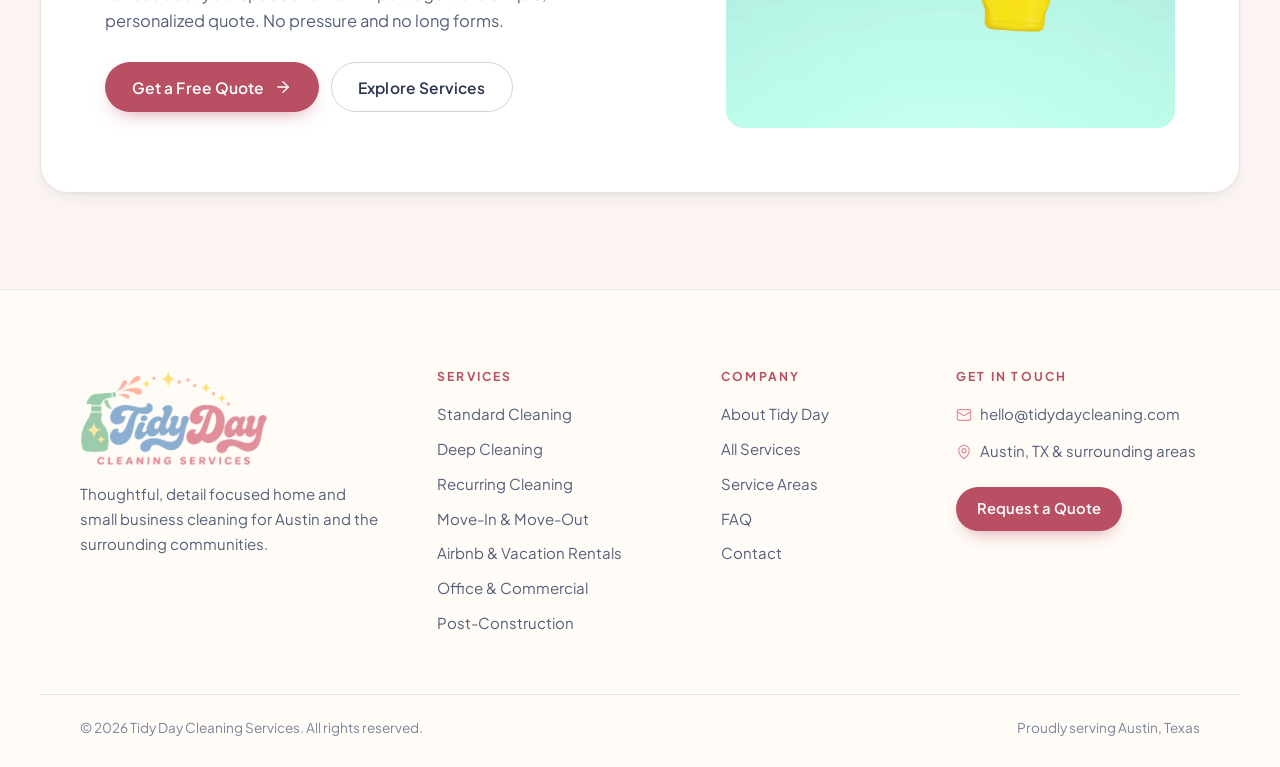
==== commit 1859d3bb: "Use company logo as link preview image and point SEO tags at tidydaycleaning.com Co-Authored-By: Cla" ====
--- a/index.html
+++ b/index.html
@@ -5,7 +5,7 @@
 <meta name="viewport" content="width=device-width, initial-scale=1, viewport-fit=cover">
 <title>Tidy Day Cleaning Services | House Cleaning in Austin, TX</title>
 <meta name="description" content="Tidy Day Cleaning Services offers detail focused house cleaning in Austin, TX and surrounding areas. Standard, deep, recurring, move-out, Airbnb and office cleaning. Free quotes.">
-<link rel="canonical" href="https://tidydaycleaningservices.com/">
+<link rel="canonical" href="https://www.tidydaycleaning.com/">
 <meta name="robots" content="index, follow, max-image-preview:large">
 <meta name="author" content="Tidy Day Cleaning Services">
 <meta name="theme-color" content="#FDF6F4">
@@ -15,13 +15,18 @@
 <meta property="og:site_name" content="Tidy Day Cleaning Services">
 <meta property="og:title" content="Tidy Day Cleaning Services | House Cleaning in Austin, TX">
 <meta property="og:description" content="Tidy Day Cleaning Services offers detail focused house cleaning in Austin, TX and surrounding areas. Standard, deep, recurring, move-out, Airbnb and office cleaning. Free quotes.">
-<meta property="og:url" content="https://tidydaycleaningservices.com/">
-<meta property="og:image" content="https://tidydaycleaningservices.com/assets/og-image.jpg">
+<meta property="og:url" content="https://www.tidydaycleaning.com/">
+<meta property="og:image" content="https://www.tidydaycleaning.com/assets/og-tidyday-logo.jpg">
+<meta property="og:image:secure_url" content="https://www.tidydaycleaning.com/assets/og-tidyday-logo.jpg">
+<meta property="og:image:type" content="image/jpeg">
+<meta property="og:image:width" content="1200">
+<meta property="og:image:height" content="630">
+<meta property="og:image:alt" content="Tidy Day Cleaning Services logo">
 <meta property="og:locale" content="en_US">
 <meta name="twitter:card" content="summary_large_image">
 <meta name="twitter:title" content="Tidy Day Cleaning Services | House Cleaning in Austin, TX">
 <meta name="twitter:description" content="Tidy Day Cleaning Services offers detail focused house cleaning in Austin, TX and surrounding areas. Standard, deep, recurring, move-out, Airbnb and office cleaning. Free quotes.">
-<meta name="twitter:image" content="https://tidydaycleaningservices.com/assets/og-image.jpg">
+<meta name="twitter:image" content="https://www.tidydaycleaning.com/assets/og-tidyday-logo.jpg">
 <link rel="icon" href="favicon.ico" sizes="48x48">
 <link rel="icon" type="image/png" sizes="32x32" href="assets/favicon-32.png">
 <link rel="icon" type="image/png" sizes="16x16" href="assets/favicon-16.png">
@@ -32,7 +37,7 @@
 <link href="https://fonts.googleapis.com/css2?family=Caprasimo&family=Plus+Jakarta+Sans:wght@400;500;600;700&display=swap" rel="stylesheet">
 <link rel="preload" as="image" href="assets/img/home-hero.webp" fetchpriority="high">
 <link rel="stylesheet" href="css/styles.css?v=4">
-<script type="application/ld+json">[{"@context": "https://schema.org", "@type": "HomeAndConstructionBusiness", "@id": "https://tidydaycleaningservices.com/#business", "name": "Tidy Day Cleaning Services", "description": "Home and small business cleaning in Austin, TX and surrounding areas: standard, deep, recurring, move-in and move-out, Airbnb, office and post-construction cleaning.", "url": "https://tidydaycleaningservices.com/", "logo": "https://tidydaycleaningservices.com/assets/logo.png", "image": "https://tidydaycleaningservices.com/assets/og-image.jpg", "email": "hello@tidydaycleaningservices.com", "founder": {"@type": "Person", "name": "Kirsten Thouvenot"}, "address": {"@type": "PostalAddress", "addressLocality": "Austin", "addressRegion": "TX", "addressCountry": "US"}, "areaServed": [{"@type": "City", "name": "Austin, TX"}, {"@type": "City", "name": "Round Rock, TX"}, {"@type": "City", "name": "Cedar Park, TX"}, {"@type": "City", "name": "Pflugerville, TX"}, {"@type": "City", "name": "Georgetown, TX"}, {"@type": "City", "name": "Leander, TX"}, {"@type": "City", "name": "Lakeway, TX"}, {"@type": "City", "name": "Bee Cave, TX"}, {"@type": "City", "name": "West Lake Hills, TX"}, {"@type": "City", "name": "Buda, TX"}, {"@type": "City", "name": "Kyle, TX"}, {"@type": "City", "name": "Dripping Springs, TX"}, {"@type": "City", "name": "Manor, TX"}, {"@type": "City", "name": "Hutto, TX"}], "priceRange": "$$", "hasOfferCatalog": {"@type": "OfferCatalog", "name": "Cleaning Services", "itemListElement": [{"@type": "Offer", "itemOffered": {"@type": "Service", "name": "Standard House Cleaning", "url": "https://tidydaycleaningservices.com/services/standard-cleaning/"}}, {"@type": "Offer", "itemOffered": {"@type": "Service", "name": "Deep Cleaning", "url": "https://tidydaycleaningservices.com/services/deep-cleaning/"}}, {"@type": "Offer", "itemOffered": {"@type": "Service", "name": "Recurring Cleaning", "url": "https://tidydaycleaningservices.com/services/recurring-cleaning/"}}, {"@type": "Offer", "itemOffered": {"@type": "Service", "name": "Move-In & Move-Out Cleaning", "url": "https://tidydaycleaningservices.com/services/move-in-move-out-cleaning/"}}, {"@type": "Offer", "itemOffered": {"@type": "Service", "name": "Airbnb & Vacation Rental Cleaning", "url": "https://tidydaycleaningservices.com/services/airbnb-vacation-rental-cleaning/"}}, {"@type": "Offer", "itemOffered": {"@type": "Service", "name": "Office & Commercial Cleaning", "url": "https://tidydaycleaningservices.com/services/office-commercial-cleaning/"}}, {"@type": "Offer", "itemOffered": {"@type": "Service", "name": "Post-Construction Cleaning", "url": "https://tidydaycleaningservices.com/services/post-construction-cleaning/"}}]}}, {"@context": "https://schema.org", "@type": "FAQPage", "mainEntity": [{"@type": "Question", "name": "What areas do you serve?", "acceptedAnswer": {"@type": "Answer", "text": "We serve Austin, TX and the surrounding communities, including Round Rock, Cedar Park, Pflugerville, Georgetown, Leander, Lakeway, Bee Cave, Buda, Kyle and nearby areas. If you are close by, just ask."}}, {"@type": "Question", "name": "How do I get a price?", "acceptedAnswer": {"@type": "Answer", "text": "Send us a quick message through the quote form with your home size, the service you are interested in and your preferred timing. We will follow up with a personalized quote."}}, {"@type": "Question", "name": "Do you bring your own supplies?", "acceptedAnswer": {"@type": "Answer", "text": "Yes. We arrive with our own supplies and equipment. If you prefer specific or fragrance free products, just let us know and we are happy to use them."}}, {"@type": "Question", "name": "Do I need to be home?", "acceptedAnswer": {"@type": "Answer", "text": "Not at all. Many clients provide access and come home to a finished clean. Whatever feels most comfortable to you works for us."}}, {"@type": "Question", "name": "What if something was missed?", "acceptedAnswer": {"@type": "Answer", "text": "Your happiness matters to us. If anything is not quite right, reach out and we will make it right."}}]}]</script>
+<script type="application/ld+json">[{"@context": "https://schema.org", "@type": "HomeAndConstructionBusiness", "@id": "https://www.tidydaycleaning.com/#business", "name": "Tidy Day Cleaning Services", "description": "Home and small business cleaning in Austin, TX and surrounding areas: standard, deep, recurring, move-in and move-out, Airbnb, office and post-construction cleaning.", "url": "https://www.tidydaycleaning.com/", "logo": "https://www.tidydaycleaning.com/assets/logo.png", "image": "https://www.tidydaycleaning.com/assets/og-tidyday-logo.jpg", "email": "hello@tidydaycleaning.com", "founder": {"@type": "Person", "name": "Kirsten Thouvenot"}, "address": {"@type": "PostalAddress", "addressLocality": "Austin", "addressRegion": "TX", "addressCountry": "US"}, "areaServed": [{"@type": "City", "name": "Austin, TX"}, {"@type": "City", "name": "Round Rock, TX"}, {"@type": "City", "name": "Cedar Park, TX"}, {"@type": "City", "name": "Pflugerville, TX"}, {"@type": "City", "name": "Georgetown, TX"}, {"@type": "City", "name": "Leander, TX"}, {"@type": "City", "name": "Lakeway, TX"}, {"@type": "City", "name": "Bee Cave, TX"}, {"@type": "City", "name": "West Lake Hills, TX"}, {"@type": "City", "name": "Buda, TX"}, {"@type": "City", "name": "Kyle, TX"}, {"@type": "City", "name": "Dripping Springs, TX"}, {"@type": "City", "name": "Manor, TX"}, {"@type": "City", "name": "Hutto, TX"}], "priceRange": "$$", "hasOfferCatalog": {"@type": "OfferCatalog", "name": "Cleaning Services", "itemListElement": [{"@type": "Offer", "itemOffered": {"@type": "Service", "name": "Standard House Cleaning", "url": "https://www.tidydaycleaning.com/services/standard-cleaning/"}}, {"@type": "Offer", "itemOffered": {"@type": "Service", "name": "Deep Cleaning", "url": "https://www.tidydaycleaning.com/services/deep-cleaning/"}}, {"@type": "Offer", "itemOffered": {"@type": "Service", "name": "Recurring Cleaning", "url": "https://www.tidydaycleaning.com/services/recurring-cleaning/"}}, {"@type": "Offer", "itemOffered": {"@type": "Service", "name": "Move-In & Move-Out Cleaning", "url": "https://www.tidydaycleaning.com/services/move-in-move-out-cleaning/"}}, {"@type": "Offer", "itemOffered": {"@type": "Service", "name": "Airbnb & Vacation Rental Cleaning", "url": "https://www.tidydaycleaning.com/services/airbnb-vacation-rental-cleaning/"}}, {"@type": "Offer", "itemOffered": {"@type": "Service", "name": "Office & Commercial Cleaning", "url": "https://www.tidydaycleaning.com/services/office-commercial-cleaning/"}}, {"@type": "Offer", "itemOffered": {"@type": "Service", "name": "Post-Construction Cleaning", "url": "https://www.tidydaycleaning.com/services/post-construction-cleaning/"}}]}}, {"@context": "https://schema.org", "@type": "FAQPage", "mainEntity": [{"@type": "Question", "name": "What areas do you serve?", "acceptedAnswer": {"@type": "Answer", "text": "We serve Austin, TX and the surrounding communities, including Round Rock, Cedar Park, Pflugerville, Georgetown, Leander, Lakeway, Bee Cave, Buda, Kyle and nearby areas. If you are close by, just ask."}}, {"@type": "Question", "name": "How do I get a price?", "acceptedAnswer": {"@type": "Answer", "text": "Send us a quick message through the quote form with your home size, the service you are interested in and your preferred timing. We will follow up with a personalized quote."}}, {"@type": "Question", "name": "Do you bring your own supplies?", "acceptedAnswer": {"@type": "Answer", "text": "Yes. We arrive with our own supplies and equipment. If you prefer specific or fragrance free products, just let us know and we are happy to use them."}}, {"@type": "Question", "name": "Do I need to be home?", "acceptedAnswer": {"@type": "Answer", "text": "Not at all. Many clients provide access and come home to a finished clean. Whatever feels most comfortable to you works for us."}}, {"@type": "Question", "name": "What if something was missed?", "acceptedAnswer": {"@type": "Answer", "text": "Your happiness matters to us. If anything is not quite right, reach out and we will make it right."}}]}]</script>
 </head>
 <body>
 <a class="skip" href="#main">Skip to content</a>
@@ -215,12 +220,12 @@
     </div>
     <div><h3>Services</h3><ul><li><a href="services/standard-cleaning/">Standard Cleaning</a></li><li><a href="services/deep-cleaning/">Deep Cleaning</a></li><li><a href="services/recurring-cleaning/">Recurring Cleaning</a></li><li><a href="services/move-in-move-out-cleaning/">Move-In &amp; Move-Out</a></li><li><a href="services/airbnb-vacation-rental-cleaning/">Airbnb &amp; Vacation Rentals</a></li><li><a href="services/office-commercial-cleaning/">Office &amp; Commercial</a></li><li><a href="services/post-construction-cleaning/">Post-Construction</a></li></ul></div>
     <div><h3>Company</h3><ul><li><a href="about/">About Tidy Day</a></li><li><a href="services/">All Services</a></li><li><a href="#areas">Service Areas</a></li><li><a href="#faq">FAQ</a></li><li><a href="contact/">Contact</a></li></ul></div>
-    <div><h3>Get in Touch</h3><ul class="foot-contact"><li><a href="mailto:hello@tidydaycleaningservices.com"><svg class="ic" viewBox="0 0 24 24" fill="none" stroke="currentColor" stroke-width="1.8" stroke-linecap="round" stroke-linejoin="round" aria-hidden="true"><rect x="2" y="4" width="20" height="16" rx="2"/><path d="m22 7-10 6L2 7"/></svg> hello@tidydaycleaningservices.com</a></li><li><span><svg class="ic" viewBox="0 0 24 24" fill="none" stroke="currentColor" stroke-width="1.8" stroke-linecap="round" stroke-linejoin="round" aria-hidden="true"><path d="M20 10c0 6-8 12-8 12s-8-6-8-12a8 8 0 0 1 16 0Z"/><circle cx="12" cy="10" r="3"/></svg> Austin, TX &amp; surrounding areas</span></li></ul><a class="btn btn-rose btn-sm" href="contact/">Request a Quote</a></div>
+    <div><h3>Get in Touch</h3><ul class="foot-contact"><li><a href="mailto:hello@tidydaycleaning.com"><svg class="ic" viewBox="0 0 24 24" fill="none" stroke="currentColor" stroke-width="1.8" stroke-linecap="round" stroke-linejoin="round" aria-hidden="true"><rect x="2" y="4" width="20" height="16" rx="2"/><path d="m22 7-10 6L2 7"/></svg> hello@tidydaycleaning.com</a></li><li><span><svg class="ic" viewBox="0 0 24 24" fill="none" stroke="currentColor" stroke-width="1.8" stroke-linecap="round" stroke-linejoin="round" aria-hidden="true"><path d="M20 10c0 6-8 12-8 12s-8-6-8-12a8 8 0 0 1 16 0Z"/><circle cx="12" cy="10" r="3"/></svg> Austin, TX &amp; surrounding areas</span></li></ul><a class="btn btn-rose btn-sm" href="contact/">Request a Quote</a></div>
   </div>
   <div class="wrap foot-bottom"><p>&copy; <span data-year>2026</span> Tidy Day Cleaning Services. All rights reserved.</p><p>Proudly serving Austin, Texas</p></div>
 </footer>
 <a class="mobile-cta" href="contact/"><svg class="ic" viewBox="0 0 24 24" fill="none" stroke="currentColor" stroke-width="1.8" stroke-linecap="round" stroke-linejoin="round" aria-hidden="true"><path d="M12 3c.6 4.5 2.6 6.5 7 7-4.4.5-6.4 2.5-7 7-.6-4.5-2.6-6.5-7-7 4.4-.5 6.4-2.5 7-7Z"/><path d="M19 15c.2 1.6.9 2.3 2.5 2.5-1.6.2-2.3.9-2.5 2.5-.2-1.6-.9-2.3-2.5-2.5 1.6-.2 2.3-.9 2.5-2.5Z"/></svg> Get a Free Quote</a>
-<script>window.TD_EMAIL="hello@tidydaycleaningservices.com";</script>
+<script>window.TD_EMAIL="hello@tidydaycleaning.com";</script>
 <script src="js/main.js?v=4" defer></script>
 </body>
 </html>
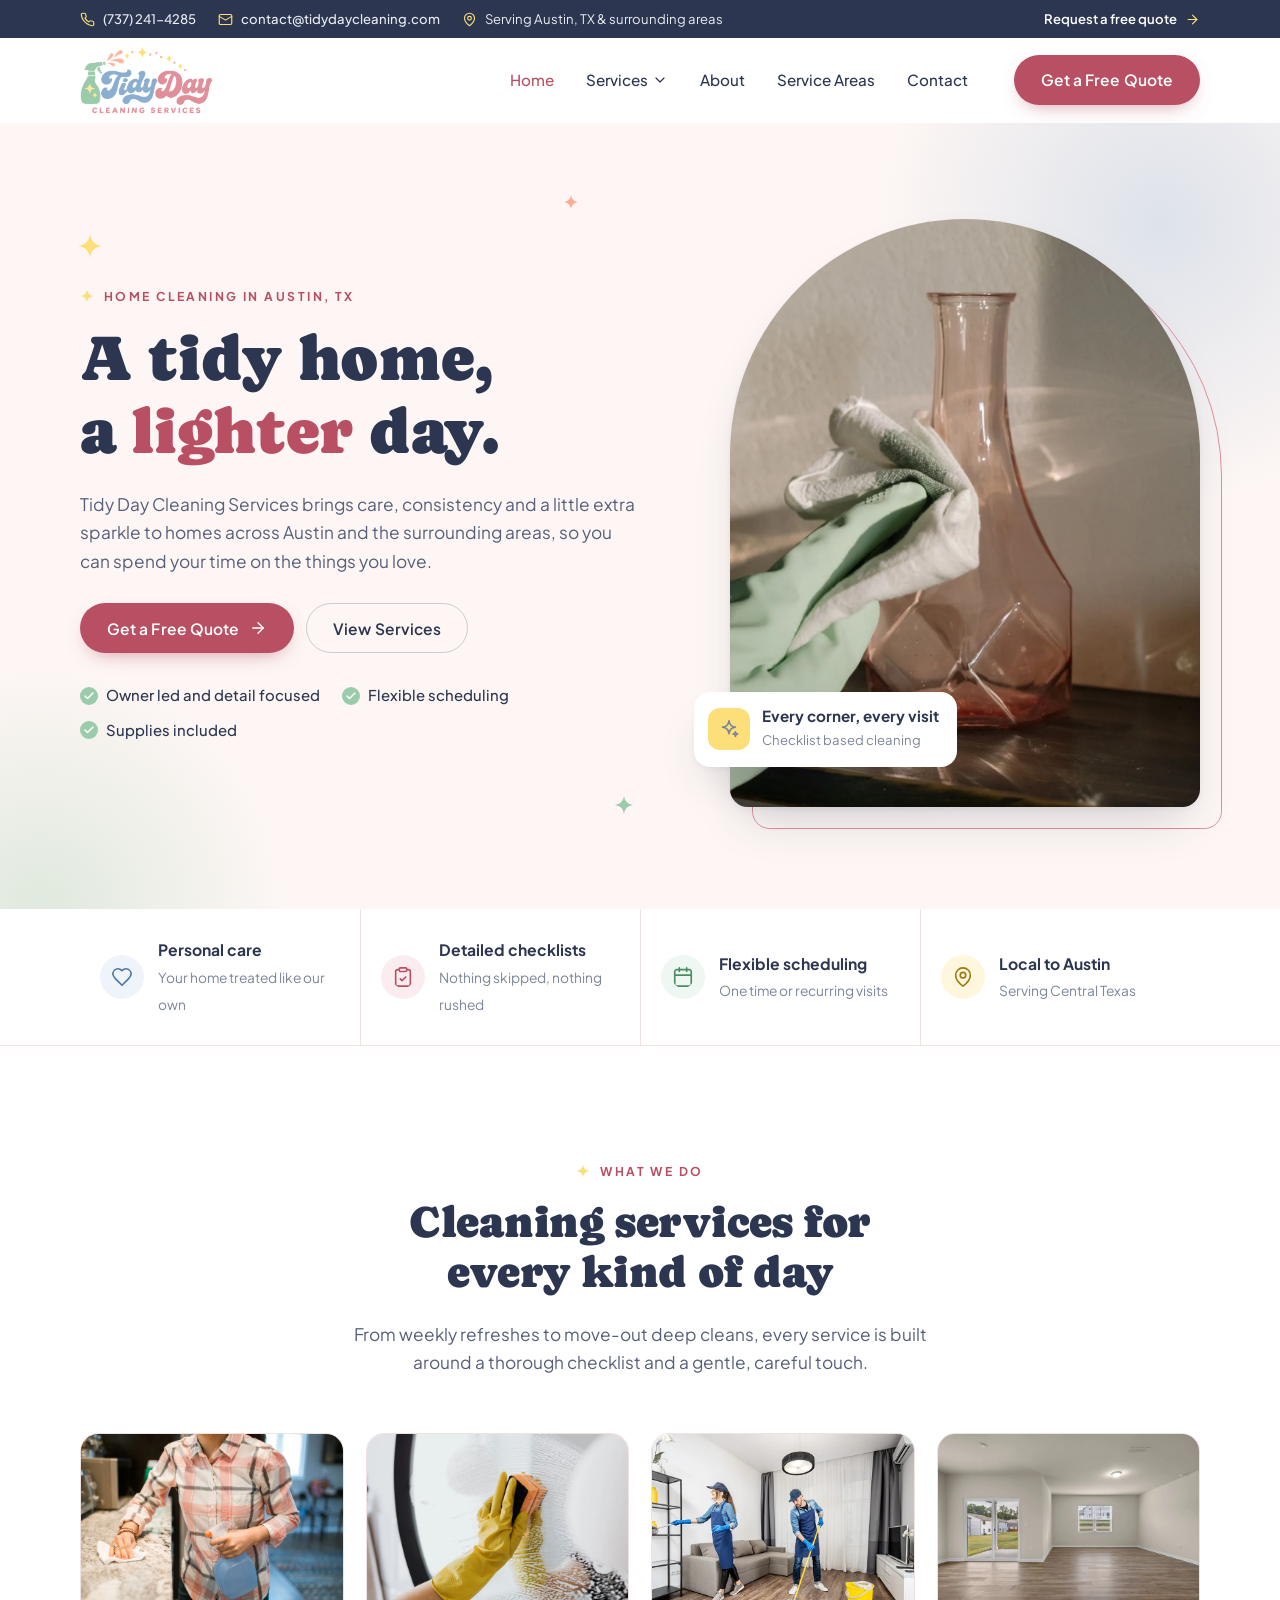
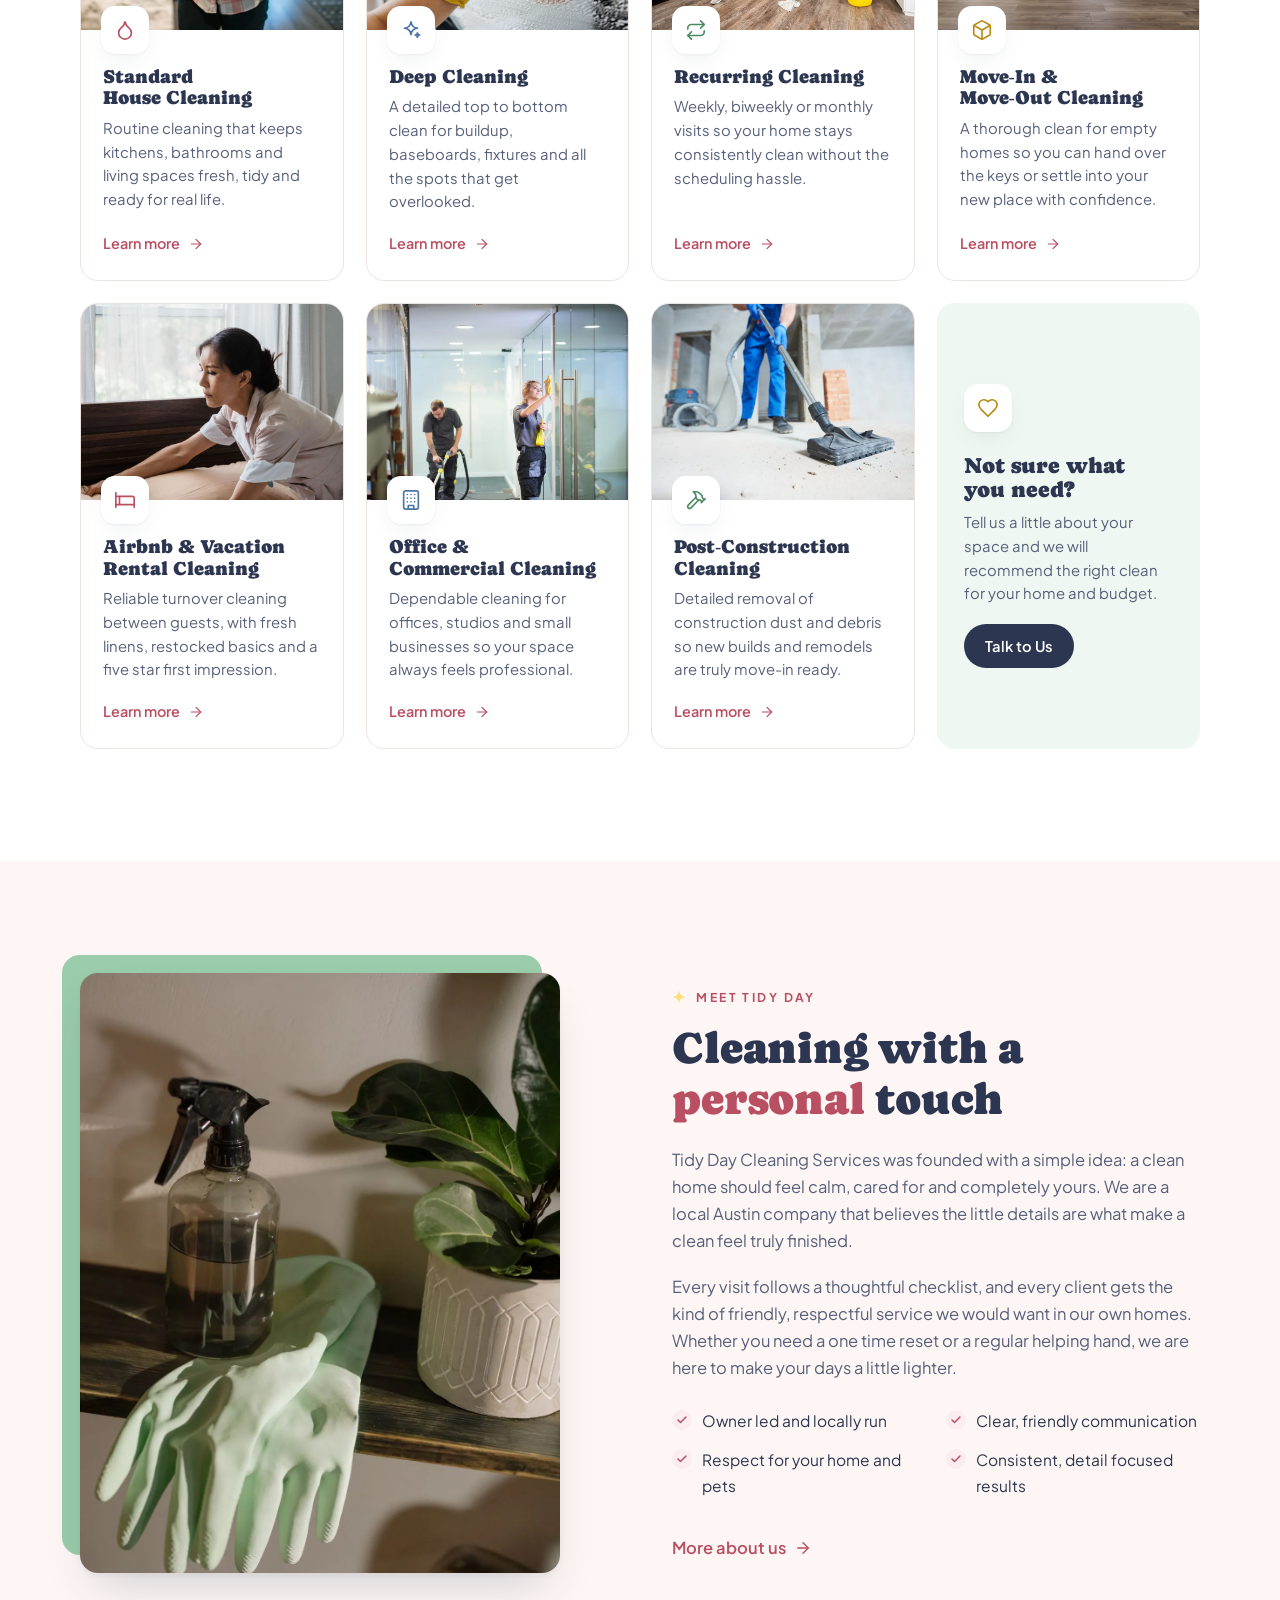
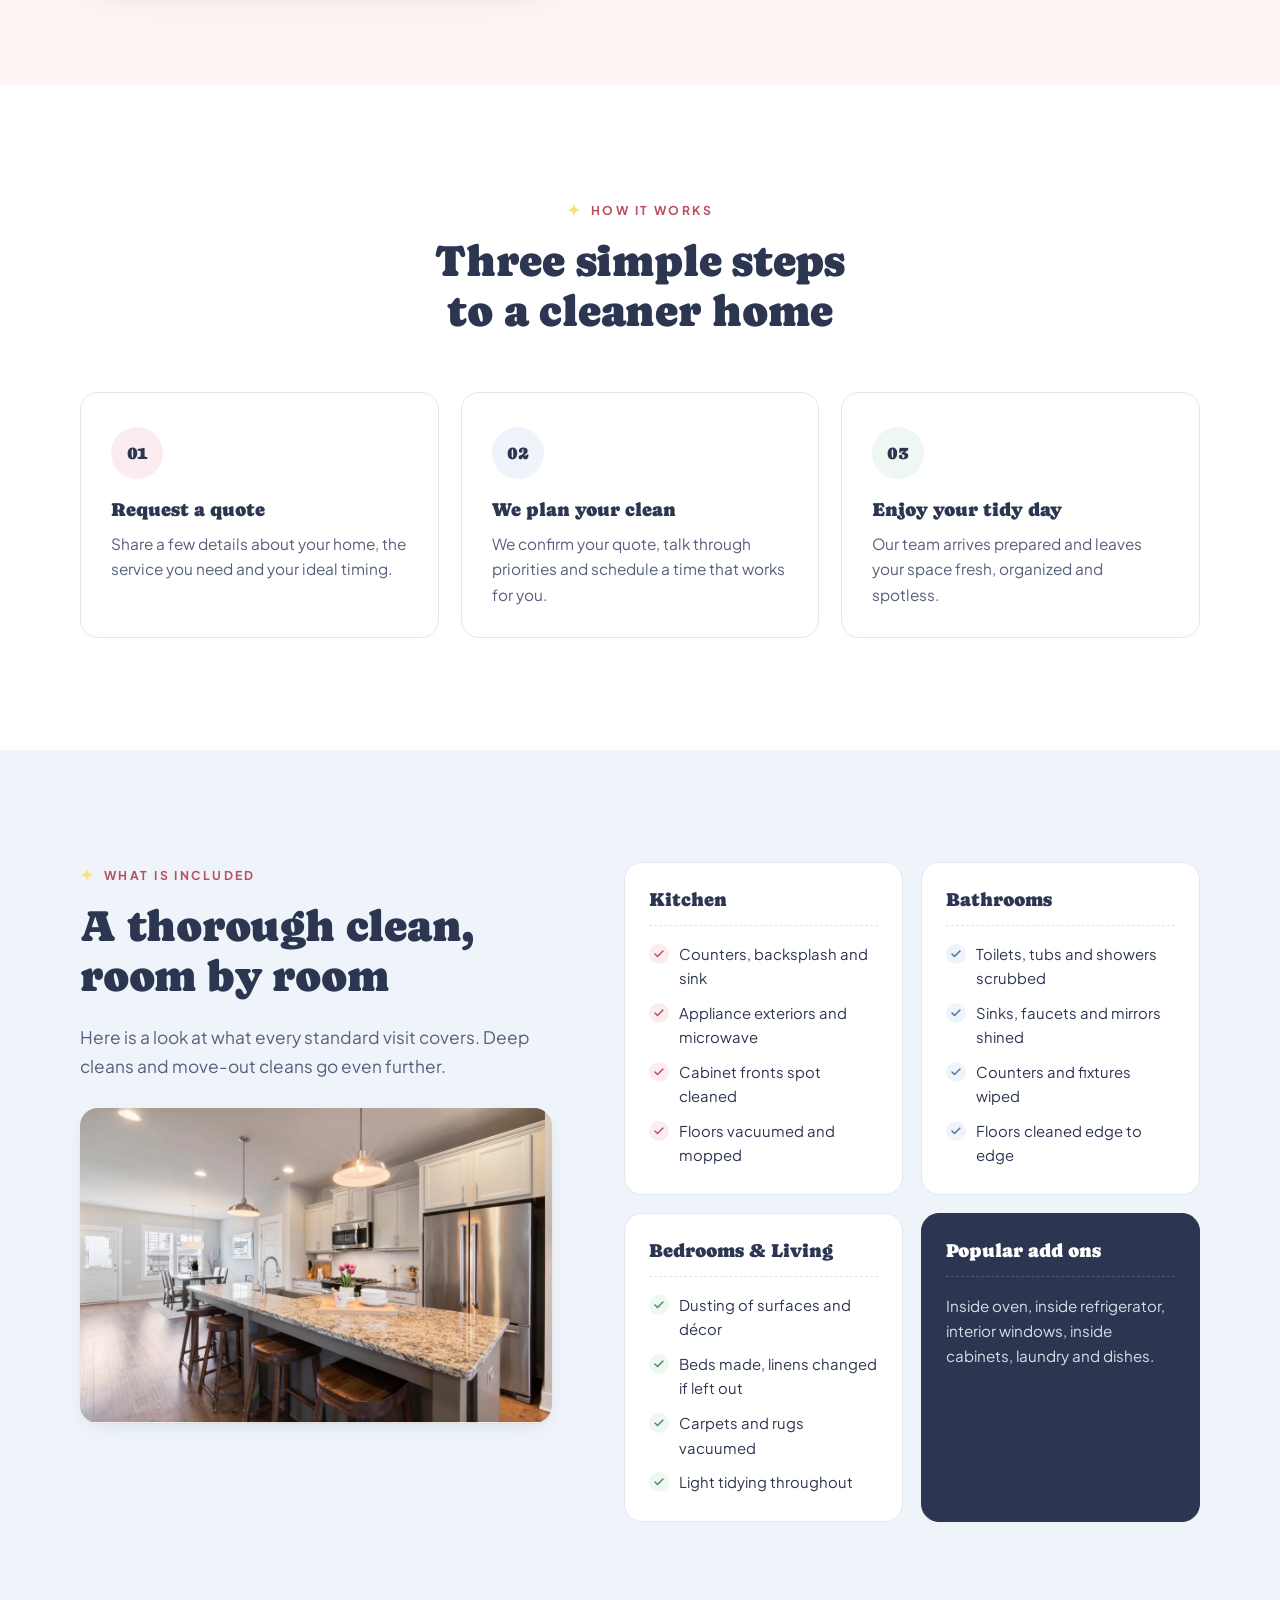
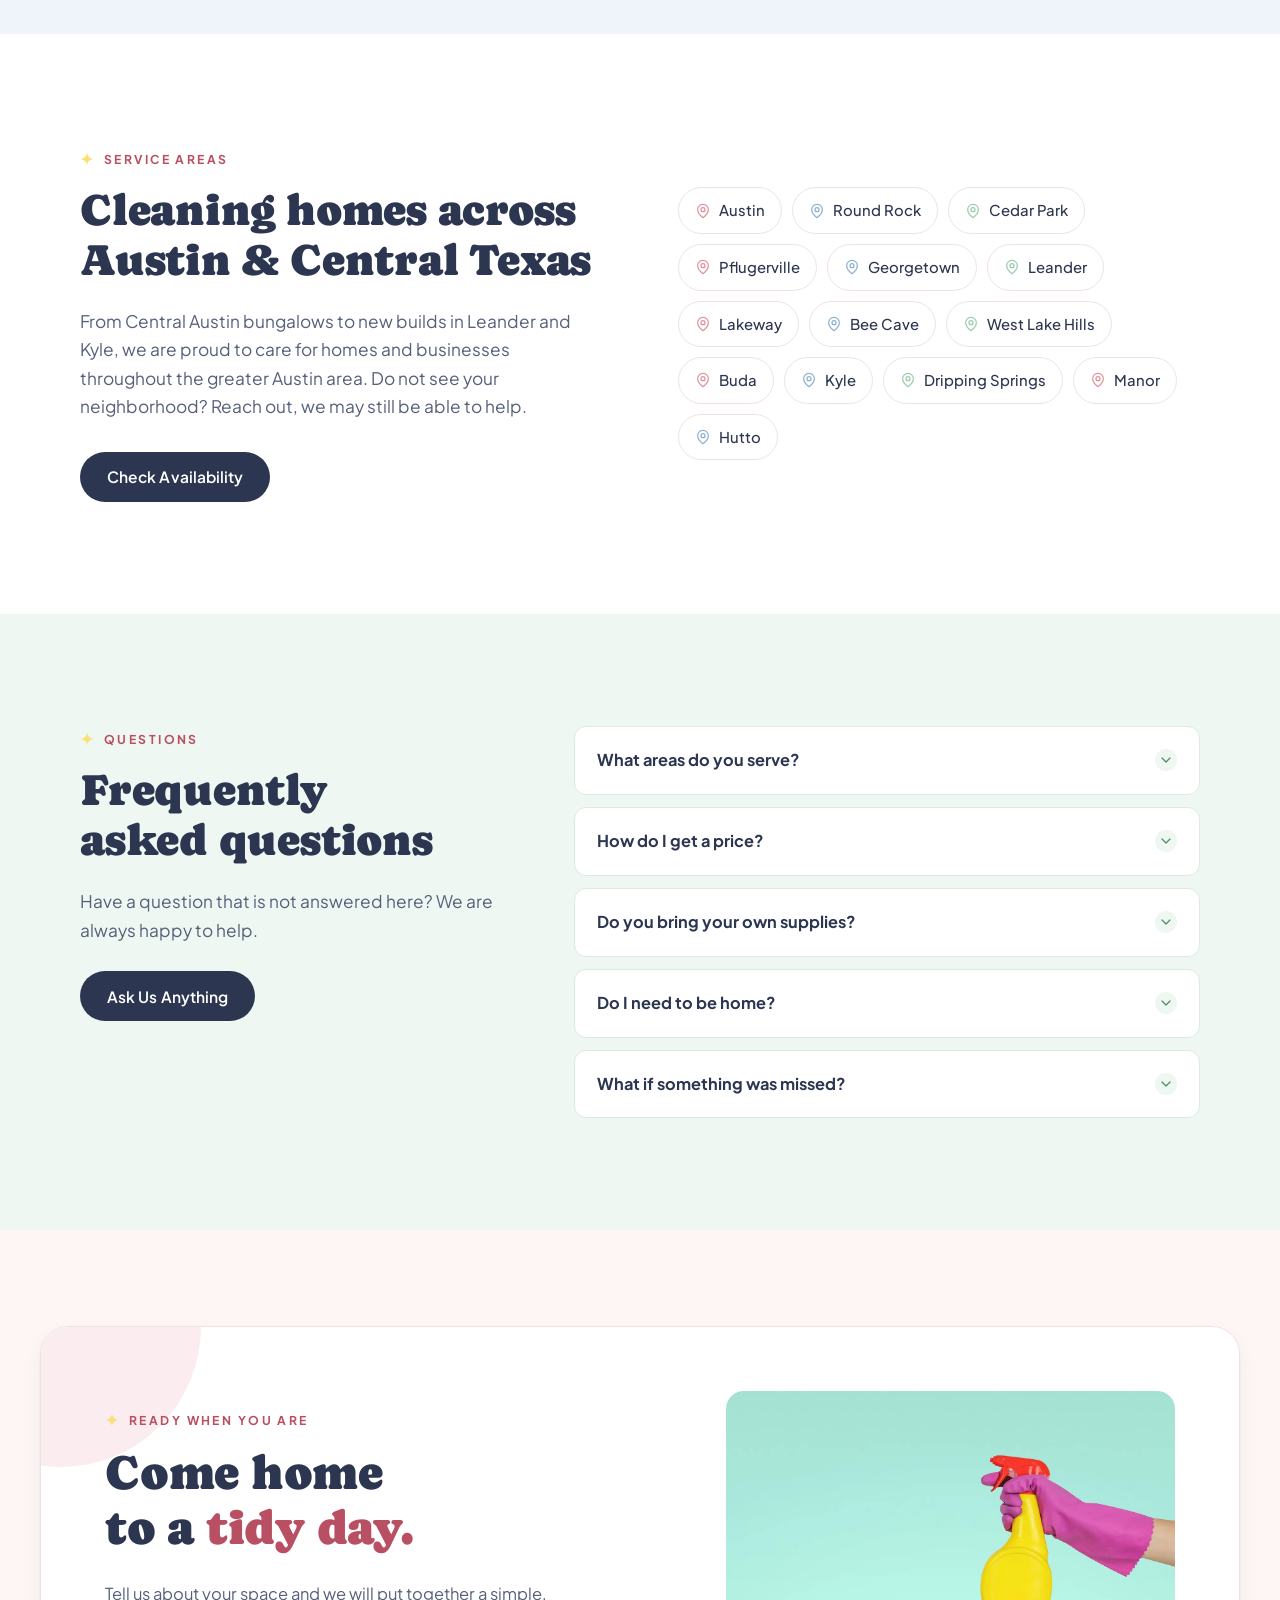
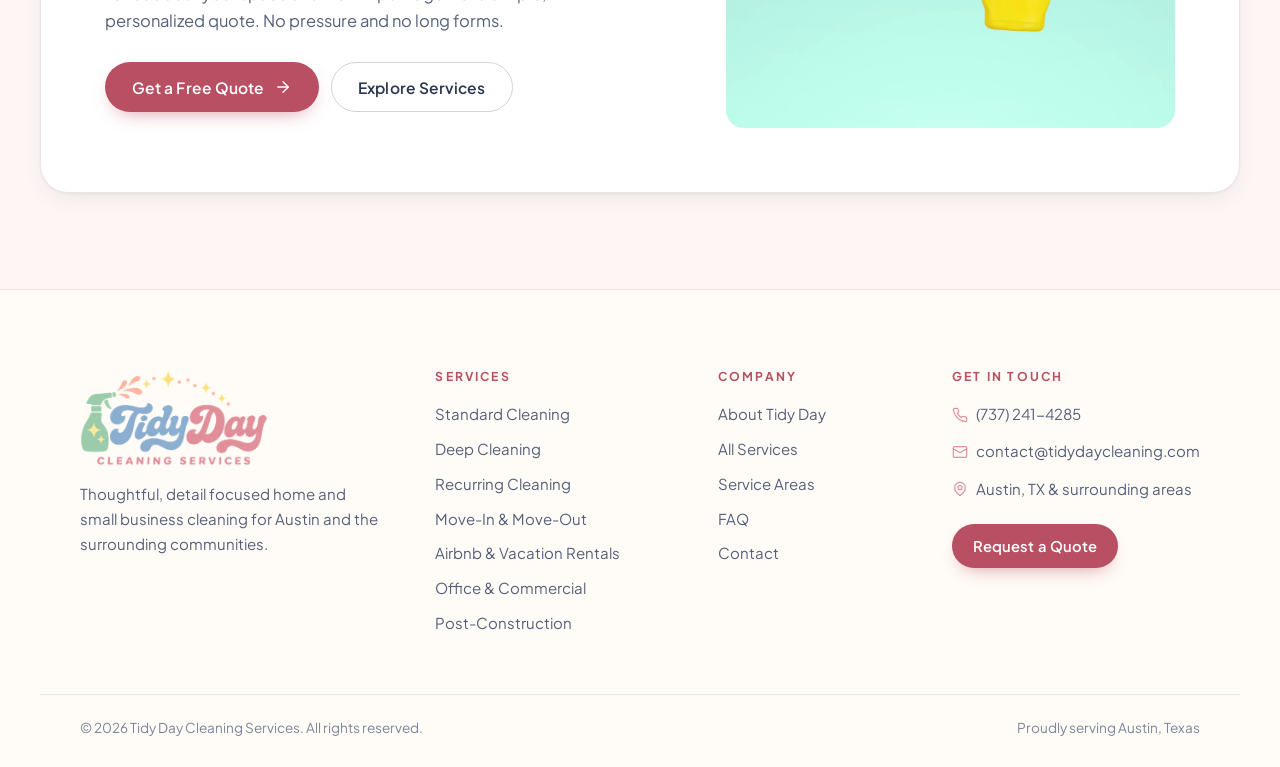
==== commit 0c3e79f7: "Add Tidy Day contact email and phone, remove owner name Co-Authored-By: Claude Opus 5.5 <noreply@ant" ====
--- a/index.html
+++ b/index.html
@@ -36,12 +36,12 @@
 <link rel="preconnect" href="https://fonts.gstatic.com" crossorigin>
 <link href="https://fonts.googleapis.com/css2?family=Caprasimo&family=Plus+Jakarta+Sans:wght@400;500;600;700&display=swap" rel="stylesheet">
 <link rel="preload" as="image" href="assets/img/home-hero.webp" fetchpriority="high">
-<link rel="stylesheet" href="css/styles.css?v=4">
-<script type="application/ld+json">[{"@context": "https://schema.org", "@type": "HomeAndConstructionBusiness", "@id": "https://www.tidydaycleaning.com/#business", "name": "Tidy Day Cleaning Services", "description": "Home and small business cleaning in Austin, TX and surrounding areas: standard, deep, recurring, move-in and move-out, Airbnb, office and post-construction cleaning.", "url": "https://www.tidydaycleaning.com/", "logo": "https://www.tidydaycleaning.com/assets/logo.png", "image": "https://www.tidydaycleaning.com/assets/og-tidyday-logo.jpg", "email": "hello@tidydaycleaning.com", "founder": {"@type": "Person", "name": "Kirsten Thouvenot"}, "address": {"@type": "PostalAddress", "addressLocality": "Austin", "addressRegion": "TX", "addressCountry": "US"}, "areaServed": [{"@type": "City", "name": "Austin, TX"}, {"@type": "City", "name": "Round Rock, TX"}, {"@type": "City", "name": "Cedar Park, TX"}, {"@type": "City", "name": "Pflugerville, TX"}, {"@type": "City", "name": "Georgetown, TX"}, {"@type": "City", "name": "Leander, TX"}, {"@type": "City", "name": "Lakeway, TX"}, {"@type": "City", "name": "Bee Cave, TX"}, {"@type": "City", "name": "West Lake Hills, TX"}, {"@type": "City", "name": "Buda, TX"}, {"@type": "City", "name": "Kyle, TX"}, {"@type": "City", "name": "Dripping Springs, TX"}, {"@type": "City", "name": "Manor, TX"}, {"@type": "City", "name": "Hutto, TX"}], "priceRange": "$$", "hasOfferCatalog": {"@type": "OfferCatalog", "name": "Cleaning Services", "itemListElement": [{"@type": "Offer", "itemOffered": {"@type": "Service", "name": "Standard House Cleaning", "url": "https://www.tidydaycleaning.com/services/standard-cleaning/"}}, {"@type": "Offer", "itemOffered": {"@type": "Service", "name": "Deep Cleaning", "url": "https://www.tidydaycleaning.com/services/deep-cleaning/"}}, {"@type": "Offer", "itemOffered": {"@type": "Service", "name": "Recurring Cleaning", "url": "https://www.tidydaycleaning.com/services/recurring-cleaning/"}}, {"@type": "Offer", "itemOffered": {"@type": "Service", "name": "Move-In & Move-Out Cleaning", "url": "https://www.tidydaycleaning.com/services/move-in-move-out-cleaning/"}}, {"@type": "Offer", "itemOffered": {"@type": "Service", "name": "Airbnb & Vacation Rental Cleaning", "url": "https://www.tidydaycleaning.com/services/airbnb-vacation-rental-cleaning/"}}, {"@type": "Offer", "itemOffered": {"@type": "Service", "name": "Office & Commercial Cleaning", "url": "https://www.tidydaycleaning.com/services/office-commercial-cleaning/"}}, {"@type": "Offer", "itemOffered": {"@type": "Service", "name": "Post-Construction Cleaning", "url": "https://www.tidydaycleaning.com/services/post-construction-cleaning/"}}]}}, {"@context": "https://schema.org", "@type": "FAQPage", "mainEntity": [{"@type": "Question", "name": "What areas do you serve?", "acceptedAnswer": {"@type": "Answer", "text": "We serve Austin, TX and the surrounding communities, including Round Rock, Cedar Park, Pflugerville, Georgetown, Leander, Lakeway, Bee Cave, Buda, Kyle and nearby areas. If you are close by, just ask."}}, {"@type": "Question", "name": "How do I get a price?", "acceptedAnswer": {"@type": "Answer", "text": "Send us a quick message through the quote form with your home size, the service you are interested in and your preferred timing. We will follow up with a personalized quote."}}, {"@type": "Question", "name": "Do you bring your own supplies?", "acceptedAnswer": {"@type": "Answer", "text": "Yes. We arrive with our own supplies and equipment. If you prefer specific or fragrance free products, just let us know and we are happy to use them."}}, {"@type": "Question", "name": "Do I need to be home?", "acceptedAnswer": {"@type": "Answer", "text": "Not at all. Many clients provide access and come home to a finished clean. Whatever feels most comfortable to you works for us."}}, {"@type": "Question", "name": "What if something was missed?", "acceptedAnswer": {"@type": "Answer", "text": "Your happiness matters to us. If anything is not quite right, reach out and we will make it right."}}]}]</script>
+<link rel="stylesheet" href="css/styles.css?v=6">
+<script type="application/ld+json">[{"@context": "https://schema.org", "@type": "HomeAndConstructionBusiness", "@id": "https://www.tidydaycleaning.com/#business", "name": "Tidy Day Cleaning Services", "description": "Home and small business cleaning in Austin, TX and surrounding areas: standard, deep, recurring, move-in and move-out, Airbnb, office and post-construction cleaning.", "url": "https://www.tidydaycleaning.com/", "logo": "https://www.tidydaycleaning.com/assets/logo.png", "image": "https://www.tidydaycleaning.com/assets/og-tidyday-logo.jpg", "email": "contact@tidydaycleaning.com", "telephone": "(737) 241-4285", "address": {"@type": "PostalAddress", "addressLocality": "Austin", "addressRegion": "TX", "addressCountry": "US"}, "areaServed": [{"@type": "City", "name": "Austin, TX"}, {"@type": "City", "name": "Round Rock, TX"}, {"@type": "City", "name": "Cedar Park, TX"}, {"@type": "City", "name": "Pflugerville, TX"}, {"@type": "City", "name": "Georgetown, TX"}, {"@type": "City", "name": "Leander, TX"}, {"@type": "City", "name": "Lakeway, TX"}, {"@type": "City", "name": "Bee Cave, TX"}, {"@type": "City", "name": "West Lake Hills, TX"}, {"@type": "City", "name": "Buda, TX"}, {"@type": "City", "name": "Kyle, TX"}, {"@type": "City", "name": "Dripping Springs, TX"}, {"@type": "City", "name": "Manor, TX"}, {"@type": "City", "name": "Hutto, TX"}], "priceRange": "$$", "hasOfferCatalog": {"@type": "OfferCatalog", "name": "Cleaning Services", "itemListElement": [{"@type": "Offer", "itemOffered": {"@type": "Service", "name": "Standard House Cleaning", "url": "https://www.tidydaycleaning.com/services/standard-cleaning/"}}, {"@type": "Offer", "itemOffered": {"@type": "Service", "name": "Deep Cleaning", "url": "https://www.tidydaycleaning.com/services/deep-cleaning/"}}, {"@type": "Offer", "itemOffered": {"@type": "Service", "name": "Recurring Cleaning", "url": "https://www.tidydaycleaning.com/services/recurring-cleaning/"}}, {"@type": "Offer", "itemOffered": {"@type": "Service", "name": "Move-In & Move-Out Cleaning", "url": "https://www.tidydaycleaning.com/services/move-in-move-out-cleaning/"}}, {"@type": "Offer", "itemOffered": {"@type": "Service", "name": "Airbnb & Vacation Rental Cleaning", "url": "https://www.tidydaycleaning.com/services/airbnb-vacation-rental-cleaning/"}}, {"@type": "Offer", "itemOffered": {"@type": "Service", "name": "Office & Commercial Cleaning", "url": "https://www.tidydaycleaning.com/services/office-commercial-cleaning/"}}, {"@type": "Offer", "itemOffered": {"@type": "Service", "name": "Post-Construction Cleaning", "url": "https://www.tidydaycleaning.com/services/post-construction-cleaning/"}}]}}, {"@context": "https://schema.org", "@type": "FAQPage", "mainEntity": [{"@type": "Question", "name": "What areas do you serve?", "acceptedAnswer": {"@type": "Answer", "text": "We serve Austin, TX and the surrounding communities, including Round Rock, Cedar Park, Pflugerville, Georgetown, Leander, Lakeway, Bee Cave, Buda, Kyle and nearby areas. If you are close by, just ask."}}, {"@type": "Question", "name": "How do I get a price?", "acceptedAnswer": {"@type": "Answer", "text": "Send us a quick message through the quote form with your home size, the service you are interested in and your preferred timing. We will follow up with a personalized quote."}}, {"@type": "Question", "name": "Do you bring your own supplies?", "acceptedAnswer": {"@type": "Answer", "text": "Yes. We arrive with our own supplies and equipment. If you prefer specific or fragrance free products, just let us know and we are happy to use them."}}, {"@type": "Question", "name": "Do I need to be home?", "acceptedAnswer": {"@type": "Answer", "text": "Not at all. Many clients provide access and come home to a finished clean. Whatever feels most comfortable to you works for us."}}, {"@type": "Question", "name": "What if something was missed?", "acceptedAnswer": {"@type": "Answer", "text": "Your happiness matters to us. If anything is not quite right, reach out and we will make it right."}}]}]</script>
 </head>
 <body>
 <a class="skip" href="#main">Skip to content</a>
-<div class="topbar"><div class="wrap topbar-in"><span><svg class="ic" viewBox="0 0 24 24" fill="none" stroke="currentColor" stroke-width="1.8" stroke-linecap="round" stroke-linejoin="round" aria-hidden="true"><path d="M20 10c0 6-8 12-8 12s-8-6-8-12a8 8 0 0 1 16 0Z"/><circle cx="12" cy="10" r="3"/></svg> Serving Austin, TX &amp; surrounding areas</span><a href="contact/">Request a free quote <svg class="ic" viewBox="0 0 24 24" fill="none" stroke="currentColor" stroke-width="1.8" stroke-linecap="round" stroke-linejoin="round" aria-hidden="true"><path d="M5 12h14"/><path d="m12 5 7 7-7 7"/></svg></a></div></div>
+<div class="topbar"><div class="wrap topbar-in"><div class="tb-left"><a class="tb-link" href="tel:+17372414285"><svg class="ic" viewBox="0 0 24 24" fill="none" stroke="currentColor" stroke-width="1.8" stroke-linecap="round" stroke-linejoin="round" aria-hidden="true"><path d="M22 16.9v3a2 2 0 0 1-2.2 2 19.8 19.8 0 0 1-8.6-3.1 19.5 19.5 0 0 1-6-6A19.8 19.8 0 0 1 2.1 4.2 2 2 0 0 1 4.1 2h3a2 2 0 0 1 2 1.7c.1.9.4 1.8.7 2.7a2 2 0 0 1-.5 2.1L8 9.8a16 16 0 0 0 6 6l1.3-1.3a2 2 0 0 1 2.1-.4c.9.3 1.8.6 2.7.7a2 2 0 0 1 1.7 2Z"/></svg> (737) 241-4285</a><a class="tb-link tb-mail" href="mailto:contact@tidydaycleaning.com"><svg class="ic" viewBox="0 0 24 24" fill="none" stroke="currentColor" stroke-width="1.8" stroke-linecap="round" stroke-linejoin="round" aria-hidden="true"><rect x="2" y="4" width="20" height="16" rx="2"/><path d="m22 7-10 6L2 7"/></svg> contact@tidydaycleaning.com</a><span class="tb-area"><svg class="ic" viewBox="0 0 24 24" fill="none" stroke="currentColor" stroke-width="1.8" stroke-linecap="round" stroke-linejoin="round" aria-hidden="true"><path d="M20 10c0 6-8 12-8 12s-8-6-8-12a8 8 0 0 1 16 0Z"/><circle cx="12" cy="10" r="3"/></svg> Serving Austin, TX &amp; surrounding areas</span></div><a href="contact/">Request a free quote <svg class="ic" viewBox="0 0 24 24" fill="none" stroke="currentColor" stroke-width="1.8" stroke-linecap="round" stroke-linejoin="round" aria-hidden="true"><path d="M5 12h14"/><path d="m12 5 7 7-7 7"/></svg></a></div></div>
 <header class="site-header" id="top">
   <div class="wrap nav">
     <a class="brand" href="" aria-label="Tidy Day Cleaning Services home"><img src="assets/logo-sm.webp" alt="Tidy Day Cleaning Services" width="440" height="225"></a>
@@ -66,6 +66,7 @@
     <a href="#areas">Service Areas</a>
     <a href="contact/">Contact</a>
     <a class="btn btn-rose" href="contact/">Get a Free Quote</a>
+    <a class="btn btn-ghost" href="tel:+17372414285"><svg class="ic" viewBox="0 0 24 24" fill="none" stroke="currentColor" stroke-width="1.8" stroke-linecap="round" stroke-linejoin="round" aria-hidden="true"><path d="M22 16.9v3a2 2 0 0 1-2.2 2 19.8 19.8 0 0 1-8.6-3.1 19.5 19.5 0 0 1-6-6A19.8 19.8 0 0 1 2.1 4.2 2 2 0 0 1 4.1 2h3a2 2 0 0 1 2 1.7c.1.9.4 1.8.7 2.7a2 2 0 0 1-.5 2.1L8 9.8a16 16 0 0 0 6 6l1.3-1.3a2 2 0 0 1 2.1-.4c.9.3 1.8.6 2.7.7a2 2 0 0 1 1.7 2Z"/></svg> Call (737) 241-4285</a>
   </div>
 </header>
 <main id="main">
@@ -132,12 +133,12 @@
 <section class="section tint-blush about-split" id="about">
   <div class="wrap split">
     <div class="split-media">
-      <div class="frame frame-mint"><img class="" src="assets/img/about-kirsten.webp" alt="Mint green cleaning gloves and a spray bottle resting beside a potted plant" width="800" height="1067" loading="lazy" decoding="async"></div>
+      <div class="frame frame-mint"><img class="" src="assets/img/about-gloves.webp" alt="Mint green cleaning gloves and a spray bottle resting beside a potted plant" width="800" height="1067" loading="lazy" decoding="async"></div>
     </div>
     <div class="split-copy">
       <p class="eyebrow"><svg class="spark" viewBox="0 0 24 24" aria-hidden="true"><path d="M12 1c.9 6.6 4.4 10.1 11 11-6.6.9-10.1 4.4-11 11-.9-6.6-4.4-10.1-11-11 6.6-.9 10.1-4.4 11-11Z"/></svg><span>Meet Tidy Day</span></p>
       <h2>Cleaning with a <em>personal</em> touch</h2>
-      <p>Tidy Day Cleaning Services was founded by Kirsten Thouvenot with a simple idea: a clean home should feel calm, cared for and completely yours. We are a local Austin company that believes the little details are what make a clean feel truly finished.</p>
+      <p>Tidy Day Cleaning Services was founded with a simple idea: a clean home should feel calm, cared for and completely yours. We are a local Austin company that believes the little details are what make a clean feel truly finished.</p>
       <p>Every visit follows a thoughtful checklist, and every client gets the kind of friendly, respectful service we would want in our own homes. Whether you need a one time reset or a regular helping hand, we are here to make your days a little lighter.</p>
       <ul class="ticks two">
         <li><svg class="ic" viewBox="0 0 24 24" fill="none" stroke="currentColor" stroke-width="1.8" stroke-linecap="round" stroke-linejoin="round" aria-hidden="true"><path d="M20 6 9 17l-5-5"/></svg>Owner led and locally run</li><li><svg class="ic" viewBox="0 0 24 24" fill="none" stroke="currentColor" stroke-width="1.8" stroke-linecap="round" stroke-linejoin="round" aria-hidden="true"><path d="M20 6 9 17l-5-5"/></svg>Clear, friendly communication</li>
@@ -220,12 +221,12 @@
     </div>
     <div><h3>Services</h3><ul><li><a href="services/standard-cleaning/">Standard Cleaning</a></li><li><a href="services/deep-cleaning/">Deep Cleaning</a></li><li><a href="services/recurring-cleaning/">Recurring Cleaning</a></li><li><a href="services/move-in-move-out-cleaning/">Move-In &amp; Move-Out</a></li><li><a href="services/airbnb-vacation-rental-cleaning/">Airbnb &amp; Vacation Rentals</a></li><li><a href="services/office-commercial-cleaning/">Office &amp; Commercial</a></li><li><a href="services/post-construction-cleaning/">Post-Construction</a></li></ul></div>
     <div><h3>Company</h3><ul><li><a href="about/">About Tidy Day</a></li><li><a href="services/">All Services</a></li><li><a href="#areas">Service Areas</a></li><li><a href="#faq">FAQ</a></li><li><a href="contact/">Contact</a></li></ul></div>
-    <div><h3>Get in Touch</h3><ul class="foot-contact"><li><a href="mailto:hello@tidydaycleaning.com"><svg class="ic" viewBox="0 0 24 24" fill="none" stroke="currentColor" stroke-width="1.8" stroke-linecap="round" stroke-linejoin="round" aria-hidden="true"><rect x="2" y="4" width="20" height="16" rx="2"/><path d="m22 7-10 6L2 7"/></svg> hello@tidydaycleaning.com</a></li><li><span><svg class="ic" viewBox="0 0 24 24" fill="none" stroke="currentColor" stroke-width="1.8" stroke-linecap="round" stroke-linejoin="round" aria-hidden="true"><path d="M20 10c0 6-8 12-8 12s-8-6-8-12a8 8 0 0 1 16 0Z"/><circle cx="12" cy="10" r="3"/></svg> Austin, TX &amp; surrounding areas</span></li></ul><a class="btn btn-rose btn-sm" href="contact/">Request a Quote</a></div>
+    <div><h3>Get in Touch</h3><ul class="foot-contact"><li><a href="tel:+17372414285"><svg class="ic" viewBox="0 0 24 24" fill="none" stroke="currentColor" stroke-width="1.8" stroke-linecap="round" stroke-linejoin="round" aria-hidden="true"><path d="M22 16.9v3a2 2 0 0 1-2.2 2 19.8 19.8 0 0 1-8.6-3.1 19.5 19.5 0 0 1-6-6A19.8 19.8 0 0 1 2.1 4.2 2 2 0 0 1 4.1 2h3a2 2 0 0 1 2 1.7c.1.9.4 1.8.7 2.7a2 2 0 0 1-.5 2.1L8 9.8a16 16 0 0 0 6 6l1.3-1.3a2 2 0 0 1 2.1-.4c.9.3 1.8.6 2.7.7a2 2 0 0 1 1.7 2Z"/></svg> (737) 241-4285</a></li><li><a href="mailto:contact@tidydaycleaning.com"><svg class="ic" viewBox="0 0 24 24" fill="none" stroke="currentColor" stroke-width="1.8" stroke-linecap="round" stroke-linejoin="round" aria-hidden="true"><rect x="2" y="4" width="20" height="16" rx="2"/><path d="m22 7-10 6L2 7"/></svg> contact@tidydaycleaning.com</a></li><li><span><svg class="ic" viewBox="0 0 24 24" fill="none" stroke="currentColor" stroke-width="1.8" stroke-linecap="round" stroke-linejoin="round" aria-hidden="true"><path d="M20 10c0 6-8 12-8 12s-8-6-8-12a8 8 0 0 1 16 0Z"/><circle cx="12" cy="10" r="3"/></svg> Austin, TX &amp; surrounding areas</span></li></ul><a class="btn btn-rose btn-sm" href="contact/">Request a Quote</a></div>
   </div>
   <div class="wrap foot-bottom"><p>&copy; <span data-year>2026</span> Tidy Day Cleaning Services. All rights reserved.</p><p>Proudly serving Austin, Texas</p></div>
 </footer>
 <a class="mobile-cta" href="contact/"><svg class="ic" viewBox="0 0 24 24" fill="none" stroke="currentColor" stroke-width="1.8" stroke-linecap="round" stroke-linejoin="round" aria-hidden="true"><path d="M12 3c.6 4.5 2.6 6.5 7 7-4.4.5-6.4 2.5-7 7-.6-4.5-2.6-6.5-7-7 4.4-.5 6.4-2.5 7-7Z"/><path d="M19 15c.2 1.6.9 2.3 2.5 2.5-1.6.2-2.3.9-2.5 2.5-.2-1.6-.9-2.3-2.5-2.5 1.6-.2 2.3-.9 2.5-2.5Z"/></svg> Get a Free Quote</a>
-<script>window.TD_EMAIL="hello@tidydaycleaning.com";</script>
-<script src="js/main.js?v=4" defer></script>
+<script>window.TD_EMAIL="contact@tidydaycleaning.com";</script>
+<script src="js/main.js?v=6" defer></script>
 </body>
 </html>
--- a/css/styles.css
+++ b/css/styles.css
@@ -74,9 +74,12 @@
 /* topbar + header */
 .topbar{background:var(--ink);color:#E9ECF4;font-size:.82rem}
 .topbar-in{display:flex;justify-content:space-between;align-items:center;min-height:38px;gap:16px}
-.topbar span,.topbar a{display:inline-flex;align-items:center;gap:8px}
+.topbar span,.topbar a{display:inline-flex;align-items:center;gap:8px;white-space:nowrap}
 .topbar .ic{width:15px;height:15px;color:var(--sun)}
 .topbar a{color:#fff;font-weight:600}
+.tb-left{display:flex;align-items:center;gap:22px}
+.topbar .tb-link{font-weight:500;color:#E9ECF4}
+.topbar .tb-link:hover{color:var(--sun)}
 .topbar a:hover{color:var(--sun)}
 .site-header{position:sticky;top:0;z-index:100;background:rgba(255,255,255,.92);backdrop-filter:saturate(1.4) blur(12px);-webkit-backdrop-filter:saturate(1.4) blur(12px);border-bottom:1px solid transparent;transition:border-color .2s,box-shadow .2s}
 .site-header.scrolled{border-color:var(--line);box-shadow:0 6px 24px -18px rgba(44,54,80,.35)}
@@ -107,6 +110,7 @@
 .mnav-sub{display:grid;border-bottom:1px solid var(--line);padding-bottom:8px}
 .mnav-sub a{padding:10px 4px 10px 14px;color:var(--ink-2);font-weight:500;border-left:2px solid var(--rose-w)}
 .mnav .btn{display:flex;margin-top:20px;border-bottom:0;color:#fff}
+.mnav .btn-ghost{margin-top:10px;color:var(--ink)}
 
 /* hero */
 .hero{position:relative;background:var(--blush);overflow:hidden;padding:clamp(48px,8vw,96px) 0 clamp(56px,8vw,104px)}
@@ -339,6 +343,7 @@
 
 /* responsive */
 @media (max-width:1180px){
+  .topbar .tb-area{display:none}
   .menu>a,.drop-trigger{padding:10px 10px;font-size:.92rem}
   .svc-grid{grid-template-columns:repeat(3,1fr)}
   .values{grid-template-columns:repeat(2,1fr)}
@@ -365,7 +370,8 @@
 @media (max-width:760px){
   body{font-size:16px}
   .topbar-in{justify-content:center}
-  .topbar a{display:none}
+  .topbar .topbar-in>a,.topbar .tb-mail,.topbar .tb-area{display:none}
+  .topbar .tb-link .ic{color:var(--sun)}
   .svc-grid{grid-template-columns:1fr 1fr;gap:14px}
   .svc-body{padding:26px 16px 18px}
   .svc-body p{display:none}
